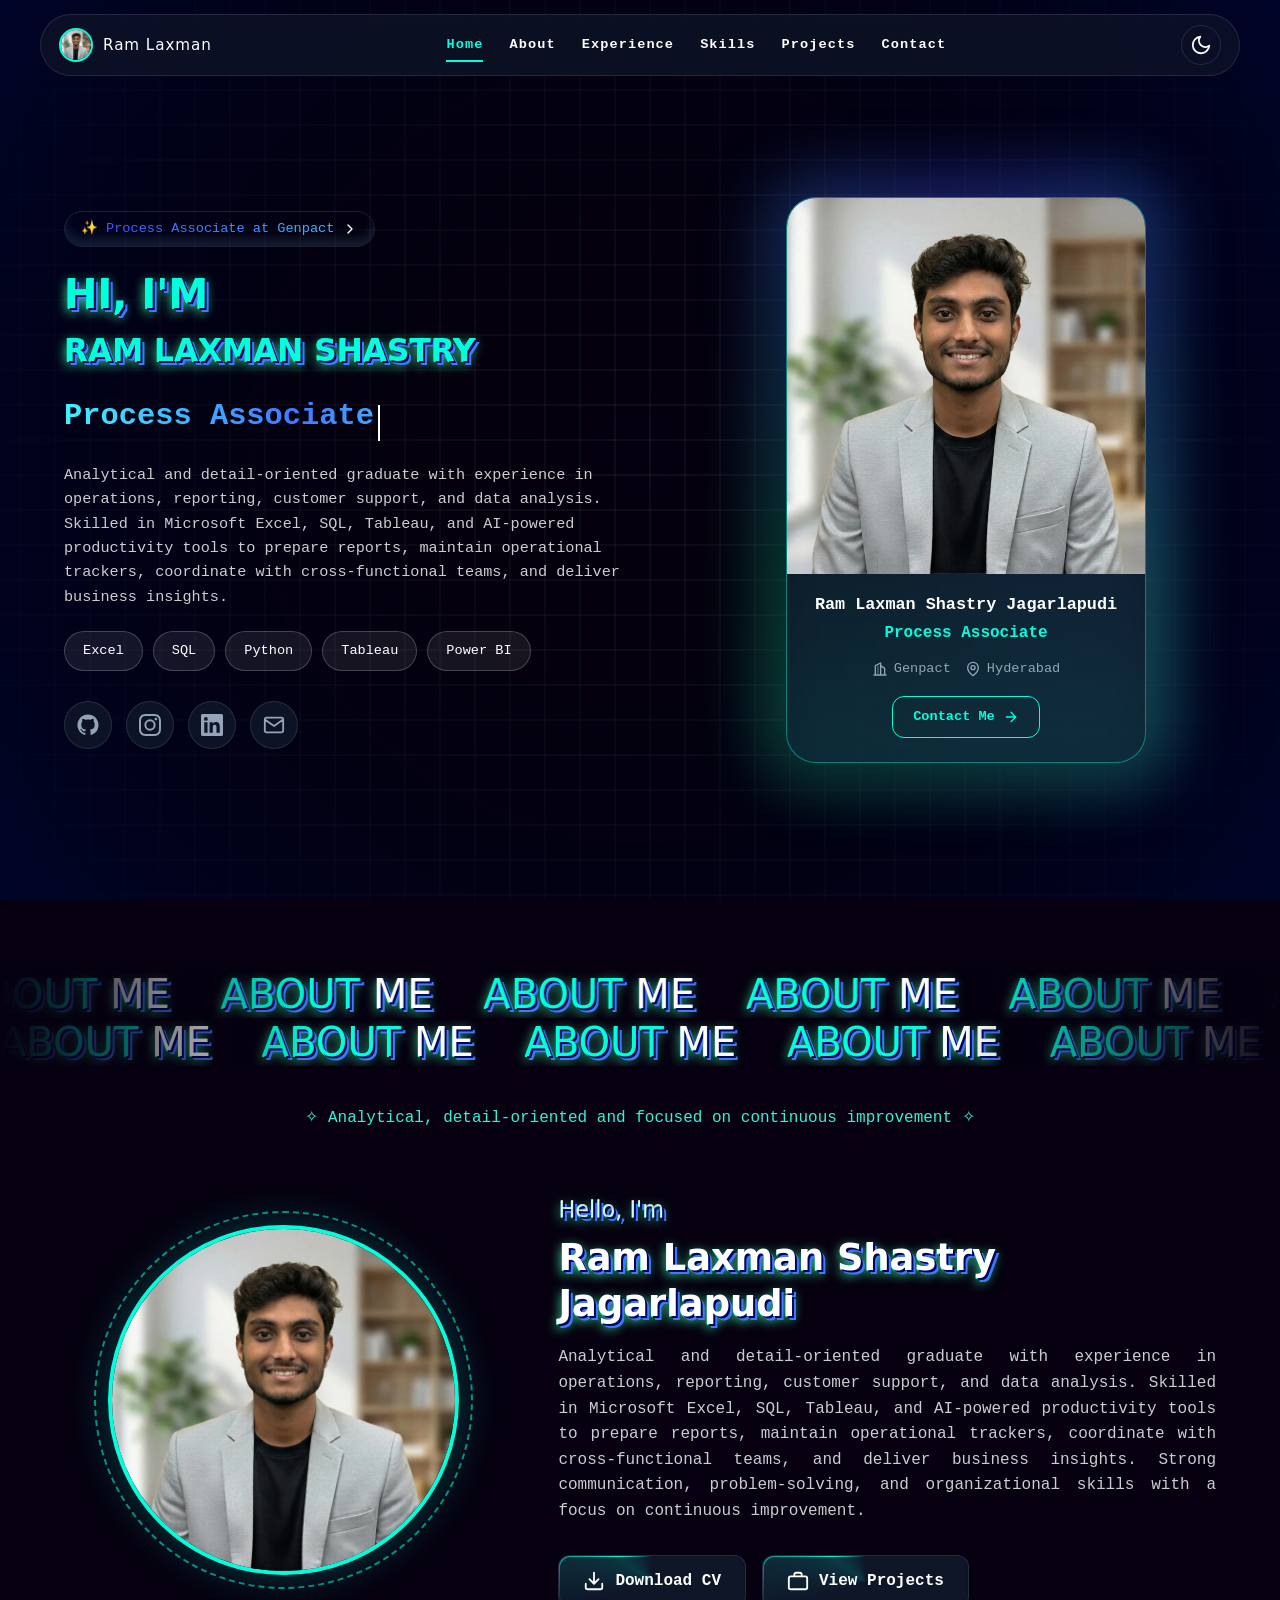
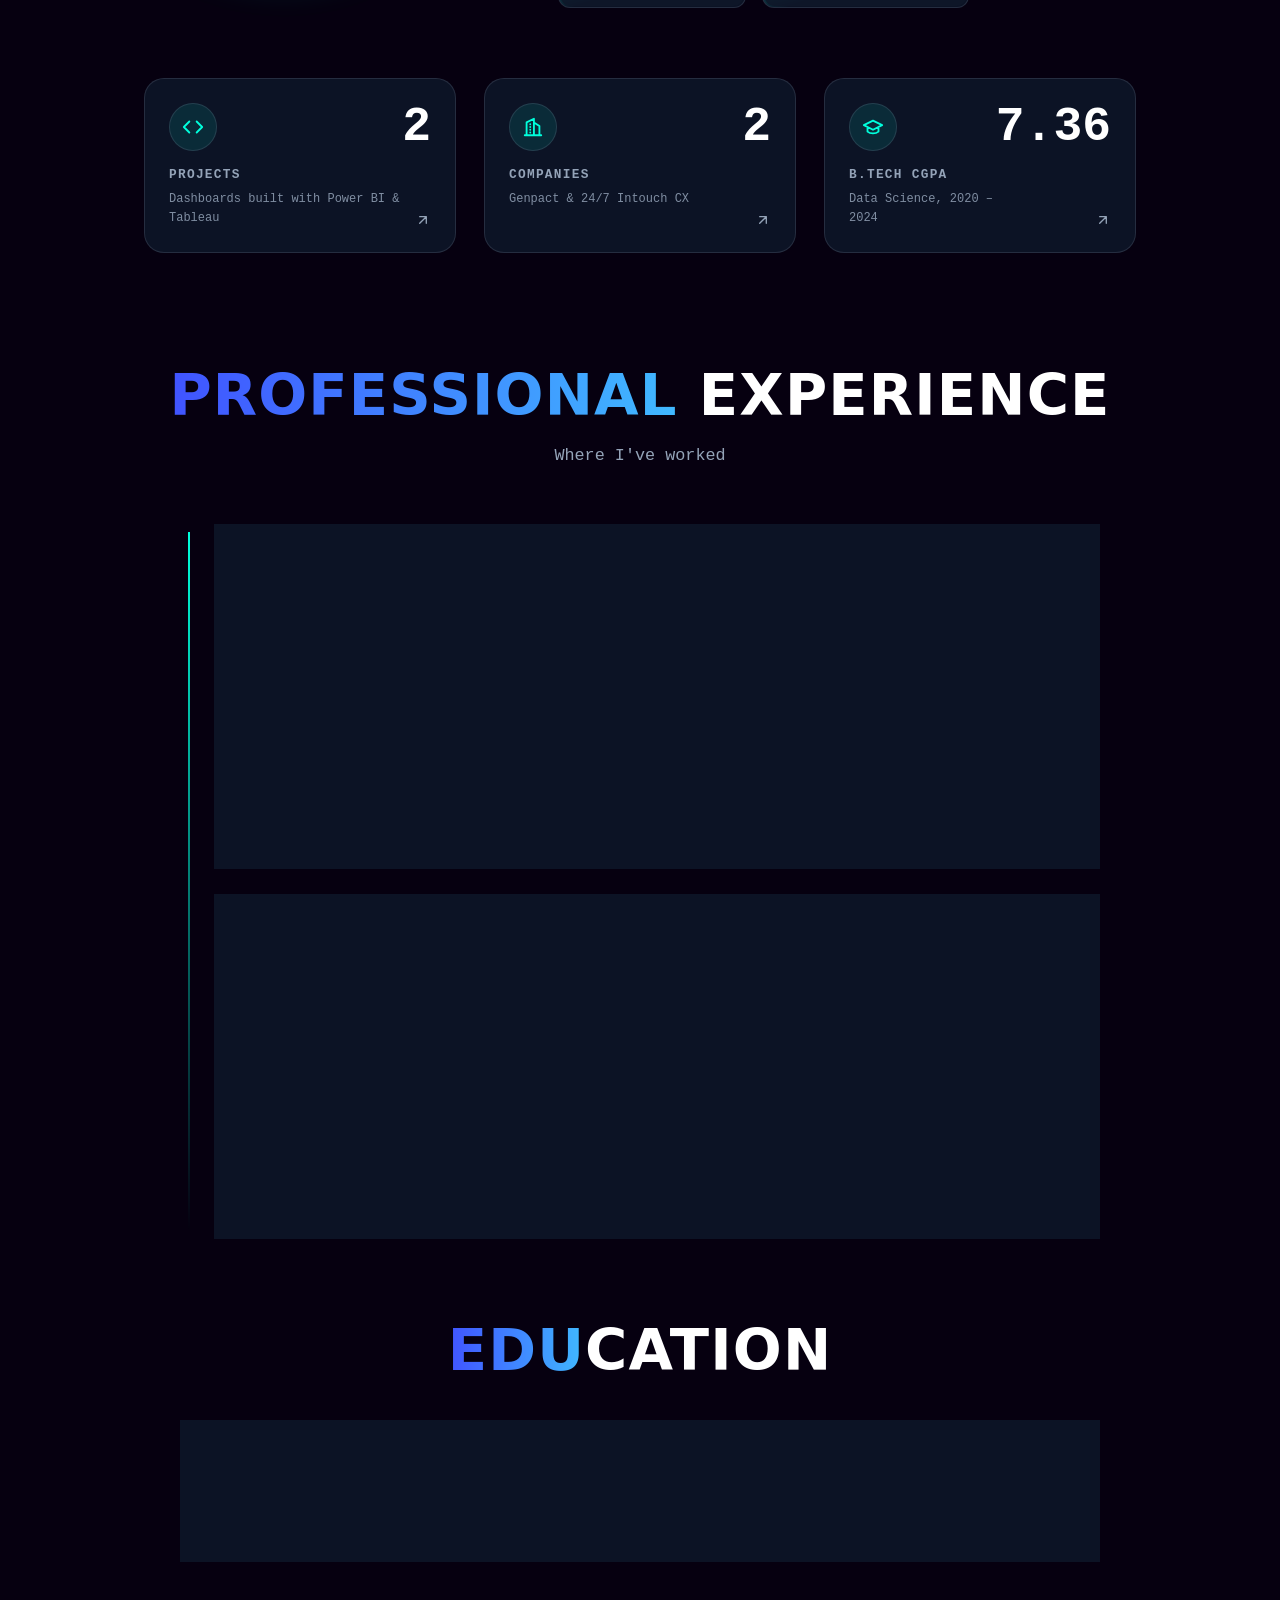
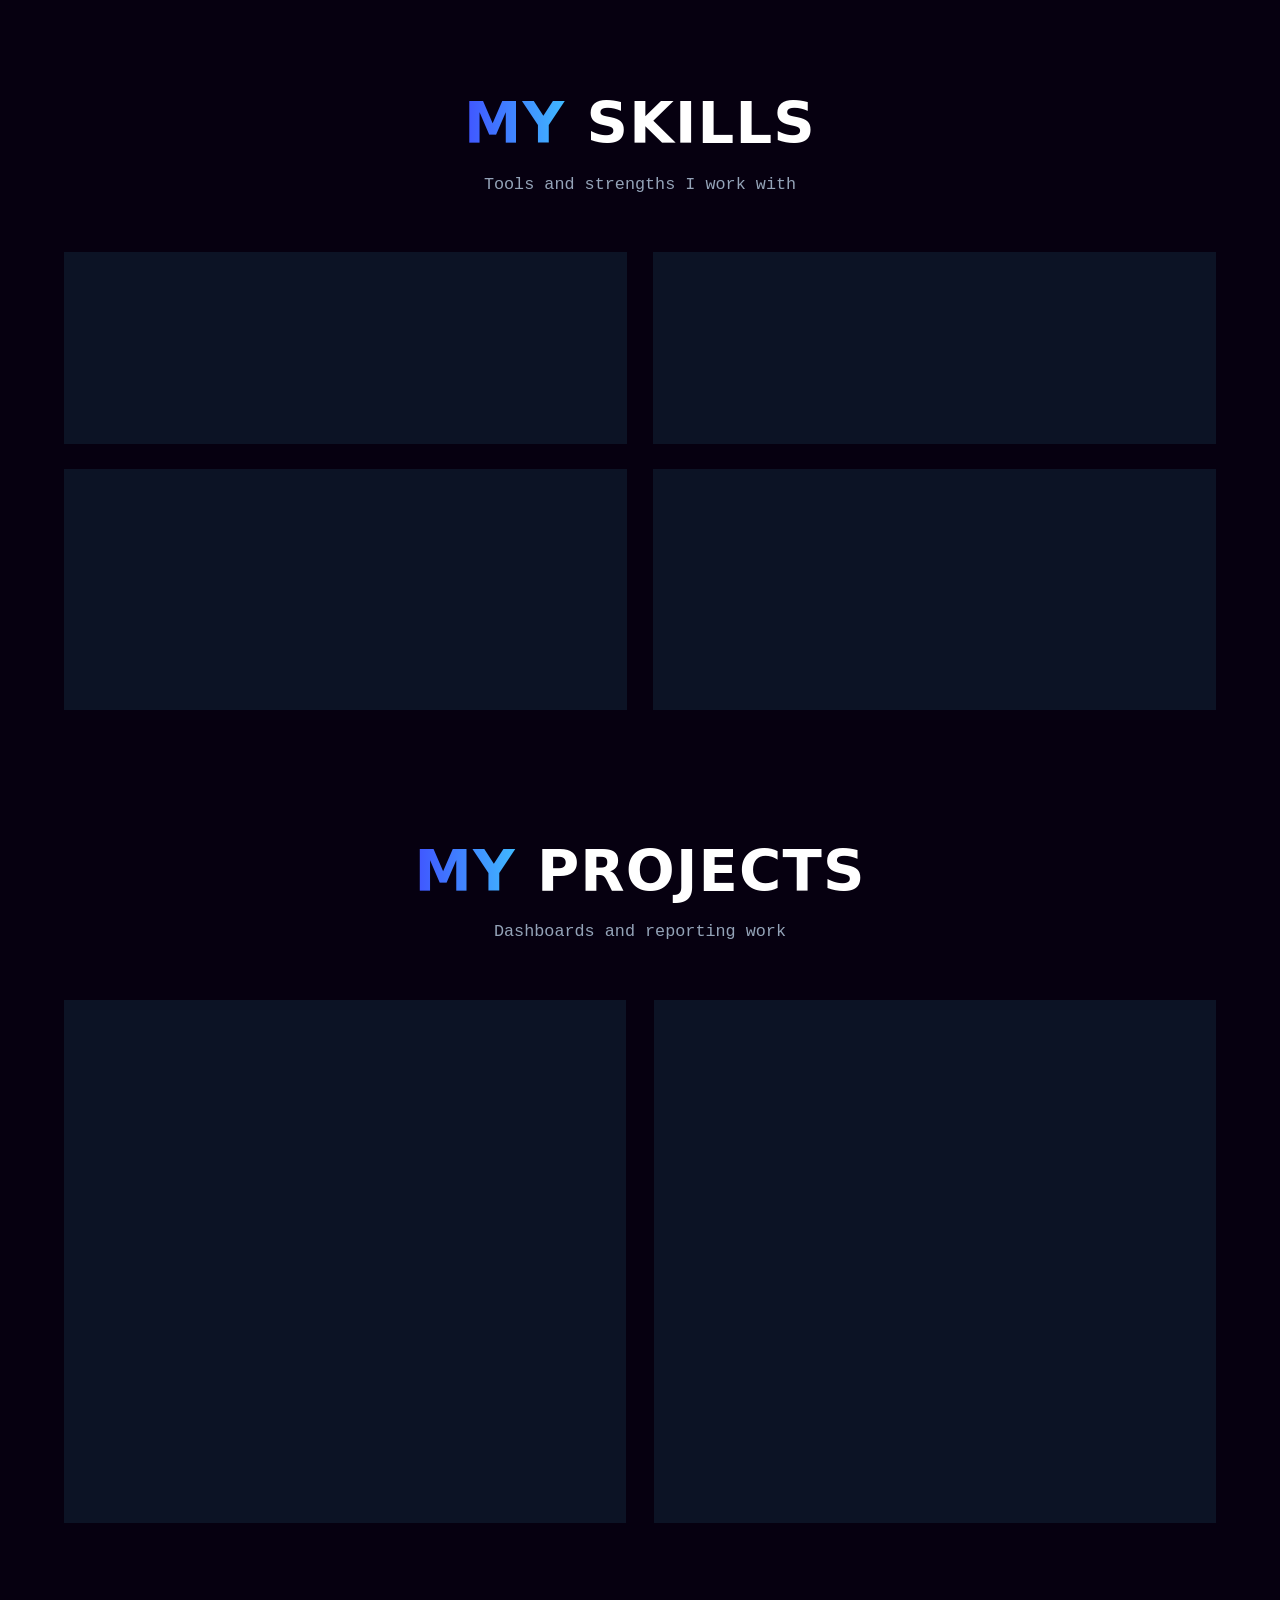
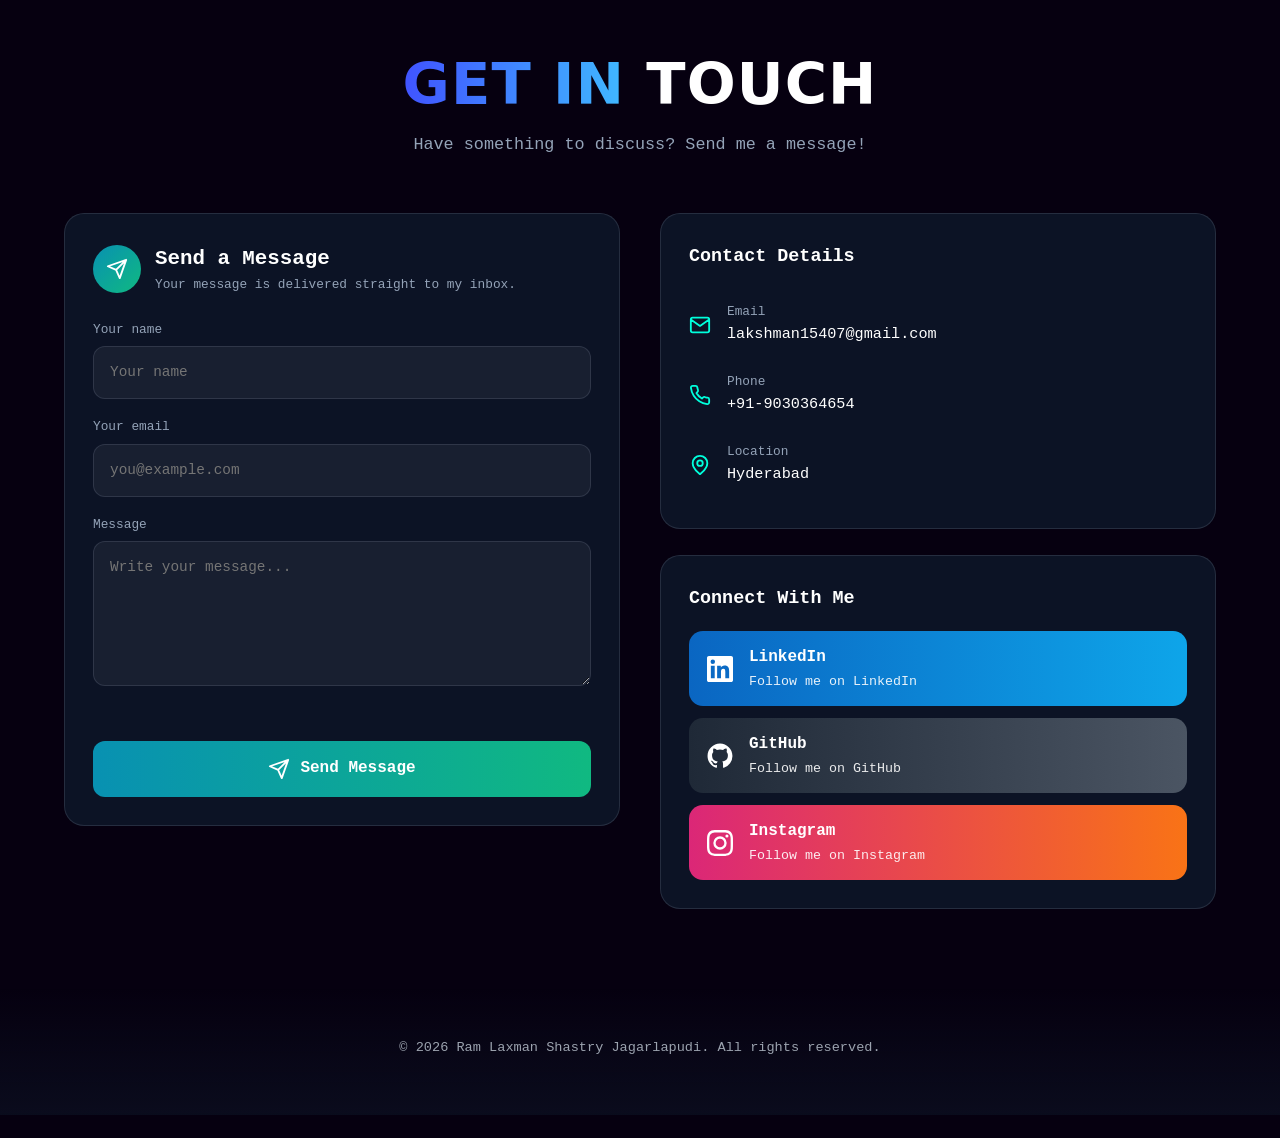
==== index.html @ f352f9e4 "Add files via upload" ====
<!doctype html>
<html lang="en" class="dark">
<head>
  <meta charset="UTF-8" />
  <meta name="viewport" content="width=device-width, initial-scale=1.0" />
  <title>Ram Laxman Shastry Jagarlapudi | Portfolio</title>
  <meta name="description" content="Portfolio of Ram Laxman Shastry Jagarlapudi - Process Associate at Genpact, Hyderabad. Excel, SQL, Python, Tableau, Power BI." />
  <link rel="icon" type="image/png" href="assets/img/favicon.png" />
  <link rel="stylesheet" href="assets/css/style.css" />
</head>
<body>

<!-- SVG icon sprite -->
<svg width="0" height="0" style="position:absolute" aria-hidden="true">
  <symbol id="i-github" viewBox="0 0 24 24"><path fill="currentColor" d="M12 .5C5.65.5.5 5.65.5 12c0 5.08 3.29 9.39 7.86 10.91.58.1.79-.25.79-.56v-2c-3.2.7-3.88-1.54-3.88-1.54-.52-1.33-1.28-1.69-1.28-1.69-1.04-.71.08-.7.08-.7 1.15.08 1.76 1.18 1.76 1.18 1.03 1.76 2.69 1.25 3.35.96.1-.74.4-1.25.73-1.54-2.55-.29-5.24-1.28-5.24-5.69 0-1.26.45-2.28 1.18-3.09-.12-.29-.51-1.46.11-3.05 0 0 .96-.31 3.15 1.18a10.9 10.9 0 0 1 5.74 0c2.19-1.49 3.15-1.18 3.15-1.18.62 1.59.23 2.76.11 3.05.74.81 1.18 1.83 1.18 3.09 0 4.42-2.7 5.39-5.27 5.68.41.36.78 1.06.78 2.14v3.17c0 .31.21.67.8.56A11.51 11.51 0 0 0 23.5 12C23.5 5.65 18.35.5 12 .5z"/></symbol>
  <symbol id="i-instagram" viewBox="0 0 24 24"><path fill="currentColor" d="M12 2.2c3.2 0 3.58.01 4.85.07 3.25.15 4.77 1.69 4.92 4.92.06 1.27.07 1.65.07 4.85s-.01 3.58-.07 4.85c-.15 3.23-1.66 4.77-4.92 4.92-1.27.06-1.64.07-4.85.07s-3.58-.01-4.85-.07c-3.26-.15-4.77-1.7-4.92-4.92C2.17 15.58 2.16 15.2 2.16 12s.01-3.58.07-4.85C2.38 3.9 3.9 2.38 7.15 2.23 8.42 2.17 8.8 2.2 12 2.2zM12 0C8.74 0 8.33.01 7.05.07 2.7.27.27 2.7.07 7.05.01 8.33 0 8.74 0 12s.01 3.67.07 4.95c.2 4.36 2.62 6.78 6.98 6.98C8.33 23.99 8.74 24 12 24s3.67-.01 4.95-.07c4.35-.2 6.78-2.62 6.98-6.98.06-1.28.07-1.69.07-4.95s-.01-3.67-.07-4.95c-.2-4.35-2.62-6.78-6.98-6.98C15.67.01 15.26 0 12 0zm0 5.84a6.16 6.16 0 1 0 0 12.32 6.16 6.16 0 0 0 0-12.32zM12 16a4 4 0 1 1 0-8 4 4 0 0 1 0 8zm6.4-11.85a1.44 1.44 0 1 0 0 2.88 1.44 1.44 0 0 0 0-2.88z"/></symbol>
  <symbol id="i-linkedin" viewBox="0 0 24 24"><path fill="currentColor" d="M20.45 20.45h-3.56v-5.57c0-1.33-.03-3.04-1.85-3.04-1.86 0-2.14 1.45-2.14 2.94v5.67H9.35V9h3.41v1.56h.05c.48-.9 1.64-1.85 3.37-1.85 3.6 0 4.27 2.37 4.27 5.46v6.28zM5.34 7.43a2.06 2.06 0 1 1 0-4.13 2.06 2.06 0 0 1 0 4.13zM7.12 20.45H3.56V9h3.56v11.45zM22.22 0H1.77C.79 0 0 .77 0 1.73v20.54C0 23.23.79 24 1.77 24h20.45c.98 0 1.78-.77 1.78-1.73V1.73C24 .77 23.2 0 22.22 0z"/></symbol>
  <symbol id="i-mail" viewBox="0 0 24 24"><path fill="none" stroke="currentColor" stroke-width="2" stroke-linecap="round" stroke-linejoin="round" d="M4 4h16a2 2 0 0 1 2 2v12a2 2 0 0 1-2 2H4a2 2 0 0 1-2-2V6a2 2 0 0 1 2-2zm18 2-10 7L2 6"/></symbol>
  <symbol id="i-phone" viewBox="0 0 24 24"><path fill="none" stroke="currentColor" stroke-width="2" stroke-linecap="round" stroke-linejoin="round" d="M22 16.9v3a2 2 0 0 1-2.2 2 19.8 19.8 0 0 1-8.6-3.1 19.5 19.5 0 0 1-6-6A19.8 19.8 0 0 1 2.1 4.2 2 2 0 0 1 4.1 2h3a2 2 0 0 1 2 1.7c.1 1 .4 1.9.7 2.8a2 2 0 0 1-.5 2.1L8.1 9.9a16 16 0 0 0 6 6l1.3-1.3a2 2 0 0 1 2.1-.4c.9.3 1.8.6 2.8.7a2 2 0 0 1 1.7 2z"/></symbol>
  <symbol id="i-download" viewBox="0 0 24 24"><path fill="none" stroke="currentColor" stroke-width="2" stroke-linecap="round" stroke-linejoin="round" d="M21 15v4a2 2 0 0 1-2 2H5a2 2 0 0 1-2-2v-4M7 10l5 5 5-5M12 15V3"/></symbol>
  <symbol id="i-briefcase" viewBox="0 0 24 24"><path fill="none" stroke="currentColor" stroke-width="2" stroke-linecap="round" stroke-linejoin="round" d="M4 7h16a2 2 0 0 1 2 2v10a2 2 0 0 1-2 2H4a2 2 0 0 1-2-2V9a2 2 0 0 1 2-2zM16 7V5a2 2 0 0 0-2-2h-4a2 2 0 0 0-2 2v2"/></symbol>
  <symbol id="i-code" viewBox="0 0 24 24"><path fill="none" stroke="currentColor" stroke-width="2" stroke-linecap="round" stroke-linejoin="round" d="m16 18 6-6-6-6M8 6l-6 6 6 6"/></symbol>
  <symbol id="i-cap" viewBox="0 0 24 24"><path fill="none" stroke="currentColor" stroke-width="2" stroke-linecap="round" stroke-linejoin="round" d="M22 10 12 5 2 10l10 5 10-5zM6 12v5c3 2.5 9 2.5 12 0v-5"/></symbol>
  <symbol id="i-building" viewBox="0 0 24 24"><path fill="none" stroke="currentColor" stroke-width="2" stroke-linecap="round" stroke-linejoin="round" d="M3 21h18M5 21V7l8-4v18M19 21V11l-6-4M9 9v.01M9 12v.01M9 15v.01M9 18v.01"/></symbol>
  <symbol id="i-pin" viewBox="0 0 24 24"><path fill="none" stroke="currentColor" stroke-width="2" stroke-linecap="round" stroke-linejoin="round" d="M20 10c0 6-8 12-8 12S4 16 4 10a8 8 0 0 1 16 0zM12 13a3 3 0 1 0 0-6 3 3 0 0 0 0 6z"/></symbol>
  <symbol id="i-arrow" viewBox="0 0 24 24"><path fill="none" stroke="currentColor" stroke-width="2" stroke-linecap="round" stroke-linejoin="round" d="M5 12h14M12 5l7 7-7 7"/></symbol>
  <symbol id="i-chevron" viewBox="0 0 24 24"><path fill="none" stroke="currentColor" stroke-width="2" stroke-linecap="round" stroke-linejoin="round" d="m9 18 6-6-6-6"/></symbol>
  <symbol id="i-send" viewBox="0 0 24 24"><path fill="none" stroke="currentColor" stroke-width="2" stroke-linecap="round" stroke-linejoin="round" d="m22 2-7 20-4-9-9-4 20-7zM22 2 11 13"/></symbol>
  <symbol id="i-sun" viewBox="0 0 24 24"><path fill="none" stroke="currentColor" stroke-width="2" stroke-linecap="round" stroke-linejoin="round" d="M12 17a5 5 0 1 0 0-10 5 5 0 0 0 0 10zM12 1v2M12 21v2M4.2 4.2l1.4 1.4M18.4 18.4l1.4 1.4M1 12h2M21 12h2M4.2 19.8l1.4-1.4M18.4 5.6l1.4-1.4"/></symbol>
  <symbol id="i-moon" viewBox="0 0 24 24"><path fill="none" stroke="currentColor" stroke-width="2" stroke-linecap="round" stroke-linejoin="round" d="M21 12.8A9 9 0 1 1 11.2 3a7 7 0 0 0 9.8 9.8z"/></symbol>
</svg>

<!-- Preloader -->
<div id="preloader" aria-hidden="true">
  <div class="pre-name">RAM LAXMAN SHASTRY</div>
  <div class="pre-bar"><span></span></div>
</div>

<!-- Animated squares background -->
<canvas id="bg-squares" aria-hidden="true"></canvas>

<!-- Header -->
<header id="header">
  <nav class="nav">
    <a href="#home" class="brand" aria-label="Home">
      <img src="assets/img/favicon.png" alt="" />
      <span>Ram Laxman</span>
    </a>
    <ul class="nav-links" id="navLinks">
      <li><a href="#home" class="active">Home</a></li>
      <li><a href="#about">About</a></li>
      <li><a href="#experience">Experience</a></li>
      <li><a href="#skills">Skills</a></li>
      <li><a href="#projects">Projects</a></li>
      <li><a href="#contact">Contact</a></li>
    </ul>
    <div class="nav-actions">
      <button id="themeToggle" class="icon-btn" aria-label="Toggle theme" title="Toggle theme">
        <svg class="ico ico-sun"><use href="#i-sun"/></svg>
        <svg class="ico ico-moon"><use href="#i-moon"/></svg>
      </button>
      <button id="menuToggle" class="icon-btn menu-btn" aria-label="Menu" aria-expanded="false">
        <span></span><span></span><span></span>
      </button>
    </div>
  </nav>
</header>

<main>

  <!-- HOME -->
  <section id="home" class="hero container">
    <div class="hero-text">
      <div class="pill reveal">
        <span>✨</span>
        <span class="grad-text">Process Associate at Genpact</span>
        <svg class="ico sm"><use href="#i-chevron"/></svg>
      </div>

      <h1 class="main-heading reveal">
        HI, I'M
        <span>RAM LAXMAN SHASTRY</span>
      </h1>

      <div class="typing reveal"><span id="typed"></span><i class="caret"></i></div>

      <p class="lead reveal">
        Analytical and detail-oriented graduate with experience in operations, reporting, customer support, and data analysis.
        Skilled in Microsoft Excel, SQL, Tableau, and AI-powered productivity tools to prepare reports, maintain operational
        trackers, coordinate with cross-functional teams, and deliver business insights.
      </p>

      <div class="chips reveal">
        <span class="chip">Excel</span>
        <span class="chip">SQL</span>
        <span class="chip">Python</span>
        <span class="chip">Tableau</span>
        <span class="chip">Power BI</span>
      </div>

      <div class="socials reveal">
        <a class="social" href="https://github.com/Laxman8737" target="_blank" rel="noopener noreferrer" aria-label="GitHub"><svg class="ico"><use href="#i-github"/></svg></a>
        <a class="social" href="https://www.instagram.com/lucky37.01" target="_blank" rel="noopener noreferrer" aria-label="Instagram"><svg class="ico"><use href="#i-instagram"/></svg></a>
        <a class="social" href="https://www.linkedin.com/in/ram-laxman-shastry/" target="_blank" rel="noopener noreferrer" aria-label="LinkedIn"><svg class="ico"><use href="#i-linkedin"/></svg></a>
        <a class="social" href="mailto:lakshman15407@gmail.com" aria-label="Email"><svg class="ico"><use href="#i-mail"/></svg></a>
      </div>
    </div>

    <div class="hero-card-wrap reveal">
      <div class="profile-card" id="profileCard">
        <div class="pc-glow"></div>
        <div class="pc-inner">
          <div class="pc-photo"><img src="assets/img/profile.jpeg" alt="Ram Laxman Shastry Jagarlapudi" /></div>
          <div class="pc-info">
            <h3>Ram Laxman Shastry Jagarlapudi</h3>
            <p>Process Associate</p>
            <div class="pc-meta">
              <span><svg class="ico sm"><use href="#i-building"/></svg> Genpact</span>
              <span><svg class="ico sm"><use href="#i-pin"/></svg> Hyderabad</span>
            </div>
            <a href="#contact" class="pc-btn">Contact Me <svg class="ico sm"><use href="#i-arrow"/></svg></a>
          </div>
        </div>
      </div>
    </div>
  </section>

  <!-- ABOUT -->
  <section id="about" class="about">
    <div class="marquee-wrap reveal" aria-hidden="true">
      <div class="marquee" data-dir="1"><span class="marquee-track"></span></div>
      <div class="marquee" data-dir="-1"><span class="marquee-track"></span></div>
      <div class="fade fade-l"></div><div class="fade fade-r"></div>
    </div>
    <p class="tagline reveal">✧ Analytical, detail-oriented and focused on continuous improvement ✧</p>

    <div class="container about-grid">
      <div class="about-photo reveal">
        <div class="ap-ring"></div>
        <img src="assets/img/profile.jpeg" alt="Ram Laxman Shastry Jagarlapudi" />
      </div>

      <div class="about-text reveal">
        <p class="hello">Hello, I'm</p>
        <h3 class="name">Ram Laxman Shastry Jagarlapudi</h3>
        <p class="body">
          Analytical and detail-oriented graduate with experience in operations, reporting, customer support, and data analysis.
          Skilled in Microsoft Excel, SQL, Tableau, and AI-powered productivity tools to prepare reports, maintain operational
          trackers, coordinate with cross-functional teams, and deliver business insights. Strong communication, problem-solving,
          and organizational skills with a focus on continuous improvement.
        </p>
        <div class="btn-row">
          <a class="btn-border" href="assets/docs/RamLaxmanShastryResume.pdf" download>
            <svg class="ico"><use href="#i-download"/></svg> Download CV
          </a>
          <a class="btn-border" href="#projects">
            <svg class="ico"><use href="#i-briefcase"/></svg> View Projects
          </a>
        </div>
      </div>
    </div>

    <div class="container stats">
      <div class="stat reveal">
        <div class="stat-l">
          <div class="stat-ico"><svg class="ico"><use href="#i-code"/></svg></div>
          <h4>Projects</h4>
          <p>Dashboards built with Power BI &amp; Tableau</p>
        </div>
        <div class="stat-r"><b data-count="2">2</b><svg class="ico sm arrow"><use href="#i-arrow"/></svg></div>
      </div>
      <div class="stat reveal">
        <div class="stat-l">
          <div class="stat-ico"><svg class="ico"><use href="#i-building"/></svg></div>
          <h4>Companies</h4>
          <p>Genpact &amp; 24/7 Intouch CX</p>
        </div>
        <div class="stat-r"><b data-count="2">2</b><svg class="ico sm arrow"><use href="#i-arrow"/></svg></div>
      </div>
      <div class="stat reveal">
        <div class="stat-l">
          <div class="stat-ico"><svg class="ico"><use href="#i-cap"/></svg></div>
          <h4>B.Tech CGPA</h4>
          <p>Data Science, 2020 – 2024</p>
        </div>
        <div class="stat-r"><b>7.36</b><svg class="ico sm arrow"><use href="#i-arrow"/></svg></div>
      </div>
    </div>
  </section>

  <!-- EXPERIENCE + EDUCATION -->
  <section id="experience" class="container section">
    <h2 class="sec-title reveal"><span class="grad-title">PROFESSIONAL</span> <span class="plain">EXPERIENCE</span></h2>
    <p class="sec-sub reveal">Where I've worked</p>

    <div class="timeline">
      <article class="card tl-item reveal">
        <div class="tl-head">
          <div>
            <h3>Process Associate</h3>
            <p class="company">Genpact, Hyderabad</p>
          </div>
          <span class="date">Oct 2025 – Present</span>
        </div>
        <ul>
          <li>Managed high-volume operational tasks while consistently meeting quality, productivity, and turnaround time targets in a fast-paced environment.</li>
          <li>Analyzed operational data using Microsoft Excel (Pivot Tables and VLOOKUP) to prepare reports and support business decisions.</li>
          <li>Collaborated with cross-functional teams to resolve operational issues, improve workflows, and ensure timely completion of assigned tasks.</li>
          <li>Utilized AI tools and internal systems to streamline documentation, summarize findings, and improve reporting efficiency.</li>
        </ul>
      </article>

      <article class="card tl-item reveal">
        <div class="tl-head">
          <div>
            <h3>Associate</h3>
            <p class="company">24/7 Intouch CX, Hyderabad</p>
          </div>
          <span class="date">Jan 2025 – Jul 2025</span>
        </div>
        <ul>
          <li>Delivered customer support while maintaining high service standards and consistently achieving productivity and quality targets.</li>
          <li>Prepared Excel-based reports to monitor KPIs, operational performance, and daily business activities.</li>
          <li>Coordinated with internal teams to resolve customer concerns, document recurring issues, and support continuous process improvements.</li>
          <li>Worked with CRM applications and internal knowledge bases to provide accurate resolutions while ensuring a positive customer experience.</li>
        </ul>
      </article>
    </div>

    <h2 class="sec-title edu-title reveal"><span class="grad-title">EDU</span><span class="plain">CATION</span></h2>
    <article class="card edu reveal">
      <div class="stat-ico"><svg class="ico"><use href="#i-cap"/></svg></div>
      <div class="edu-body">
        <h3>Bachelor of Technology (Data Science)</h3>
        <p class="company">Vaagdevi College of Engineering, Warangal</p>
        <p class="muted">CGPA: 7.36</p>
      </div>
      <span class="date">2020 – 2024</span>
    </article>
  </section>

  <!-- SKILLS -->
  <section id="skills" class="container section">
    <h2 class="sec-title reveal"><span class="grad-title">MY</span> <span class="plain">SKILLS</span></h2>
    <p class="sec-sub reveal">Tools and strengths I work with</p>

    <div class="skill-grid">
      <div class="card skill-card reveal">
        <h3>Microsoft Office</h3>
        <div class="chips">
          <span class="chip">Excel (Pivot Tables, XLOOKUP, VLOOKUP, Charts)</span>
          <span class="chip">PowerPoint</span>
          <span class="chip">Word</span>
          <span class="chip">Outlook</span>
        </div>
      </div>
      <div class="card skill-card reveal">
        <h3>Data &amp; Analytics</h3>
        <div class="chips">
          <span class="chip">SQL</span>
          <span class="chip">Python</span>
          <span class="chip">Tableau</span>
          <span class="chip">Data Analysis</span>
          <span class="chip">Dashboard Reporting</span>
          <span class="chip">KPI Tracking</span>
        </div>
      </div>
      <div class="card skill-card reveal">
        <h3>Project &amp; Business</h3>
        <div class="chips">
          <span class="chip">Project Coordination</span>
          <span class="chip">Project Tracking</span>
          <span class="chip">Stakeholder Management</span>
          <span class="chip">Cross-functional Collaboration</span>
          <span class="chip">Documentation</span>
        </div>
      </div>
      <div class="card skill-card reveal">
        <h3>Tools &amp; AI</h3>
        <div class="chips">
          <span class="chip">Git</span>
          <span class="chip">VS Code</span>
          <span class="chip">ChatGPT</span>
          <span class="chip">Microsoft Copilot</span>
          <span class="chip">Google Gemini</span>
        </div>
      </div>
    </div>
  </section>

  <!-- PROJECTS -->
  <section id="projects" class="container section">
    <h2 class="sec-title reveal"><span class="grad-title">MY</span> <span class="plain">PROJECTS</span></h2>
    <p class="sec-sub reveal">Dashboards and reporting work</p>

    <div class="project-grid">
      <article class="card project reveal">
        <div class="proj-top">
          <div class="stat-ico"><svg class="ico"><use href="#i-code"/></svg></div>
          <h3>Project Portfolio Management Dashboard</h3>
        </div>
        <div class="chips tight">
          <span class="chip sm">Microsoft Excel</span>
          <span class="chip sm">Power BI</span>
          <span class="chip sm">SQL</span>
        </div>
        <ul>
          <li>Developed a centralized dashboard to monitor project milestones, timelines, task progress, and overall project health, providing a clear view of multiple projects in one place.</li>
          <li>Cleaned, validated, and integrated project data using SQL and Microsoft Excel to improve reporting accuracy and maintain consistency across project updates.</li>
          <li>Built interactive Power BI dashboards to track key performance indicators, resource utilization, project risks, and pending action items, enabling better project visibility.</li>
          <li>Automated weekly project reporting using Excel and Power BI, allowing project managers and stakeholders to review progress efficiently and make informed decisions.</li>
        </ul>
      </article>

      <article class="card project reveal">
        <div class="proj-top">
          <div class="stat-ico"><svg class="ico"><use href="#i-code"/></svg></div>
          <h3>Business Performance Analytics Dashboard</h3>
        </div>
        <div class="chips tight">
          <span class="chip sm">Tableau</span>
          <span class="chip sm">SQL</span>
          <span class="chip sm">Microsoft Excel</span>
        </div>
        <ul>
          <li>Designed an interactive business dashboard to analyze operational performance, monitor KPIs, and identify trends that supported business planning and decision-making.</li>
          <li>Collected, cleaned, and transformed data from multiple sources using SQL and Microsoft Excel before creating visual reports and dashboards.</li>
          <li>Performed trend analysis on business data to identify performance gaps, improve reporting accuracy, and provide actionable insights for stakeholders.</li>
          <li>Developed easy-to-understand dashboards and summary reports that simplified complex datasets and helped management monitor overall business performance.</li>
        </ul>
      </article>
    </div>
  </section>

  <!-- CONTACT -->
  <section id="contact" class="container section contact">
    <h2 class="sec-title reveal"><span class="grad-title">GET IN</span> <span class="plain">TOUCH</span></h2>
    <p class="sec-sub reveal">Have something to discuss? Send me a message!</p>

    <div class="contact-grid">
      <div class="card form-card reveal">
        <div class="fc-head">
          <div class="stat-ico solid"><svg class="ico"><use href="#i-send"/></svg></div>
          <div>
            <h3>Send a Message</h3>
            <p class="muted">Your message is delivered straight to my inbox.</p>
          </div>
        </div>

        <form id="contactForm" novalidate>
          <label class="field"><span>Your name</span><input type="text" id="cName" name="name" placeholder="Your name" autocomplete="name" required /></label>
          <label class="field"><span>Your email</span><input type="email" id="cEmail" name="email" placeholder="you@example.com" autocomplete="email" required /></label>
          <label class="field"><span>Message</span><textarea id="cMsg" name="message" rows="5" placeholder="Write your message..." required></textarea></label>
          <!-- spam trap: real visitors never see or fill this -->
          <input type="text" name="_honey" tabindex="-1" autocomplete="off" class="hp" aria-hidden="true" />
          <p class="form-note" id="formNote" role="status" aria-live="polite"></p>
          <button type="submit" id="sendBtn" class="btn-solid">
            <svg class="ico"><use href="#i-send"/></svg><span class="btn-label">Send Message</span>
          </button>
        </form>

        <div class="sent-panel" id="sentPanel" hidden>
          <div class="sent-check">
            <svg viewBox="0 0 52 52"><circle cx="26" cy="26" r="24" fill="none" stroke="currentColor" stroke-width="3"/><path fill="none" stroke="currentColor" stroke-width="4" stroke-linecap="round" stroke-linejoin="round" d="M15 27l8 8 15-17"/></svg>
          </div>
          <h3>Message Sent!</h3>
          <p>Thank you, <b id="sentName"></b>. Your message has been delivered and I'll get back to you soon.</p>
          <button type="button" id="sendAnother" class="btn-ghost">Send another message</button>
        </div>
      </div>

      <div class="contact-side">
        <div class="card reveal">
          <h3 class="side-title">Contact Details</h3>
          <a class="link-row" href="mailto:lakshman15407@gmail.com">
            <svg class="ico"><use href="#i-mail"/></svg>
            <div><b>Email</b><span>lakshman15407@gmail.com</span></div>
          </a>
          <a class="link-row" href="tel:+919030364654">
            <svg class="ico"><use href="#i-phone"/></svg>
            <div><b>Phone</b><span>+91-9030364654</span></div>
          </a>
          <div class="link-row">
            <svg class="ico"><use href="#i-pin"/></svg>
            <div><b>Location</b><span>Hyderabad</span></div>
          </div>
        </div>

        <div class="card reveal">
          <h3 class="side-title">Connect With Me</h3>
          <a class="conn li" href="https://www.linkedin.com/in/ram-laxman-shastry/" target="_blank" rel="noopener noreferrer">
            <svg class="ico"><use href="#i-linkedin"/></svg><span><b>LinkedIn</b><small>Follow me on LinkedIn</small></span>
          </a>
          <a class="conn gh" href="https://github.com/Laxman8737" target="_blank" rel="noopener noreferrer">
            <svg class="ico"><use href="#i-github"/></svg><span><b>GitHub</b><small>Follow me on GitHub</small></span>
          </a>
          <a class="conn ig" href="https://www.instagram.com/lucky37.01" target="_blank" rel="noopener noreferrer">
            <svg class="ico"><use href="#i-instagram"/></svg><span><b>Instagram</b><small>Follow me on Instagram</small></span>
          </a>
        </div>
      </div>
    </div>
  </section>
</main>

<footer class="footer">
  <div>© <span id="year"></span> Ram Laxman Shastry Jagarlapudi. All rights reserved.</div>
</footer>

<script src="assets/js/main.js"></script>
</body>
</html>
---- assets/css/style.css ----
/* ============ Fonts ============ */
@font-face {
  font-family: 'Moderniz';
  src: url('../fonts/Moderniz.otf') format('opentype');
  font-display: swap;
}

/* ============ Theme tokens ============ */
:root {
  --bg: #f8fafc;
  --text: #0f172a;
  --text-2: #475569;
  --muted: #64748b;
  --card: #ffffff;
  --card-border: #e2e8f0;
  --accent: #0891b2;
  --accent-2: #06b6d4;
  --chip-bg: #ffffff;
  --chip-border: #cbd5e1;
  --shadow: 0 10px 30px rgba(15, 23, 42, .08);
  --heading-shadow: none;
  --heading-color: #0f172a;
  --font-display: 'Moderniz', 'Poppins', system-ui, sans-serif;
  --font-body: 'Cascadia Code', 'Cascadia Mono', ui-monospace, SFMono-Regular, Menlo, Consolas, monospace;
}
html.dark {
  --bg: #060010;
  --text: #ffffff;
  --text-2: rgba(255, 255, 255, .8);
  --muted: #94a3b8;
  --card: rgba(15, 23, 42, .85);
  --card-border: rgba(148, 163, 184, .18);
  --accent: #00ffdc;
  --accent-2: #40f2ff;
  --chip-bg: rgba(255, 255, 255, .08);
  --chip-border: rgba(255, 255, 255, .2);
  --shadow: none;
  --heading-shadow: 2px 2px 0 #000754, 4px 4px 0 #4079ff, 0 4px 12px #40ffaa, 0 1px 0 #00ffdc;
  --heading-color: #00ffdc;
}

/* ============ Base ============ */
*, *::before, *::after { box-sizing: border-box; }
html { scroll-behavior: smooth; scroll-padding-top: 90px; }
body {
  margin: 0;
  background: var(--bg);
  color: var(--text);
  font-family: var(--font-body);
  line-height: 1.6;
  overflow-x: hidden;
  transition: background .4s, color .4s;
}
img { max-width: 100%; display: block; }
a { color: inherit; text-decoration: none; }
ul { margin: 0; padding: 0; list-style: none; }
h1, h2, h3, h4, p { margin: 0; }
.container { width: 100%; max-width: 1200px; margin: 0 auto; padding: 0 24px; position: relative; z-index: 1; }
main, .footer { position: relative; z-index: 1; }
.ico { width: 22px; height: 22px; flex-shrink: 0; }
.ico.sm { width: 16px; height: 16px; }
.muted { color: var(--muted); }

#bg-squares { position: fixed; inset: 0; width: 100%; height: 100%; z-index: 0; display: block; }

/* ============ Preloader ============ */
#preloader {
  position: fixed; inset: 0; z-index: 999;
  display: flex; flex-direction: column; align-items: center; justify-content: center; gap: 22px;
  background: linear-gradient(120deg, #060010 0%, #0a1a2f 40%, #1b2b4b 100%);
  background-size: 200% 200%;
  animation: gradientMove 8s ease-in-out infinite;
  transition: opacity .6s, visibility .6s;
}
#preloader.hide { opacity: 0; visibility: hidden; }
.pre-name { font-family: var(--font-display); color: #00ffdc; font-size: clamp(1rem, 4vw, 1.8rem); letter-spacing: .1em; text-shadow: 2px 2px 0 #000754, 4px 4px 0 #4079ff; }
.pre-bar { width: min(260px, 60vw); height: 4px; border-radius: 4px; background: rgba(255,255,255,.12); overflow: hidden; }
.pre-bar span { display: block; height: 100%; width: 0; background: linear-gradient(90deg, #4053ff, #40ecff); animation: load 1.3s ease forwards; }
@keyframes load { to { width: 100%; } }
@keyframes gradientMove { 0%,100% { background-position: 0% 50%; } 50% { background-position: 100% 50%; } }

/* ============ Header ============ */
#header { position: fixed; top: 0; left: 0; right: 0; z-index: 50; padding: 14px 20px; pointer-events: none; }
.nav {
  pointer-events: auto;
  max-width: 1200px; margin: 0 auto;
  display: flex; align-items: center; justify-content: space-between; gap: 16px;
  padding: 10px 18px; border-radius: 999px;
  background: color-mix(in srgb, var(--card) 80%, transparent);
  backdrop-filter: blur(14px); -webkit-backdrop-filter: blur(14px);
  border: 1px solid var(--card-border);
  transition: box-shadow .3s, background .3s;
}
#header.scrolled .nav { box-shadow: 0 8px 30px rgba(0, 255, 220, .08), var(--shadow); }
.brand { display: flex; align-items: center; gap: 10px; font-family: var(--font-display); font-size: .95rem; letter-spacing: .06em; }
.brand img { width: 34px; height: 34px; border-radius: 50%; object-fit: cover; border: 2px solid var(--accent); }
.nav-links { display: flex; gap: 26px; }
.nav-links a { position: relative; display: block; padding: 6px 0; font-weight: 700; font-size: .85rem; letter-spacing: .08em; transition: transform .3s, color .3s; }
.nav-links a::after { content: ''; position: absolute; left: 0; bottom: 0; height: 2px; width: 0; background: var(--accent); transition: width .4s; }
.nav-links a:hover { transform: scale(1.08); }
.nav-links a:hover::after, .nav-links a.active::after { width: 100%; }
.nav-links a.active { color: var(--accent); }
.nav-actions { display: flex; align-items: center; gap: 8px; }
.icon-btn {
  width: 40px; height: 40px; border-radius: 50%; display: grid; place-items: center; cursor: pointer;
  background: transparent; color: var(--text); border: 1px solid var(--card-border); transition: .3s;
}
.icon-btn:hover { border-color: var(--accent); color: var(--accent); box-shadow: 0 0 16px rgba(0, 255, 220, .25); }
.ico-sun { display: none; } .ico-moon { display: block; }
html:not(.dark) .ico-sun { display: block; } html:not(.dark) .ico-moon { display: none; }
.menu-btn { display: none; flex-direction: column; gap: 4px; padding: 0; }
.menu-btn span { display: block; width: 18px; height: 2px; background: currentColor; border-radius: 2px; transition: .3s; }
.menu-btn[aria-expanded="true"] span:nth-child(1) { transform: translateY(6px) rotate(45deg); }
.menu-btn[aria-expanded="true"] span:nth-child(2) { opacity: 0; }
.menu-btn[aria-expanded="true"] span:nth-child(3) { transform: translateY(-6px) rotate(-45deg); }

/* ============ Reveal ============ */
.reveal { opacity: 0; transform: translateY(28px); transition: opacity .7s ease, transform .7s ease; }
.reveal.in { opacity: 1; transform: none; }

/* ============ Shared bits ============ */
.grad-text, .grad-title {
  background-image: linear-gradient(90deg, #4053ff, #40ecff, #4053ff);
  background-size: 300% 100%;
  -webkit-background-clip: text; background-clip: text; color: transparent;
  animation: gradient 6s linear infinite;
}
@keyframes gradient { 0%,100% { background-position: 0% 50%; } 50% { background-position: 100% 50%; } }
.pill {
  position: relative; display: inline-flex; align-items: center; gap: 8px; padding: 6px 16px; border-radius: 999px;
  font-size: .85rem; font-weight: 500; border: 1px solid var(--card-border);
  box-shadow: inset 0 -8px 10px #8fdfff1f;
}
.chips { display: flex; flex-wrap: wrap; gap: 10px; }
.chip {
  padding: 8px 18px; font-size: .85rem; border-radius: 999px; background: var(--chip-bg);
  border: 1px solid var(--chip-border); transition: .3s; cursor: default;
}
.chip:hover { border-color: var(--accent); transform: translateY(-2px); box-shadow: 0 0 14px rgba(0, 255, 220, .2); }
.chip.sm { padding: 4px 12px; font-size: .75rem; }
.card {
  background: var(--card); border: 1px solid var(--card-border); border-radius: 20px; padding: 28px;
  box-shadow: var(--shadow); backdrop-filter: blur(10px); -webkit-backdrop-filter: blur(10px);
  transition: border-color .3s, box-shadow .3s, transform .3s;
}
.card:hover { border-color: color-mix(in srgb, var(--accent) 55%, transparent); box-shadow: 0 0 26px rgba(0, 255, 220, .12), var(--shadow); }
.stat-ico {
  width: 48px; height: 48px; display: grid; place-items: center; border-radius: 50%;
  background: color-mix(in srgb, var(--accent) 10%, transparent); border: 1px solid var(--card-border); color: var(--accent); flex-shrink: 0;
}
.stat-ico.solid { background: linear-gradient(135deg, #0891b2, #10b981); color: #fff; border: 0; }

.section { padding: 90px 24px 40px; }
.sec-title {
  font-family: var(--font-display); text-align: center; font-size: clamp(1.9rem, 5.5vw, 3.6rem); letter-spacing: .02em; line-height: 1.15;
}
.sec-title .plain { color: var(--text); }
html:not(.dark) .grad-title { background-image: none; color: var(--accent); -webkit-text-fill-color: var(--accent); animation: none; }
.sec-sub { text-align: center; color: var(--muted); font-size: 1.05rem; margin: 14px 0 54px; }

/* ============ Hero ============ */
.hero { min-height: 100vh; display: grid; grid-template-columns: 1.1fr .9fr; align-items: center; gap: 40px; padding-top: 120px; padding-bottom: 60px; }
.hero-text { display: flex; flex-direction: column; align-items: flex-start; gap: 22px; }
.main-heading {
  font-family: var(--font-display); font-size: clamp(1.5rem, 3.4vw, 2.5rem); line-height: 1.25;
  color: var(--heading-color); text-shadow: var(--heading-shadow); user-select: none;
}
.main-heading span { display: block; margin-top: .4em; font-size: .78em; word-break: break-word; }
.typing { font-size: clamp(1.15rem, 2.4vw, 1.9rem); font-weight: 600; min-height: 1.6em; }
#typed {
  background-image: linear-gradient(90deg, #40f2ff, #4079ff, #40fffc, #4079ff, #40f9ff);
  background-size: 300% 100%; -webkit-background-clip: text; background-clip: text; color: transparent; animation: gradient 3s linear infinite;
}
html:not(.dark) #typed { background-image: none; color: var(--accent); }
.caret { display: inline-block; width: 2px; height: 1.2em; margin-left: 4px; vertical-align: bottom; background: var(--text); animation: blink 1s step-end infinite; }
@keyframes blink { 50% { opacity: 0; } }
.lead { color: var(--text-2); max-width: 600px; font-size: .95rem; }
.socials { display: flex; gap: 14px; margin-top: 8px; }
.social {
  width: 48px; height: 48px; display: grid; place-items: center; border-radius: 50%;
  border: 1px solid var(--card-border); background: var(--card); color: var(--muted); transition: .3s;
}
.social:hover { color: var(--accent); border-color: var(--accent); box-shadow: 0 0 24px 2px rgba(0, 255, 220, .55); transform: translateY(-3px); }

/* Profile card */
.hero-card-wrap { display: flex; justify-content: center; perspective: 1000px; }
.profile-card { position: relative; width: min(360px, 100%); transform-style: preserve-3d; transition: transform .15s ease-out; will-change: transform; }
.pc-glow { position: absolute; inset: -18px; border-radius: 40px; background: conic-gradient(from 0deg, #4053ff, #40ecff, #10b981, #4053ff); filter: blur(34px); opacity: .45; animation: spin 10s linear infinite; }
html:not(.dark) .pc-glow { opacity: .3; }
@keyframes spin { to { transform: rotate(360deg); } }
.pc-inner {
  position: relative; border-radius: 30px; overflow: hidden;
  background: var(--card); border: 1px solid color-mix(in srgb, var(--accent) 45%, transparent);
  box-shadow: 0 20px 60px rgba(0, 0, 0, .35);
}
html:not(.dark) .pc-inner { background: #fff; }
.pc-photo { aspect-ratio: 1 / 1.05; overflow: hidden; }
.pc-photo img { width: 100%; height: 100%; object-fit: cover; object-position: center top; }
.pc-info { padding: 20px 22px 24px; text-align: center; background: linear-gradient(180deg, transparent, color-mix(in srgb, var(--accent) 6%, transparent)); }
.pc-info h3 { font-size: 1.05rem; line-height: 1.35; }
.pc-info p { color: var(--accent); font-weight: 600; margin-top: 4px; }
.pc-meta { display: flex; justify-content: center; flex-wrap: wrap; gap: 14px; margin: 12px 0 16px; color: var(--muted); font-size: .85rem; }
.pc-meta span { display: inline-flex; align-items: center; gap: 6px; }
.pc-btn { display: inline-flex; align-items: center; gap: 8px; padding: 9px 20px; border-radius: 12px; font-size: .85rem; font-weight: 600; border: 1px solid var(--accent); color: var(--accent); transition: .3s; }
.pc-btn:hover { background: var(--accent); color: #060010; }

/* ============ About ============ */
.about { padding: 70px 0 20px; position: relative; z-index: 1; }
.marquee-wrap { position: relative; overflow: hidden; margin-bottom: 40px; }
.marquee { overflow: hidden; white-space: nowrap; }
.marquee-track { display: inline-block; font-family: var(--font-display); font-size: 2.5rem; line-height: 1.2; color: var(--heading-color); text-shadow: var(--heading-shadow); will-change: transform; }
html:not(.dark) .marquee-track { opacity: .3; color: var(--accent); }
.marquee-track em { font-style: normal; color: #fff; }
html:not(.dark) .marquee-track em { color: var(--accent); }
.fade { position: absolute; top: 0; bottom: 0; width: 25%; pointer-events: none; }
.fade-l { left: 0; background: linear-gradient(90deg, var(--bg), transparent); }
.fade-r { right: 0; background: linear-gradient(270deg, var(--bg), transparent); }
.tagline { text-align: center; color: color-mix(in srgb, var(--accent) 75%, var(--text-2)); margin-bottom: 60px; padding: 0 20px; }
.about-grid { display: grid; grid-template-columns: .8fr 1.2fr; gap: 56px; align-items: center; }
.about-photo { position: relative; justify-self: center; width: min(360px, 80%); }
.about-photo img { position: relative; width: 100%; aspect-ratio: 1; object-fit: cover; object-position: center top; border-radius: 50%; border: 4px solid var(--accent); box-shadow: 0 0 40px rgba(0, 255, 220, .25); }
.ap-ring { position: absolute; inset: -14px; border-radius: 50%; border: 2px dashed color-mix(in srgb, var(--accent) 55%, transparent); animation: spin 28s linear infinite; }
.hello { font-family: var(--font-display); font-size: 1.4rem; color: var(--text-2); text-shadow: var(--heading-shadow); }
.name { font-family: var(--font-display); font-size: clamp(1.4rem, 3.2vw, 2.3rem); margin: 8px 0 18px; line-height: 1.25; text-shadow: var(--heading-shadow); }
.body { color: var(--text-2); text-align: justify; }
.btn-row { display: flex; flex-wrap: wrap; gap: 16px; margin-top: 30px; }
.btn-border {
  position: relative; display: inline-flex; align-items: center; gap: 10px; padding: 13px 24px; border-radius: 12px; font-weight: 600; overflow: hidden;
  background: var(--card); border: 1px solid var(--card-border); transition: .3s; isolation: isolate;
}
.btn-border::before {
  content: ''; position: absolute; inset: -2px; z-index: -2;
  background: conic-gradient(from var(--ang, 0deg), transparent 0 70%, #00ffdc 85%, transparent 100%); animation: border-spin 3s linear infinite;
}
.btn-border::after { content: ''; position: absolute; inset: 1px; z-index: -1; border-radius: 11px; background: var(--card); }
html:not(.dark) .btn-border::after { background: #fff; }
@property --ang { syntax: '<angle>'; initial-value: 0deg; inherits: false; }
@keyframes border-spin { to { --ang: 360deg; } }
.btn-border:hover { box-shadow: 0 0 24px 6px rgba(64, 255, 170, .35); transform: translateY(-2px); }

.stats { display: grid; grid-template-columns: repeat(3, 1fr); gap: 28px; margin-top: 70px; max-width: 1040px; }
.stat { display: flex; justify-content: space-between; align-items: flex-start; padding: 24px; border-radius: 20px; background: var(--card); border: 1px solid var(--card-border); box-shadow: var(--shadow); transition: .3s; cursor: default; }
.stat:hover { border-color: color-mix(in srgb, var(--accent) 55%, transparent); box-shadow: 0 0 24px rgba(0, 255, 220, .3); }
.stat-l .stat-ico { margin-bottom: 14px; }
.stat-l h4 { font-size: .8rem; font-weight: 600; text-transform: uppercase; letter-spacing: .1em; color: var(--muted); }
.stat-l p { font-size: .75rem; color: var(--muted); margin-top: 4px; opacity: .85; }
.stat-r { display: flex; flex-direction: column; align-items: flex-end; justify-content: space-between; align-self: stretch; }
.stat-r b { font-size: 3rem; line-height: 1; transition: color .3s; }
.stat:hover .stat-r b { color: var(--accent); }
.stat-r .arrow { transform: rotate(-45deg); color: var(--muted); }

/* ============ Experience ============ */
.timeline { position: relative; display: grid; gap: 26px; max-width: 920px; margin: 0 auto; padding-left: 34px; }
.timeline::before { content: ''; position: absolute; left: 8px; top: 8px; bottom: 8px; width: 2px; background: linear-gradient(180deg, var(--accent), transparent); }
.tl-item { position: relative; }
.tl-item::before { content: ''; position: absolute; left: -34px; top: 34px; width: 18px; height: 18px; border-radius: 50%; background: var(--bg); border: 3px solid var(--accent); box-shadow: 0 0 12px var(--accent); }
.tl-head { display: flex; justify-content: space-between; align-items: flex-start; flex-wrap: wrap; gap: 8px 20px; margin-bottom: 14px; }
.tl-head h3, .edu-body h3 { font-size: 1.25rem; }
.company { color: var(--accent); font-weight: 600; }
.date { font-size: .8rem; padding: 4px 14px; border-radius: 999px; border: 1px solid var(--card-border); color: var(--muted); white-space: nowrap; }
.card ul li, .project ul li { position: relative; padding-left: 20px; margin-top: 10px; color: var(--text-2); font-size: .9rem; }
.card ul li::before { content: '▹'; position: absolute; left: 0; color: var(--accent); }
.edu-title { margin: 80px 0 36px; }
.edu { display: flex; align-items: center; gap: 20px; max-width: 920px; margin: 0 auto; flex-wrap: wrap; }
.edu-body { flex: 1; min-width: 220px; }

/* ============ Skills ============ */
.skill-grid { display: grid; grid-template-columns: repeat(2, 1fr); gap: 26px; }
.skill-card h3 { font-size: 1.1rem; margin-bottom: 18px; color: var(--accent); }
.skill-card .chip { font-size: .8rem; }

/* ============ Projects ============ */
.project-grid { display: grid; grid-template-columns: repeat(2, 1fr); gap: 28px; }
.project { display: flex; flex-direction: column; }
.proj-top { display: flex; align-items: center; gap: 16px; margin-bottom: 16px; }
.proj-top h3 { font-size: 1.1rem; line-height: 1.35; }
.chips.tight { gap: 8px; margin-bottom: 8px; }

/* ============ Contact ============ */
.contact { padding-bottom: 80px; }
.contact-grid { display: grid; grid-template-columns: 1fr 1fr; gap: 40px; align-items: start; }
.contact-side { display: grid; gap: 26px; }
.fc-head { display: flex; align-items: center; gap: 14px; margin-bottom: 24px; }
.fc-head h3 { font-size: 1.3rem; }
.fc-head .muted { font-size: .8rem; }
.field { display: block; margin-bottom: 18px; }
.field span { display: block; font-size: .8rem; color: var(--muted); margin-bottom: 6px; }
.field input, .field textarea {
  width: 100%; padding: 14px 16px; border-radius: 12px; font: inherit; font-size: .9rem; color: var(--text);
  background: color-mix(in srgb, var(--text) 5%, transparent); border: 1px solid var(--card-border); transition: .3s; resize: vertical;
}
.field input:focus, .field textarea:focus { outline: none; border-color: var(--accent); box-shadow: 0 0 0 3px color-mix(in srgb, var(--accent) 22%, transparent); }
.form-note { min-height: 1.4em; font-size: .85rem; margin-bottom: 8px; color: var(--accent); }
.form-note.err { color: #f87171; }
.btn-solid {
  width: 100%; display: flex; align-items: center; justify-content: center; gap: 10px; padding: 15px; border: 0; border-radius: 12px; cursor: pointer;
  font: inherit; font-weight: 700; color: #fff; background: linear-gradient(90deg, #0891b2, #10b981); transition: .3s;
}
.btn-solid:hover { box-shadow: 0 10px 28px rgba(6, 182, 212, .35); transform: translateY(-2px); }
.side-title { font-size: 1.15rem; margin-bottom: 18px; }
.link-row { display: flex; align-items: center; gap: 16px; padding: 12px 0; color: var(--text); }
a.link-row:hover { color: var(--accent); }
.link-row .ico { color: var(--accent); }
.link-row b { display: block; font-size: .8rem; color: var(--muted); font-weight: 500; }
.link-row span { font-size: .95rem; word-break: break-all; }
.conn { display: flex; align-items: center; gap: 16px; padding: 14px 18px; border-radius: 14px; color: #fff; margin-top: 12px; transition: .3s; }
.conn:first-of-type { margin-top: 0; }
.conn span { display: flex; flex-direction: column; }
.conn small { opacity: .9; }
.conn .ico { width: 26px; height: 26px; }
.conn:hover { transform: translateY(-3px); box-shadow: 0 12px 26px rgba(0, 0, 0, .3); }
.conn.li { background: linear-gradient(90deg, #0a66c2, #0ea5e9); }
.conn.gh { background: linear-gradient(90deg, #1f2937, #4b5563); }
.conn.ig { background: linear-gradient(90deg, #db2777, #f97316); }

/* ---- contact form: sending + sent states ---- */
.hp { position: absolute; left: -9999px; width: 1px; height: 1px; opacity: 0; pointer-events: none; }
.btn-solid:disabled { opacity: .75; cursor: progress; transform: none; box-shadow: none; }
.btn-solid.loading .ico { animation: spin .9s linear infinite; }
.sent-panel { text-align: center; padding: 26px 8px 8px; animation: pop .5s ease; }
.sent-panel[hidden], #contactForm[hidden] { display: none; }
.sent-check { width: 84px; height: 84px; margin: 0 auto 18px; color: #10b981; }
.sent-check svg { width: 100%; height: 100%; }
.sent-check circle { stroke-dasharray: 152; stroke-dashoffset: 152; animation: draw .7s ease forwards; }
.sent-check path { stroke-dasharray: 50; stroke-dashoffset: 50; animation: draw .5s .5s ease forwards; }
.sent-panel h3 { font-size: 1.5rem; color: #10b981; margin-bottom: 10px; }
.sent-panel p { color: var(--text-2); font-size: .95rem; }
.btn-ghost { margin-top: 22px; padding: 11px 22px; border-radius: 12px; cursor: pointer; font: inherit; font-weight: 600; color: var(--accent); background: transparent; border: 1px solid var(--accent); transition: .3s; }
.btn-ghost:hover { background: var(--accent); color: #060010; }
@keyframes draw { to { stroke-dashoffset: 0; } }
@keyframes pop { from { opacity: 0; transform: scale(.94); } to { opacity: 1; transform: none; } }

/* ============ Footer ============ */
.footer { text-align: center; padding: 48px 20px 56px; color: #9ca3af; font-size: .85rem; background: linear-gradient(0deg, color-mix(in srgb, var(--card) 60%, transparent), transparent); }

/* ============ Responsive ============ */
@media (max-width: 960px) {
  .hero { grid-template-columns: 1fr; text-align: center; padding-top: 110px; }
  .hero-text { align-items: center; }
  .hero-card-wrap { order: -1; }
  .profile-card { width: min(300px, 100%); }
  .chips { justify-content: center; }
  .about-grid { grid-template-columns: 1fr; text-align: center; }
  .body { text-align: left; }
  .btn-row { justify-content: center; }
  .stats { grid-template-columns: 1fr; }
  .skill-grid, .project-grid, .contact-grid { grid-template-columns: 1fr; }
}
@media (max-width: 820px) {
  .menu-btn { display: flex; }
  .nav-links {
    position: absolute; top: calc(100% + 8px); left: 20px; right: 20px; flex-direction: column; gap: 0; padding: 12px 20px; border-radius: 22px;
    background: var(--card); border: 1px solid var(--card-border); backdrop-filter: blur(16px); -webkit-backdrop-filter: blur(16px);
    opacity: 0; visibility: hidden; transform: translateY(-10px); transition: .3s; pointer-events: auto;
  }
  .nav-links.open { opacity: 1; visibility: visible; transform: none; }
  .nav-links a { padding: 12px 0; }
  .nav { position: relative; }
  .marquee-track { font-size: 1.8rem; }
  .tl-item::before { top: 30px; }
}
@media (prefers-reduced-motion: reduce) {
  * { animation-duration: .01ms !important; animation-iteration-count: 1 !important; transition-duration: .01ms !important; }
  .reveal { opacity: 1; transform: none; }
}
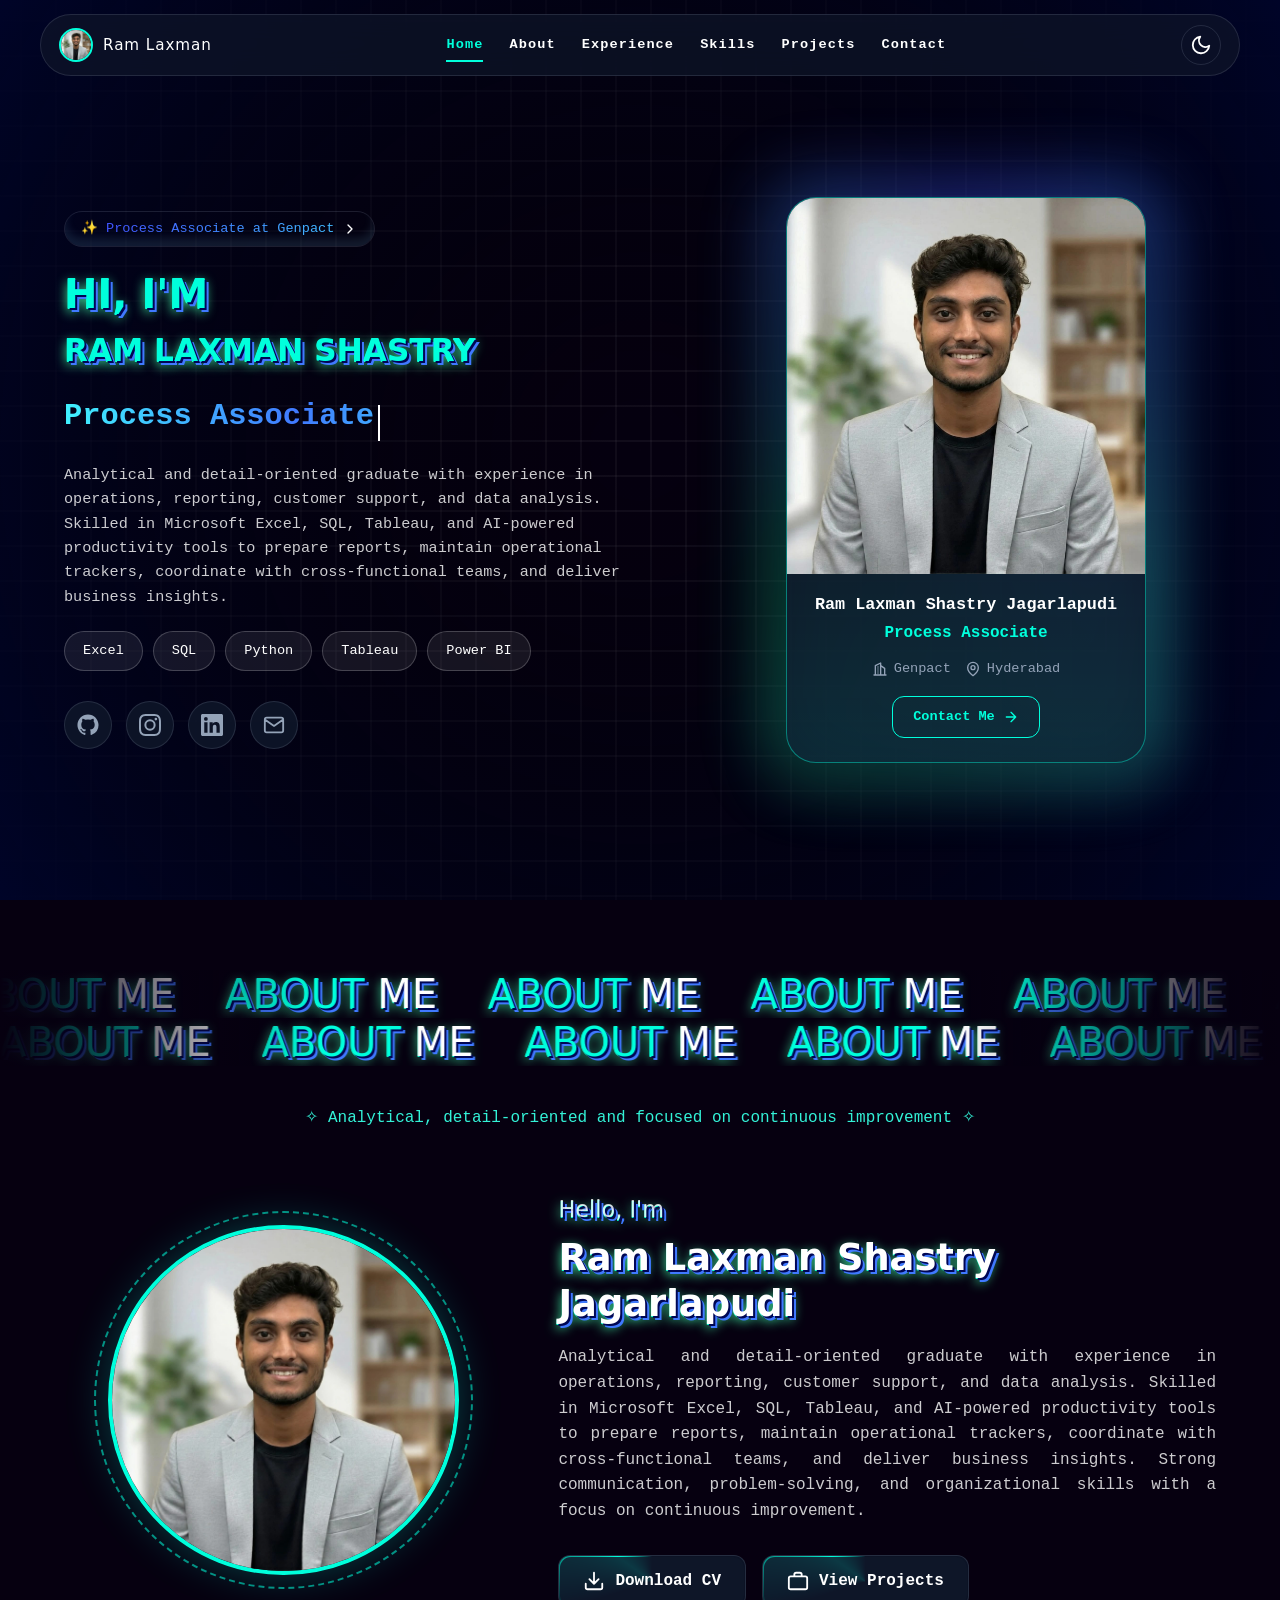
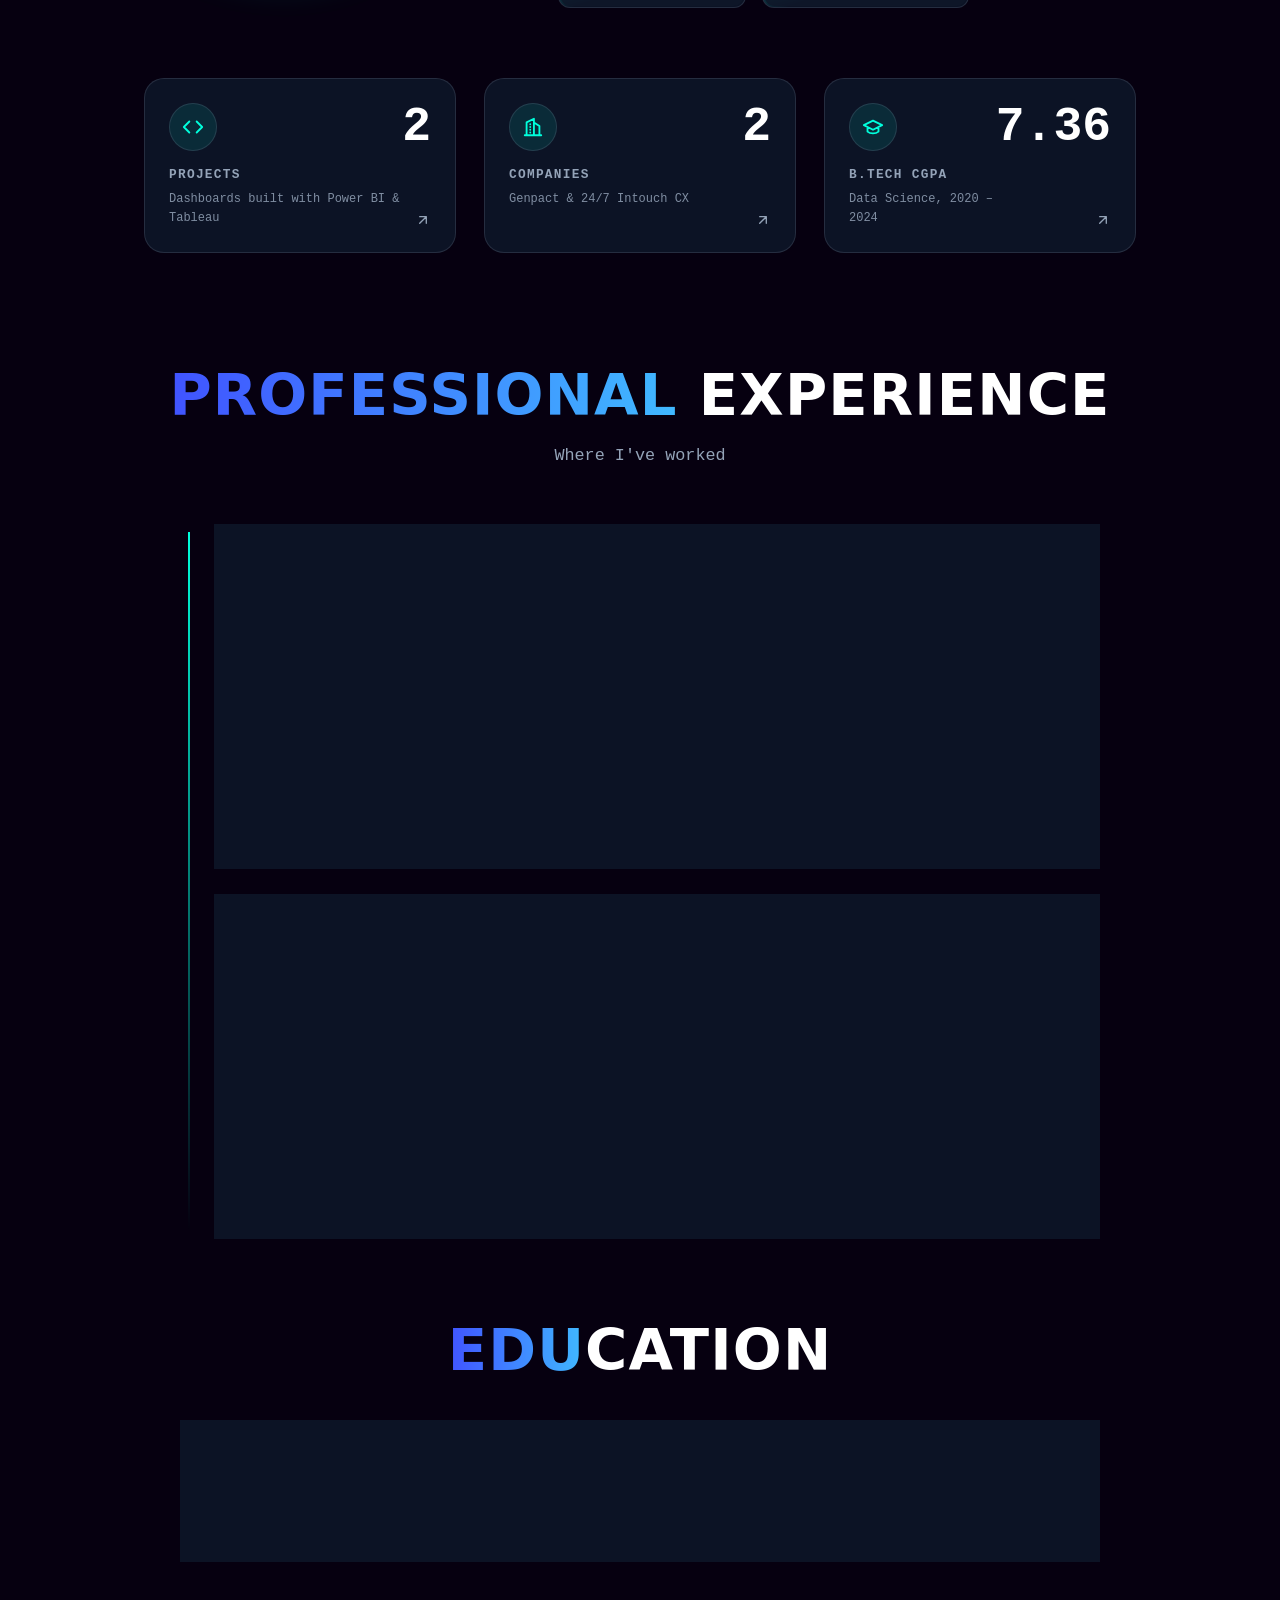
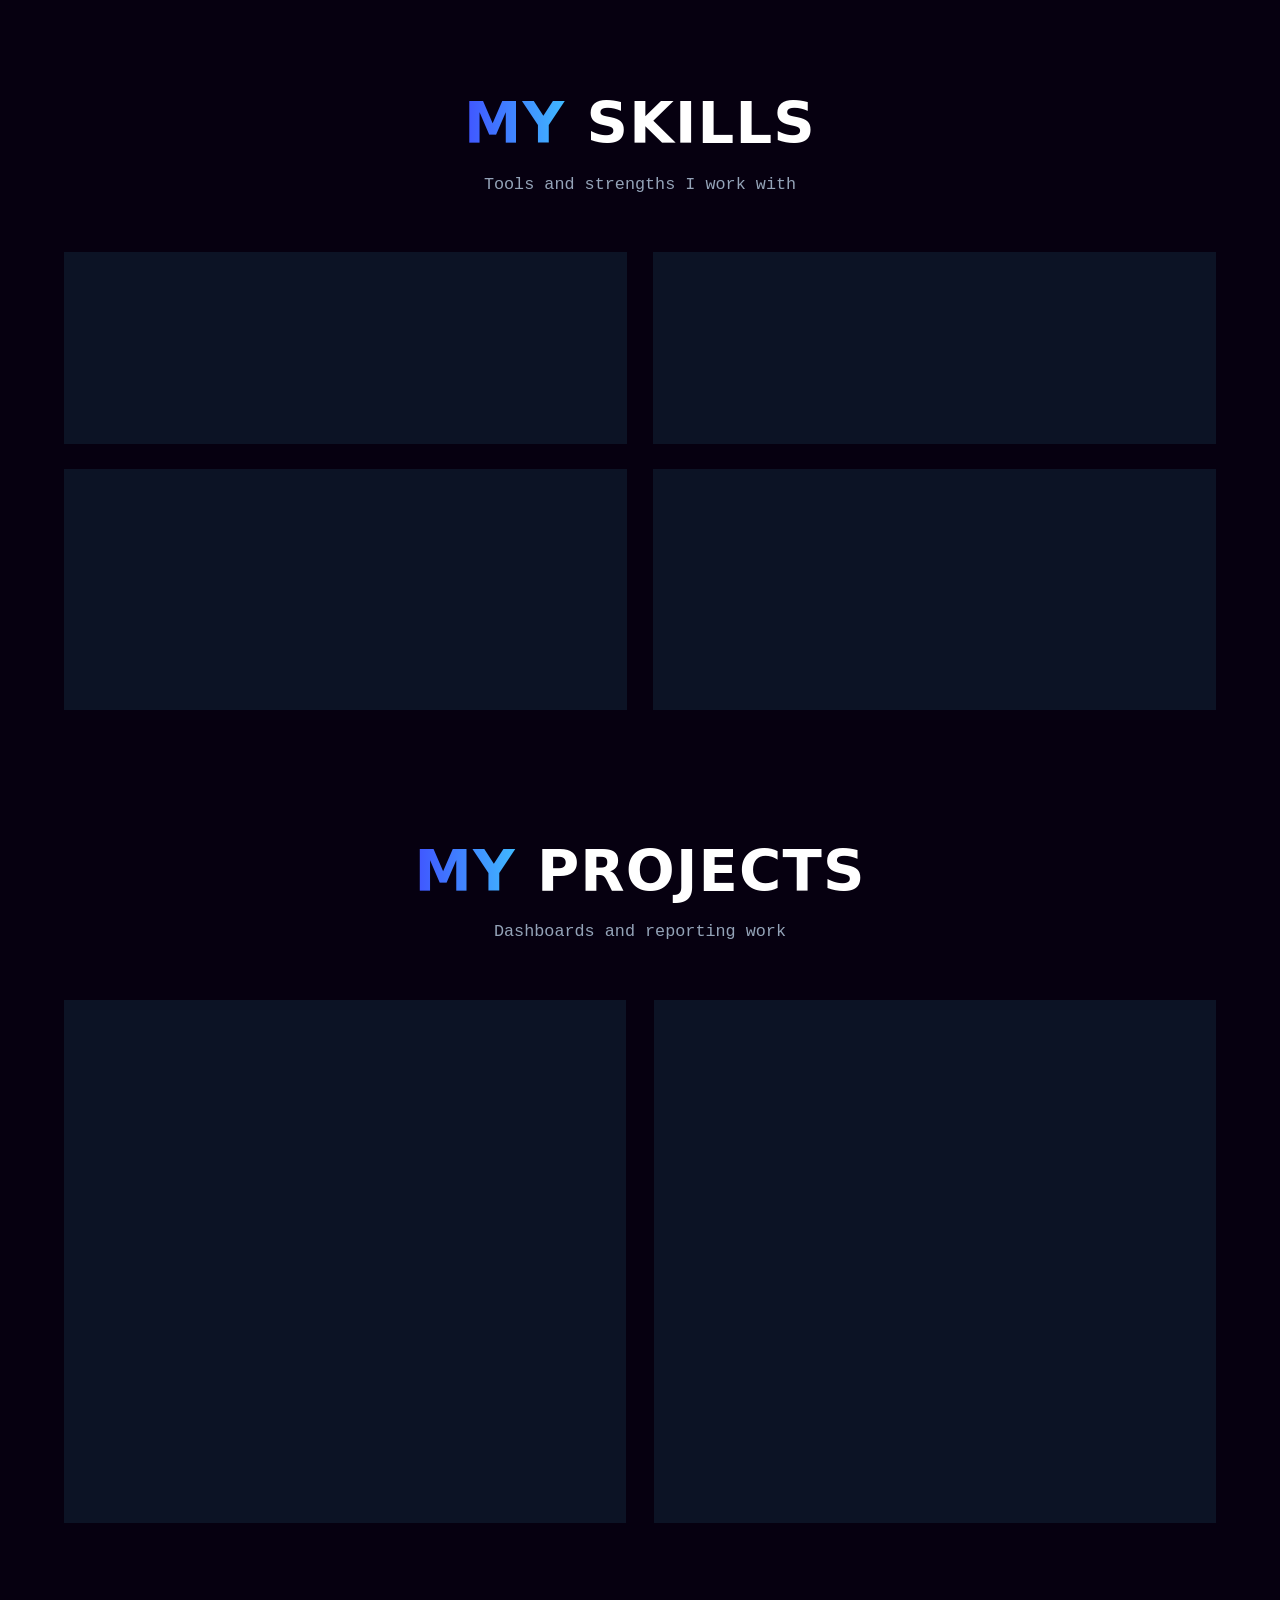
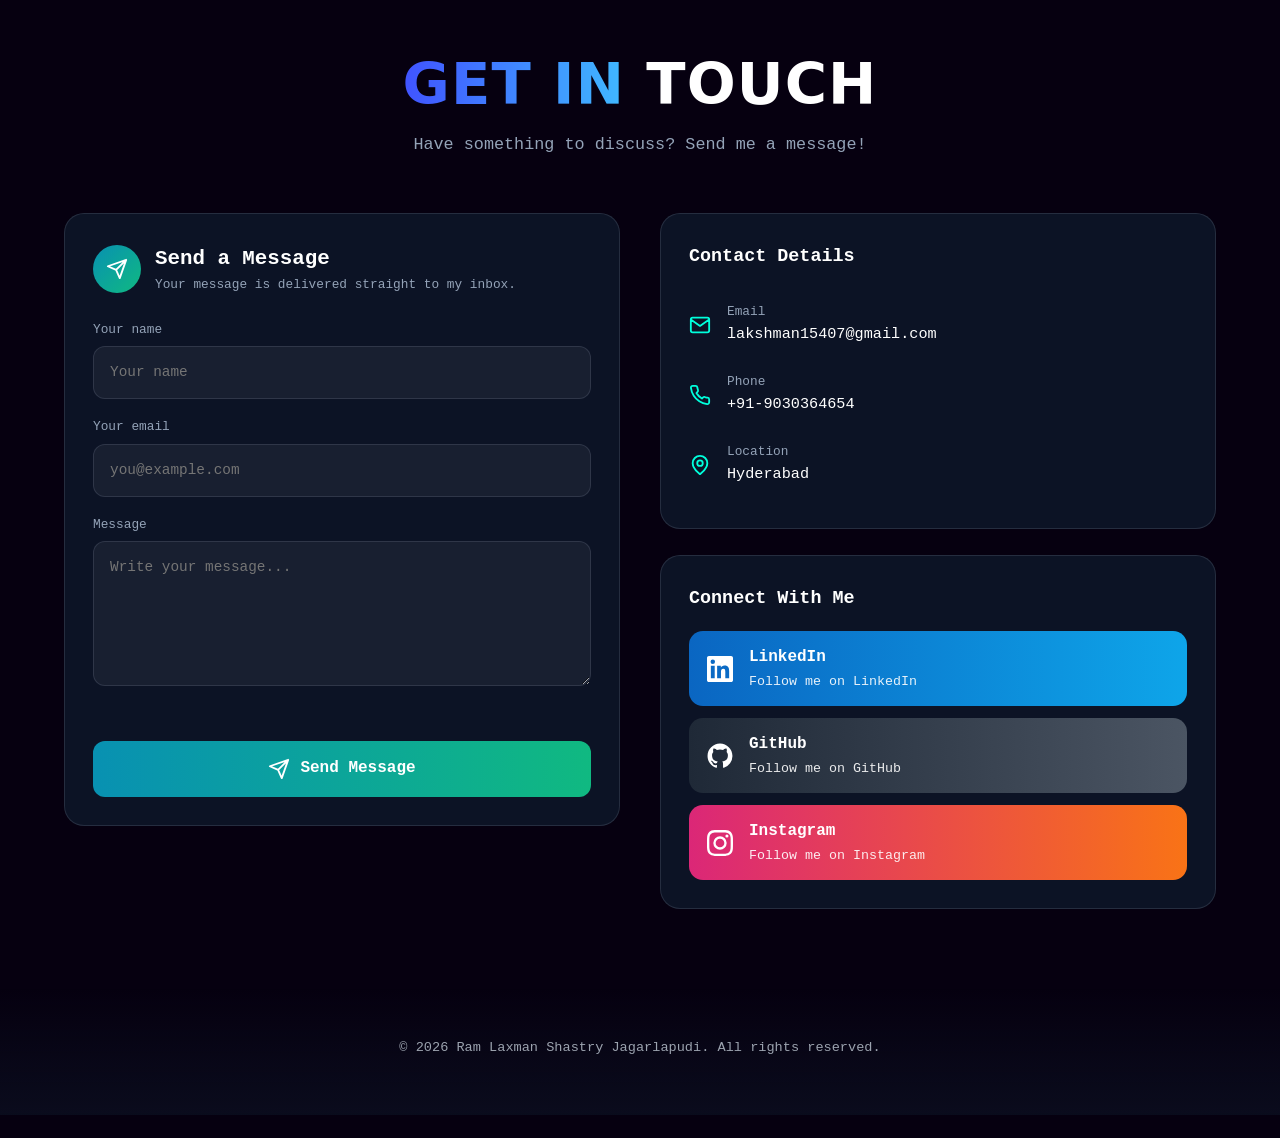
==== commit bd68c7de: "Add files via upload" ====
--- a/index.html
+++ b/index.html
@@ -5,8 +5,8 @@
   <meta name="viewport" content="width=device-width, initial-scale=1.0" />
   <title>Ram Laxman Shastry Jagarlapudi | Portfolio</title>
   <meta name="description" content="Portfolio of Ram Laxman Shastry Jagarlapudi - Process Associate at Genpact, Hyderabad. Excel, SQL, Python, Tableau, Power BI." />
-  <link rel="icon" type="image/png" href="assets/img/favicon.png" />
-  <link rel="stylesheet" href="assets/css/style.css" />
+  <link rel="icon" type="image/png" href="favicon.png" />
+  <link rel="stylesheet" href="style.css" />
 </head>
 <body>
 
@@ -43,7 +43,7 @@
 <header id="header">
   <nav class="nav">
     <a href="#home" class="brand" aria-label="Home">
-      <img src="assets/img/favicon.png" alt="" />
+      <img src="favicon.png" alt="" />
       <span>Ram Laxman</span>
     </a>
     <ul class="nav-links" id="navLinks">
@@ -110,7 +110,7 @@
       <div class="profile-card" id="profileCard">
         <div class="pc-glow"></div>
         <div class="pc-inner">
-          <div class="pc-photo"><img src="assets/img/profile.jpeg" alt="Ram Laxman Shastry Jagarlapudi" /></div>
+          <div class="pc-photo"><img src="profile.jpeg" alt="Ram Laxman Shastry Jagarlapudi" /></div>
           <div class="pc-info">
             <h3>Ram Laxman Shastry Jagarlapudi</h3>
             <p>Process Associate</p>
@@ -137,7 +137,7 @@
     <div class="container about-grid">
       <div class="about-photo reveal">
         <div class="ap-ring"></div>
-        <img src="assets/img/profile.jpeg" alt="Ram Laxman Shastry Jagarlapudi" />
+        <img src="profile.jpeg" alt="Ram Laxman Shastry Jagarlapudi" />
       </div>
 
       <div class="about-text reveal">
@@ -150,7 +150,7 @@
           and organizational skills with a focus on continuous improvement.
         </p>
         <div class="btn-row">
-          <a class="btn-border" href="assets/docs/RamLaxmanShastryResume.pdf" download>
+          <a class="btn-border" href="RamLaxmanShastryResume.pdf" download>
             <svg class="ico"><use href="#i-download"/></svg> Download CV
           </a>
           <a class="btn-border" href="#projects">
@@ -407,6 +407,6 @@
   <div>© <span id="year"></span> Ram Laxman Shastry Jagarlapudi. All rights reserved.</div>
 </footer>
 
-<script src="assets/js/main.js"></script>
+<script src="main.js"></script>
 </body>
 </html>
--- a/style.css
+++ b/style.css
@@ -0,0 +1,384 @@
+/* ============ Fonts ============ */
+@font-face {
+  font-family: 'Moderniz';
+  src: url('Moderniz.otf') format('opentype');
+  font-display: swap;
+}
+
+/* ============ Theme tokens ============ */
+:root {
+  --bg: #f8fafc;
+  --text: #0f172a;
+  --text-2: #475569;
+  --muted: #64748b;
+  --card: #ffffff;
+  --card-border: #e2e8f0;
+  --accent: #0891b2;
+  --accent-2: #06b6d4;
+  --chip-bg: #ffffff;
+  --chip-border: #cbd5e1;
+  --shadow: 0 10px 30px rgba(15, 23, 42, .08);
+  --heading-shadow: none;
+  --heading-color: #0f172a;
+  --font-display: 'Moderniz', 'Poppins', system-ui, sans-serif;
+  --font-body: 'Cascadia Code', 'Cascadia Mono', ui-monospace, SFMono-Regular, Menlo, Consolas, monospace;
+}
+html.dark {
+  --bg: #060010;
+  --text: #ffffff;
+  --text-2: rgba(255, 255, 255, .8);
+  --muted: #94a3b8;
+  --card: rgba(15, 23, 42, .85);
+  --card-border: rgba(148, 163, 184, .18);
+  --accent: #00ffdc;
+  --accent-2: #40f2ff;
+  --chip-bg: rgba(255, 255, 255, .08);
+  --chip-border: rgba(255, 255, 255, .2);
+  --shadow: none;
+  --heading-shadow: 2px 2px 0 #000754, 4px 4px 0 #4079ff, 0 4px 12px #40ffaa, 0 1px 0 #00ffdc;
+  --heading-color: #00ffdc;
+}
+
+/* ============ Base ============ */
+*, *::before, *::after { box-sizing: border-box; }
+html { scroll-behavior: smooth; scroll-padding-top: 90px; overflow-x: clip; max-width: 100%; }
+body {
+  margin: 0;
+  background: var(--bg);
+  color: var(--text);
+  font-family: var(--font-body);
+  line-height: 1.6;
+  overflow-x: clip;
+  max-width: 100%;
+  transition: background .4s, color .4s;
+}
+img { max-width: 100%; display: block; }
+a { color: inherit; text-decoration: none; }
+ul { margin: 0; padding: 0; list-style: none; }
+h1, h2, h3, h4, p { margin: 0; }
+.container { width: 100%; max-width: 1200px; margin: 0 auto; padding: 0 24px; position: relative; z-index: 1; }
+main, .footer { position: relative; z-index: 1; }
+.ico { width: 22px; height: 22px; flex-shrink: 0; }
+.ico.sm { width: 16px; height: 16px; }
+.muted { color: var(--muted); }
+
+#bg-squares { position: fixed; inset: 0; width: 100%; height: 100%; z-index: 0; display: block; }
+
+/* ============ Preloader ============ */
+#preloader {
+  position: fixed; inset: 0; z-index: 999;
+  display: flex; flex-direction: column; align-items: center; justify-content: center; gap: 22px;
+  background: linear-gradient(120deg, #060010 0%, #0a1a2f 40%, #1b2b4b 100%);
+  background-size: 200% 200%;
+  animation: gradientMove 8s ease-in-out infinite;
+  transition: opacity .6s, visibility .6s;
+}
+#preloader.hide { opacity: 0; visibility: hidden; }
+.pre-name { font-family: var(--font-display); color: #00ffdc; font-size: clamp(1rem, 4vw, 1.8rem); letter-spacing: .1em; text-shadow: 2px 2px 0 #000754, 4px 4px 0 #4079ff; }
+.pre-bar { width: min(260px, 60vw); height: 4px; border-radius: 4px; background: rgba(255,255,255,.12); overflow: hidden; }
+.pre-bar span { display: block; height: 100%; width: 0; background: linear-gradient(90deg, #4053ff, #40ecff); animation: load 1.3s ease forwards; }
+@keyframes load { to { width: 100%; } }
+@keyframes gradientMove { 0%,100% { background-position: 0% 50%; } 50% { background-position: 100% 50%; } }
+
+/* ============ Header ============ */
+#header { position: fixed; top: 0; left: 0; right: 0; z-index: 50; padding: 14px 20px; pointer-events: none; }
+.nav {
+  pointer-events: auto;
+  max-width: 1200px; margin: 0 auto;
+  display: flex; align-items: center; justify-content: space-between; gap: 16px;
+  padding: 10px 18px; border-radius: 999px;
+  background: color-mix(in srgb, var(--card) 80%, transparent);
+  backdrop-filter: blur(14px); -webkit-backdrop-filter: blur(14px);
+  border: 1px solid var(--card-border);
+  transition: box-shadow .3s, background .3s;
+}
+#header.scrolled .nav { box-shadow: 0 8px 30px rgba(0, 255, 220, .08), var(--shadow); }
+.brand { display: flex; align-items: center; gap: 10px; font-family: var(--font-display); font-size: .95rem; letter-spacing: .06em; }
+.brand img { width: 34px; height: 34px; border-radius: 50%; object-fit: cover; border: 2px solid var(--accent); }
+.nav-links { display: flex; gap: 26px; }
+.nav-links a { position: relative; display: block; padding: 6px 0; font-weight: 700; font-size: .85rem; letter-spacing: .08em; transition: transform .3s, color .3s; }
+.nav-links a::after { content: ''; position: absolute; left: 0; bottom: 0; height: 2px; width: 0; background: var(--accent); transition: width .4s; }
+.nav-links a:hover { transform: scale(1.08); }
+.nav-links a:hover::after, .nav-links a.active::after { width: 100%; }
+.nav-links a.active { color: var(--accent); }
+.nav-actions { display: flex; align-items: center; gap: 8px; }
+.icon-btn {
+  width: 40px; height: 40px; border-radius: 50%; display: grid; place-items: center; cursor: pointer;
+  background: transparent; color: var(--text); border: 1px solid var(--card-border); transition: .3s;
+}
+.icon-btn:hover { border-color: var(--accent); color: var(--accent); box-shadow: 0 0 16px rgba(0, 255, 220, .25); }
+.ico-sun { display: none; } .ico-moon { display: block; }
+html:not(.dark) .ico-sun { display: block; } html:not(.dark) .ico-moon { display: none; }
+.menu-btn { display: none; flex-direction: column; gap: 4px; padding: 0; }
+.menu-btn span { display: block; width: 18px; height: 2px; background: currentColor; border-radius: 2px; transition: .3s; }
+.menu-btn[aria-expanded="true"] span:nth-child(1) { transform: translateY(6px) rotate(45deg); }
+.menu-btn[aria-expanded="true"] span:nth-child(2) { opacity: 0; }
+.menu-btn[aria-expanded="true"] span:nth-child(3) { transform: translateY(-6px) rotate(-45deg); }
+
+/* ============ Reveal ============ */
+.reveal { opacity: 0; transform: translateY(28px); transition: opacity .7s ease, transform .7s ease; }
+.reveal.in { opacity: 1; transform: none; }
+
+/* ============ Shared bits ============ */
+.grad-text, .grad-title {
+  background-image: linear-gradient(90deg, #4053ff, #40ecff, #4053ff);
+  background-size: 300% 100%;
+  -webkit-background-clip: text; background-clip: text; color: transparent;
+  animation: gradient 6s linear infinite;
+}
+@keyframes gradient { 0%,100% { background-position: 0% 50%; } 50% { background-position: 100% 50%; } }
+.pill {
+  position: relative; display: inline-flex; align-items: center; gap: 8px; padding: 6px 16px; border-radius: 999px;
+  font-size: .85rem; font-weight: 500; border: 1px solid var(--card-border);
+  box-shadow: inset 0 -8px 10px #8fdfff1f;
+}
+.chips { display: flex; flex-wrap: wrap; gap: 10px; }
+.chip {
+  padding: 8px 18px; font-size: .85rem; border-radius: 999px; background: var(--chip-bg);
+  border: 1px solid var(--chip-border); transition: .3s; cursor: default;
+}
+.chip:hover { border-color: var(--accent); transform: translateY(-2px); box-shadow: 0 0 14px rgba(0, 255, 220, .2); }
+.chip.sm { padding: 4px 12px; font-size: .75rem; }
+.card {
+  background: var(--card); border: 1px solid var(--card-border); border-radius: 20px; padding: 28px;
+  box-shadow: var(--shadow); backdrop-filter: blur(10px); -webkit-backdrop-filter: blur(10px);
+  transition: border-color .3s, box-shadow .3s, transform .3s;
+}
+.card:hover { border-color: color-mix(in srgb, var(--accent) 55%, transparent); box-shadow: 0 0 26px rgba(0, 255, 220, .12), var(--shadow); }
+.stat-ico {
+  width: 48px; height: 48px; display: grid; place-items: center; border-radius: 50%;
+  background: color-mix(in srgb, var(--accent) 10%, transparent); border: 1px solid var(--card-border); color: var(--accent); flex-shrink: 0;
+}
+.stat-ico.solid { background: linear-gradient(135deg, #0891b2, #10b981); color: #fff; border: 0; }
+
+.section { padding: 90px 24px 40px; }
+.sec-title {
+  font-family: var(--font-display); text-align: center; font-size: clamp(1.9rem, 5.5vw, 3.6rem); letter-spacing: .02em; line-height: 1.15;
+}
+.sec-title .plain { color: var(--text); }
+html:not(.dark) .grad-title { background-image: none; color: var(--accent); -webkit-text-fill-color: var(--accent); animation: none; }
+.sec-sub { text-align: center; color: var(--muted); font-size: 1.05rem; margin: 14px 0 54px; }
+
+/* ============ Hero ============ */
+.hero { min-height: 100vh; display: grid; grid-template-columns: 1.1fr .9fr; align-items: center; gap: 40px; padding-top: 120px; padding-bottom: 60px; }
+.hero-text { display: flex; flex-direction: column; align-items: flex-start; gap: 22px; }
+.main-heading {
+  font-family: var(--font-display); font-size: clamp(1.5rem, 3.4vw, 2.5rem); line-height: 1.25;
+  color: var(--heading-color); text-shadow: var(--heading-shadow); user-select: none;
+}
+.main-heading span { display: block; margin-top: .4em; font-size: .78em; word-break: break-word; }
+.typing { font-size: clamp(1.15rem, 2.4vw, 1.9rem); font-weight: 600; min-height: 1.6em; }
+#typed {
+  background-image: linear-gradient(90deg, #40f2ff, #4079ff, #40fffc, #4079ff, #40f9ff);
+  background-size: 300% 100%; -webkit-background-clip: text; background-clip: text; color: transparent; animation: gradient 3s linear infinite;
+}
+html:not(.dark) #typed { background-image: none; color: var(--accent); }
+.caret { display: inline-block; width: 2px; height: 1.2em; margin-left: 4px; vertical-align: bottom; background: var(--text); animation: blink 1s step-end infinite; }
+@keyframes blink { 50% { opacity: 0; } }
+.lead { color: var(--text-2); max-width: 600px; font-size: .95rem; }
+.socials { display: flex; gap: 14px; margin-top: 8px; }
+.social {
+  width: 48px; height: 48px; display: grid; place-items: center; border-radius: 50%;
+  border: 1px solid var(--card-border); background: var(--card); color: var(--muted); transition: .3s;
+}
+.social:hover { color: var(--accent); border-color: var(--accent); box-shadow: 0 0 24px 2px rgba(0, 255, 220, .55); transform: translateY(-3px); }
+
+/* Profile card */
+.hero-card-wrap { display: flex; justify-content: center; perspective: 1000px; }
+.profile-card { position: relative; width: min(360px, 100%); transform-style: preserve-3d; transition: transform .15s ease-out; will-change: transform; }
+.pc-glow { position: absolute; inset: -18px; border-radius: 40px; background: conic-gradient(from 0deg, #4053ff, #40ecff, #10b981, #4053ff); filter: blur(34px); opacity: .45; animation: spin 10s linear infinite; }
+html:not(.dark) .pc-glow { opacity: .3; }
+@keyframes spin { to { transform: rotate(360deg); } }
+.pc-inner {
+  position: relative; border-radius: 30px; overflow: hidden;
+  background: var(--card); border: 1px solid color-mix(in srgb, var(--accent) 45%, transparent);
+  box-shadow: 0 20px 60px rgba(0, 0, 0, .35);
+}
+html:not(.dark) .pc-inner { background: #fff; }
+.pc-photo { aspect-ratio: 1 / 1.05; overflow: hidden; }
+.pc-photo img { width: 100%; height: 100%; object-fit: cover; object-position: center top; }
+.pc-info { padding: 20px 22px 24px; text-align: center; background: linear-gradient(180deg, transparent, color-mix(in srgb, var(--accent) 6%, transparent)); }
+.pc-info h3 { font-size: 1.05rem; line-height: 1.35; }
+.pc-info p { color: var(--accent); font-weight: 600; margin-top: 4px; }
+.pc-meta { display: flex; justify-content: center; flex-wrap: wrap; gap: 14px; margin: 12px 0 16px; color: var(--muted); font-size: .85rem; }
+.pc-meta span { display: inline-flex; align-items: center; gap: 6px; }
+.pc-btn { display: inline-flex; align-items: center; gap: 8px; padding: 9px 20px; border-radius: 12px; font-size: .85rem; font-weight: 600; border: 1px solid var(--accent); color: var(--accent); transition: .3s; }
+.pc-btn:hover { background: var(--accent); color: #060010; }
+
+/* ============ About ============ */
+.about { padding: 70px 0 20px; position: relative; z-index: 1; }
+.marquee-wrap { position: relative; overflow: hidden; margin-bottom: 40px; }
+.marquee { overflow: hidden; white-space: nowrap; }
+.marquee-track { display: inline-block; font-family: var(--font-display); font-size: 2.5rem; line-height: 1.2; color: var(--heading-color); text-shadow: var(--heading-shadow); will-change: transform; }
+html:not(.dark) .marquee-track { opacity: .3; color: var(--accent); }
+.marquee-track em { font-style: normal; color: #fff; }
+html:not(.dark) .marquee-track em { color: var(--accent); }
+.fade { position: absolute; top: 0; bottom: 0; width: 25%; pointer-events: none; }
+.fade-l { left: 0; background: linear-gradient(90deg, var(--bg), transparent); }
+.fade-r { right: 0; background: linear-gradient(270deg, var(--bg), transparent); }
+.tagline { text-align: center; color: color-mix(in srgb, var(--accent) 75%, var(--text-2)); margin-bottom: 60px; padding: 0 20px; }
+.about-grid { display: grid; grid-template-columns: .8fr 1.2fr; gap: 56px; align-items: center; }
+.about-photo { position: relative; justify-self: center; width: min(360px, 80%); }
+.about-photo img { position: relative; width: 100%; aspect-ratio: 1; object-fit: cover; object-position: center top; border-radius: 50%; border: 4px solid var(--accent); box-shadow: 0 0 40px rgba(0, 255, 220, .25); }
+.ap-ring { position: absolute; inset: -14px; border-radius: 50%; border: 2px dashed color-mix(in srgb, var(--accent) 55%, transparent); animation: spin 28s linear infinite; }
+.hello { font-family: var(--font-display); font-size: 1.4rem; color: var(--text-2); text-shadow: var(--heading-shadow); }
+.name { font-family: var(--font-display); font-size: clamp(1.4rem, 3.2vw, 2.3rem); margin: 8px 0 18px; line-height: 1.25; text-shadow: var(--heading-shadow); }
+.body { color: var(--text-2); text-align: justify; }
+.btn-row { display: flex; flex-wrap: wrap; gap: 16px; margin-top: 30px; }
+.btn-border {
+  position: relative; display: inline-flex; align-items: center; gap: 10px; padding: 13px 24px; border-radius: 12px; font-weight: 600; overflow: hidden;
+  background: var(--card); border: 1px solid var(--card-border); transition: .3s; isolation: isolate;
+}
+.btn-border::before {
+  content: ''; position: absolute; inset: -2px; z-index: -2;
+  background: conic-gradient(from var(--ang, 0deg), transparent 0 70%, #00ffdc 85%, transparent 100%); animation: border-spin 3s linear infinite;
+}
+.btn-border::after { content: ''; position: absolute; inset: 1px; z-index: -1; border-radius: 11px; background: var(--card); }
+html:not(.dark) .btn-border::after { background: #fff; }
+@property --ang { syntax: '<angle>'; initial-value: 0deg; inherits: false; }
+@keyframes border-spin { to { --ang: 360deg; } }
+.btn-border:hover { box-shadow: 0 0 24px 6px rgba(64, 255, 170, .35); transform: translateY(-2px); }
+
+.stats { display: grid; grid-template-columns: repeat(3, 1fr); gap: 28px; margin-top: 70px; max-width: 1040px; }
+.stat { display: flex; justify-content: space-between; align-items: flex-start; padding: 24px; border-radius: 20px; background: var(--card); border: 1px solid var(--card-border); box-shadow: var(--shadow); transition: .3s; cursor: default; }
+.stat:hover { border-color: color-mix(in srgb, var(--accent) 55%, transparent); box-shadow: 0 0 24px rgba(0, 255, 220, .3); }
+.stat-l .stat-ico { margin-bottom: 14px; }
+.stat-l h4 { font-size: .8rem; font-weight: 600; text-transform: uppercase; letter-spacing: .1em; color: var(--muted); }
+.stat-l p { font-size: .75rem; color: var(--muted); margin-top: 4px; opacity: .85; }
+.stat-r { display: flex; flex-direction: column; align-items: flex-end; justify-content: space-between; align-self: stretch; }
+.stat-r b { font-size: 3rem; line-height: 1; transition: color .3s; }
+.stat:hover .stat-r b { color: var(--accent); }
+.stat-r .arrow { transform: rotate(-45deg); color: var(--muted); }
+
+/* ============ Experience ============ */
+.timeline { position: relative; display: grid; gap: 26px; max-width: 920px; margin: 0 auto; padding-left: 34px; }
+.timeline::before { content: ''; position: absolute; left: 8px; top: 8px; bottom: 8px; width: 2px; background: linear-gradient(180deg, var(--accent), transparent); }
+.tl-item { position: relative; }
+.tl-item::before { content: ''; position: absolute; left: -34px; top: 34px; width: 18px; height: 18px; border-radius: 50%; background: var(--bg); border: 3px solid var(--accent); box-shadow: 0 0 12px var(--accent); }
+.tl-head { display: flex; justify-content: space-between; align-items: flex-start; flex-wrap: wrap; gap: 8px 20px; margin-bottom: 14px; }
+.tl-head h3, .edu-body h3 { font-size: 1.25rem; }
+.company { color: var(--accent); font-weight: 600; }
+.date { font-size: .8rem; padding: 4px 14px; border-radius: 999px; border: 1px solid var(--card-border); color: var(--muted); white-space: nowrap; }
+.card ul li, .project ul li { position: relative; padding-left: 20px; margin-top: 10px; color: var(--text-2); font-size: .9rem; }
+.card ul li::before { content: '▹'; position: absolute; left: 0; color: var(--accent); }
+.edu-title { margin: 80px 0 36px; }
+.edu { display: flex; align-items: center; gap: 20px; max-width: 920px; margin: 0 auto; flex-wrap: wrap; }
+.edu-body { flex: 1; min-width: 220px; }
+
+/* ============ Skills ============ */
+.skill-grid { display: grid; grid-template-columns: repeat(2, 1fr); gap: 26px; }
+.skill-card h3 { font-size: 1.1rem; margin-bottom: 18px; color: var(--accent); }
+.skill-card .chip { font-size: .8rem; }
+
+/* ============ Projects ============ */
+.project-grid { display: grid; grid-template-columns: repeat(2, 1fr); gap: 28px; }
+.project { display: flex; flex-direction: column; }
+.proj-top { display: flex; align-items: center; gap: 16px; margin-bottom: 16px; }
+.proj-top h3 { font-size: 1.1rem; line-height: 1.35; }
+.chips.tight { gap: 8px; margin-bottom: 8px; }
+
+/* ============ Contact ============ */
+.contact { padding-bottom: 80px; }
+.contact-grid { display: grid; grid-template-columns: 1fr 1fr; gap: 40px; align-items: start; }
+.contact-side { display: grid; gap: 26px; }
+.fc-head { display: flex; align-items: center; gap: 14px; margin-bottom: 24px; }
+.fc-head h3 { font-size: 1.3rem; }
+.fc-head .muted { font-size: .8rem; }
+.field { display: block; margin-bottom: 18px; }
+.field span { display: block; font-size: .8rem; color: var(--muted); margin-bottom: 6px; }
+.field input, .field textarea {
+  width: 100%; padding: 14px 16px; border-radius: 12px; font: inherit; font-size: .9rem; color: var(--text);
+  background: color-mix(in srgb, var(--text) 5%, transparent); border: 1px solid var(--card-border); transition: .3s; resize: vertical;
+}
+.field input:focus, .field textarea:focus { outline: none; border-color: var(--accent); box-shadow: 0 0 0 3px color-mix(in srgb, var(--accent) 22%, transparent); }
+.form-note { min-height: 1.4em; font-size: .85rem; margin-bottom: 8px; color: var(--accent); }
+.form-note.err { color: #f87171; }
+.btn-solid {
+  width: 100%; display: flex; align-items: center; justify-content: center; gap: 10px; padding: 15px; border: 0; border-radius: 12px; cursor: pointer;
+  font: inherit; font-weight: 700; color: #fff; background: linear-gradient(90deg, #0891b2, #10b981); transition: .3s;
+}
+.btn-solid:hover { box-shadow: 0 10px 28px rgba(6, 182, 212, .35); transform: translateY(-2px); }
+.side-title { font-size: 1.15rem; margin-bottom: 18px; }
+.link-row { display: flex; align-items: center; gap: 16px; padding: 12px 0; color: var(--text); }
+a.link-row:hover { color: var(--accent); }
+.link-row .ico { color: var(--accent); }
+.link-row b { display: block; font-size: .8rem; color: var(--muted); font-weight: 500; }
+.link-row span { font-size: .95rem; word-break: break-all; }
+.conn { display: flex; align-items: center; gap: 16px; padding: 14px 18px; border-radius: 14px; color: #fff; margin-top: 12px; transition: .3s; }
+.conn:first-of-type { margin-top: 0; }
+.conn span { display: flex; flex-direction: column; }
+.conn small { opacity: .9; }
+.conn .ico { width: 26px; height: 26px; }
+.conn:hover { transform: translateY(-3px); box-shadow: 0 12px 26px rgba(0, 0, 0, .3); }
+.conn.li { background: linear-gradient(90deg, #0a66c2, #0ea5e9); }
+.conn.gh { background: linear-gradient(90deg, #1f2937, #4b5563); }
+.conn.ig { background: linear-gradient(90deg, #db2777, #f97316); }
+
+/* ---- contact form: sending + sent states ---- */
+.hp { position: absolute; left: -9999px; width: 1px; height: 1px; opacity: 0; pointer-events: none; }
+.btn-solid:disabled { opacity: .75; cursor: progress; transform: none; box-shadow: none; }
+.btn-solid.loading .ico { animation: spin .9s linear infinite; }
+.sent-panel { text-align: center; padding: 26px 8px 8px; animation: pop .5s ease; }
+.sent-panel[hidden], #contactForm[hidden] { display: none; }
+.sent-check { width: 84px; height: 84px; margin: 0 auto 18px; color: #10b981; }
+.sent-check svg { width: 100%; height: 100%; }
+.sent-check circle { stroke-dasharray: 152; stroke-dashoffset: 152; animation: draw .7s ease forwards; }
+.sent-check path { stroke-dasharray: 50; stroke-dashoffset: 50; animation: draw .5s .5s ease forwards; }
+.sent-panel h3 { font-size: 1.5rem; color: #10b981; margin-bottom: 10px; }
+.sent-panel p { color: var(--text-2); font-size: .95rem; }
+.btn-ghost { margin-top: 22px; padding: 11px 22px; border-radius: 12px; cursor: pointer; font: inherit; font-weight: 600; color: var(--accent); background: transparent; border: 1px solid var(--accent); transition: .3s; }
+.btn-ghost:hover { background: var(--accent); color: #060010; }
+@keyframes draw { to { stroke-dashoffset: 0; } }
+@keyframes pop { from { opacity: 0; transform: scale(.94); } to { opacity: 1; transform: none; } }
+
+/* ============ Footer ============ */
+.footer { text-align: center; padding: 48px 20px 56px; color: #9ca3af; font-size: .85rem; background: linear-gradient(0deg, color-mix(in srgb, var(--card) 60%, transparent), transparent); }
+
+/* ============ Responsive ============ */
+@media (max-width: 960px) {
+  .hero { grid-template-columns: 1fr; text-align: center; padding-top: 110px; }
+  .hero-text { align-items: center; }
+  .hero-card-wrap { order: -1; overflow-x: clip; overflow-y: visible; max-width: 100%; }
+  .pc-glow { inset: -10px; }
+  .profile-card { width: min(300px, 100%); }
+  .chips { justify-content: center; }
+  .about-grid { grid-template-columns: 1fr; text-align: center; }
+  .body { text-align: left; }
+  .btn-row { justify-content: center; }
+  .stats { grid-template-columns: 1fr; }
+  .skill-grid, .project-grid, .contact-grid { grid-template-columns: 1fr; }
+}
+@media (max-width: 820px) {
+  .sec-title { font-size: clamp(1.25rem, 6.2vw, 2.2rem); overflow-wrap: anywhere; }
+  .sec-sub { margin-bottom: 36px; }
+  .section { padding: 64px 16px 24px; }
+  .container { padding: 0 16px; }
+  .about-photo { width: min(260px, 72%); }
+  .ap-ring { inset: -8px; }
+  .card { padding: 22px 18px; }
+  .stat { padding: 20px; }
+  .tl-head h3, .edu-body h3 { font-size: 1.1rem; }
+  .timeline { padding-left: 26px; }
+  .tl-item::before { left: -26px; width: 16px; height: 16px; }
+  .timeline::before { left: 6px; }
+  .skill-card .chip { font-size: .75rem; padding: 6px 12px; }
+  .conn { padding: 12px 14px; }
+  .link-row span { font-size: .85rem; }
+  .hero { padding-top: 100px; min-height: auto; }
+  .btn-border { padding: 12px 18px; }
+  .menu-btn { display: flex; }
+  .nav-links {
+    position: absolute; top: calc(100% + 8px); left: 20px; right: 20px; flex-direction: column; gap: 0; padding: 12px 20px; border-radius: 22px;
+    background: var(--card); border: 1px solid var(--card-border); backdrop-filter: blur(16px); -webkit-backdrop-filter: blur(16px);
+    opacity: 0; visibility: hidden; transform: translateY(-10px); transition: .3s; pointer-events: auto;
+  }
+  .nav-links.open { opacity: 1; visibility: visible; transform: none; }
+  .nav-links a { padding: 12px 0; }
+  .nav { position: relative; }
+  .marquee-track { font-size: 1.8rem; }
+  .tl-item::before { top: 30px; }
+}
+@media (prefers-reduced-motion: reduce) {
+  * { animation-duration: .01ms !important; animation-iteration-count: 1 !important; transition-duration: .01ms !important; }
+  .reveal { opacity: 1; transform: none; }
+}
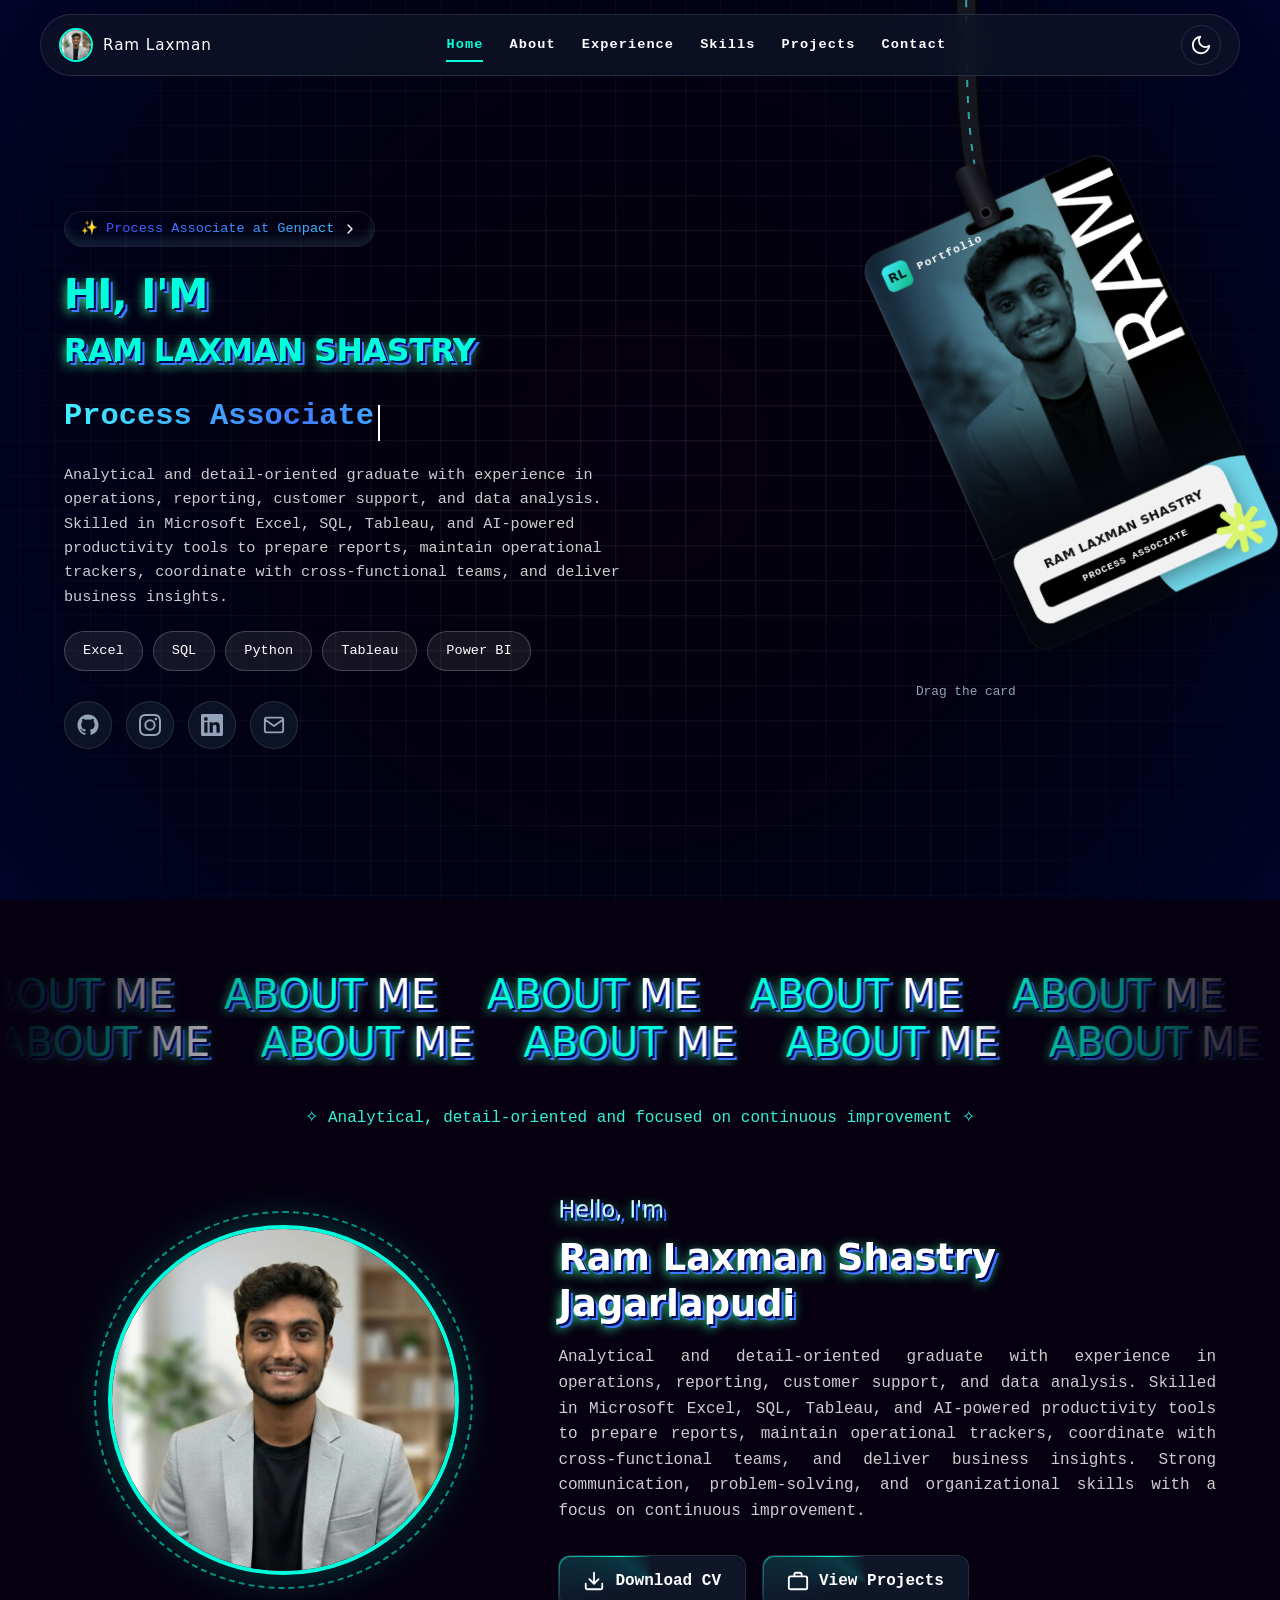
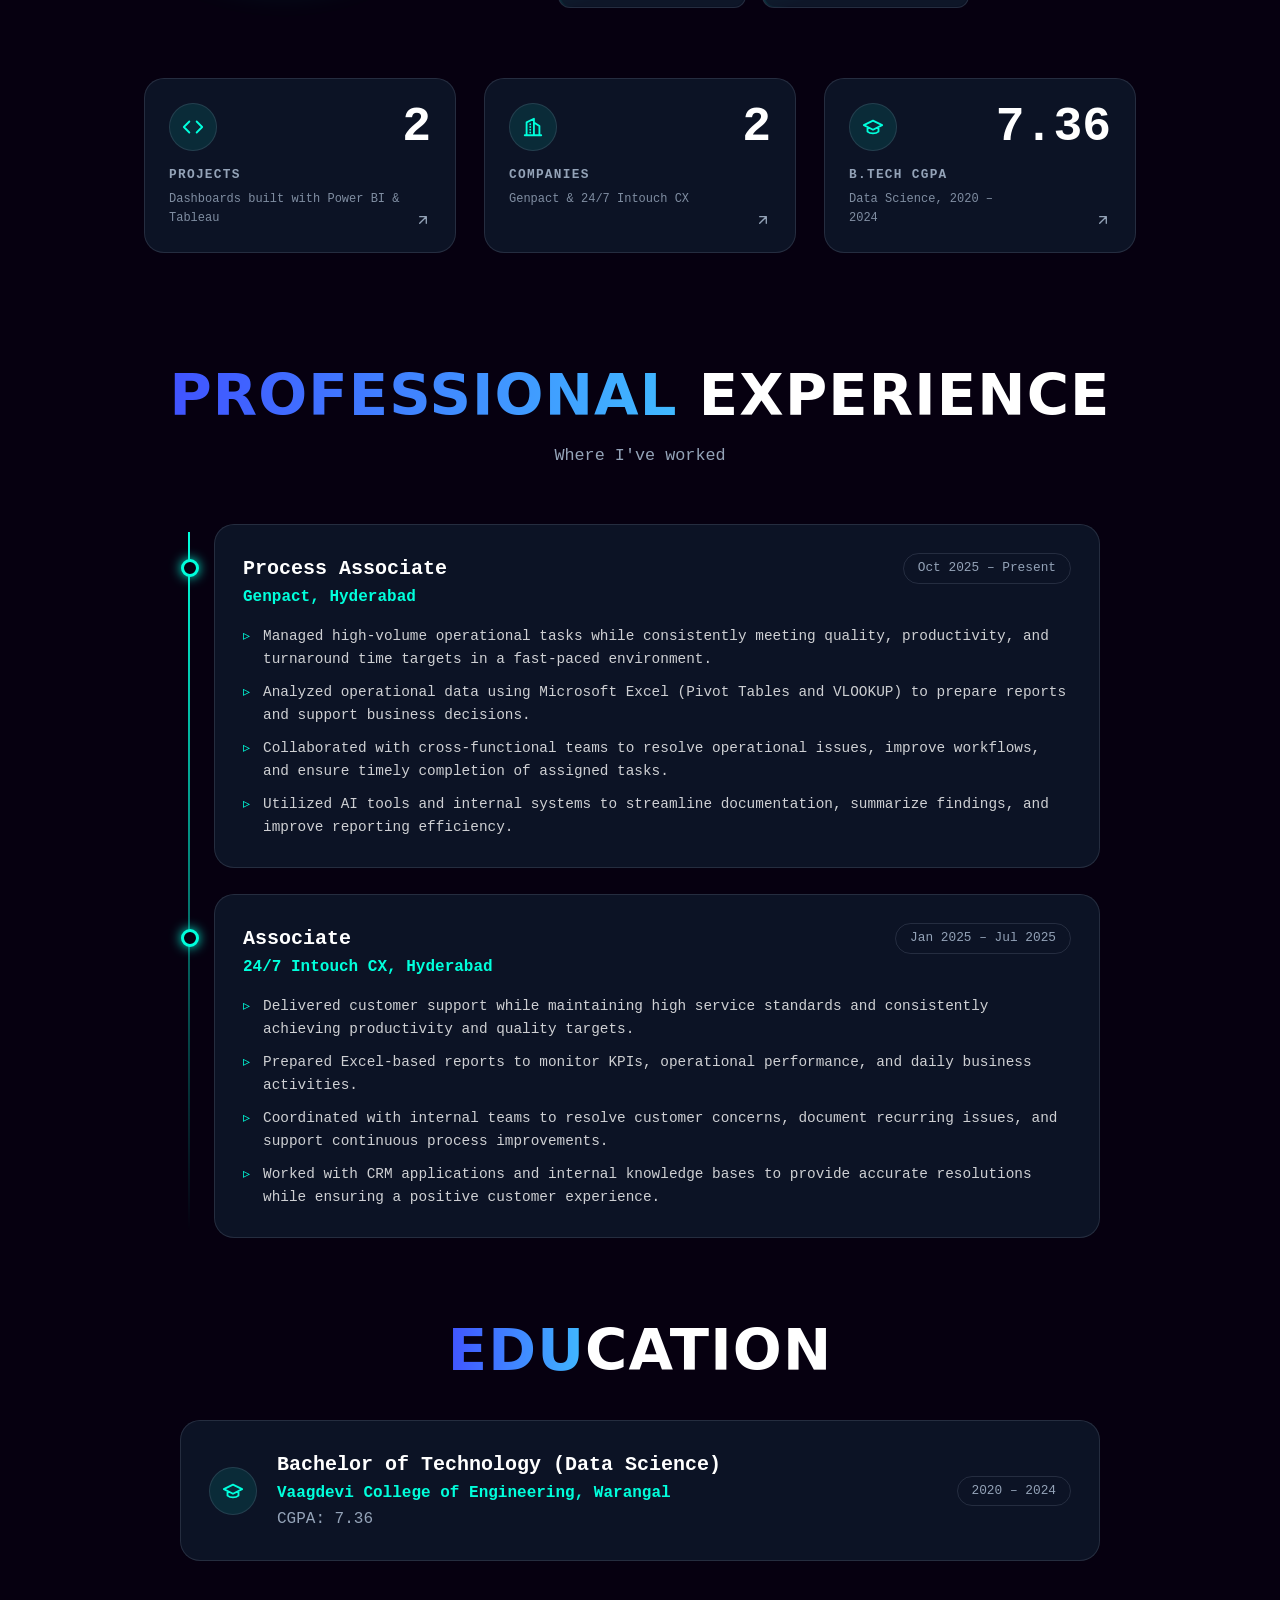
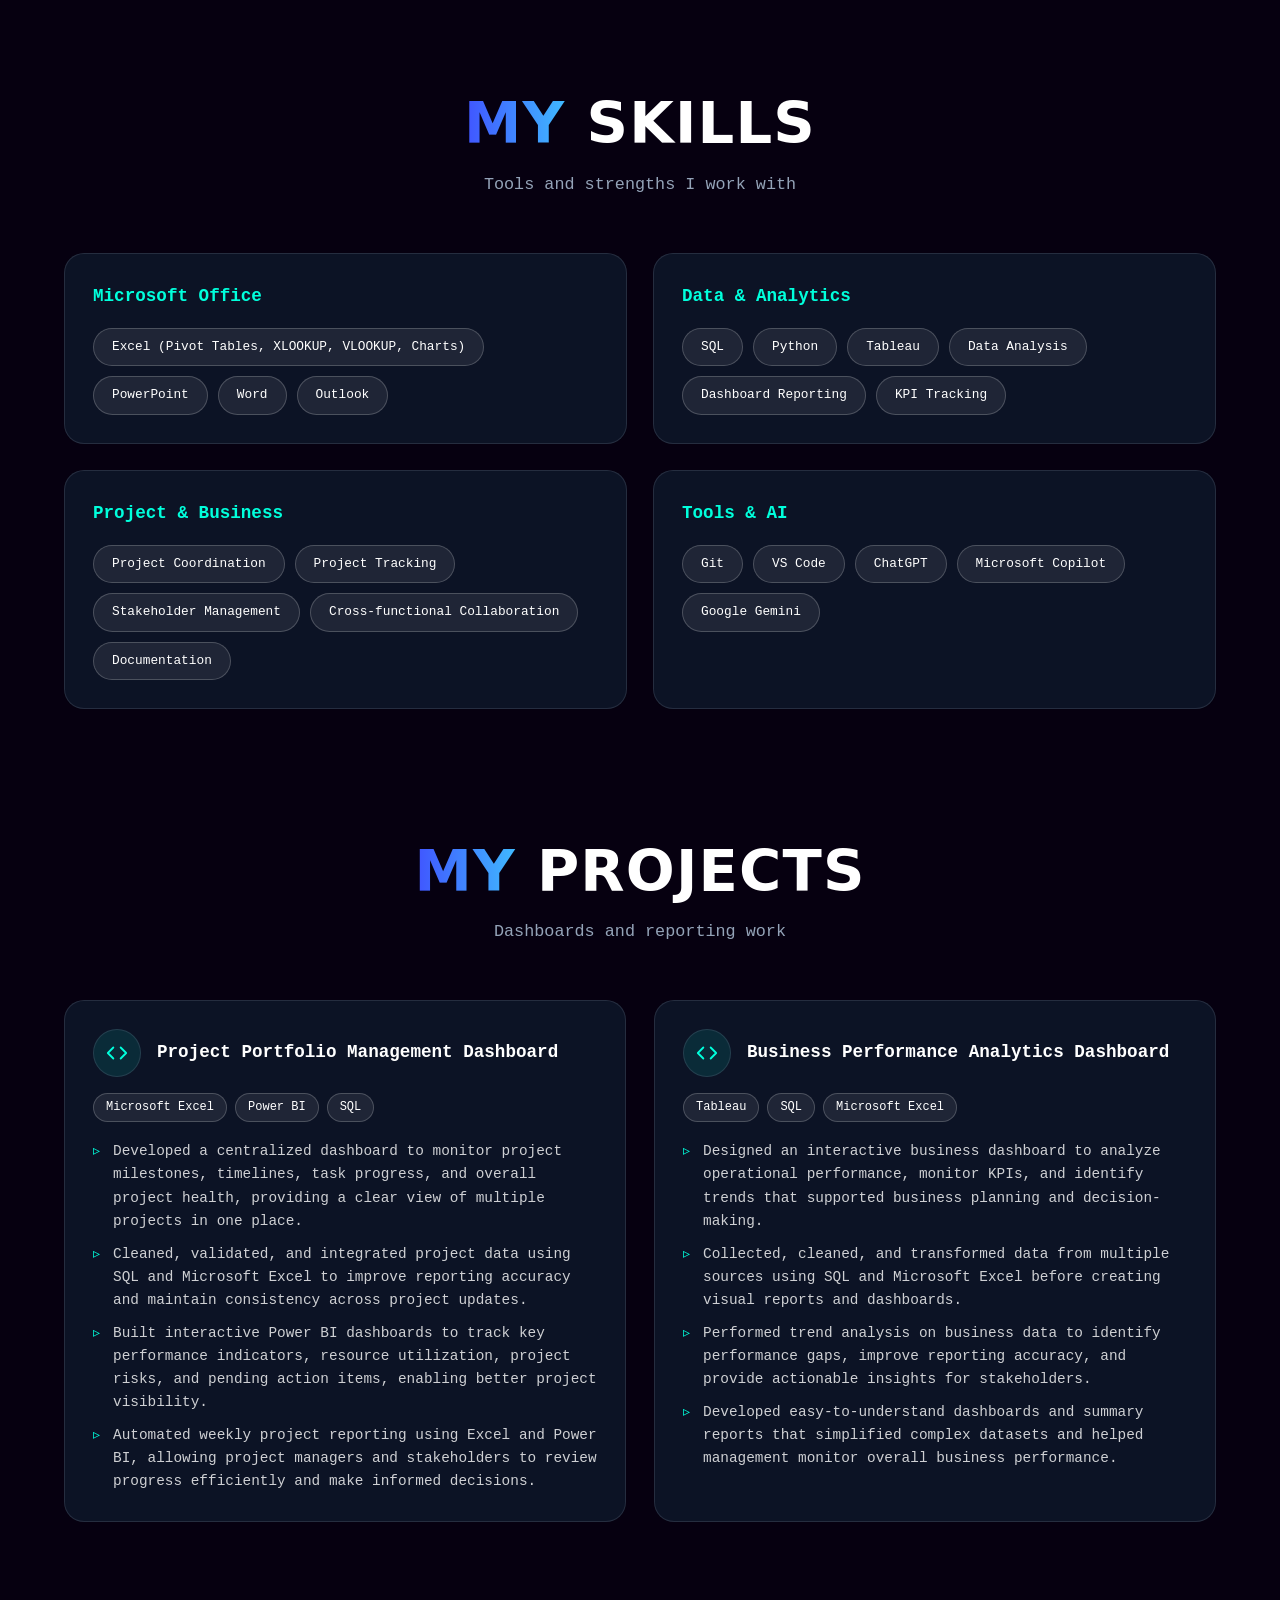
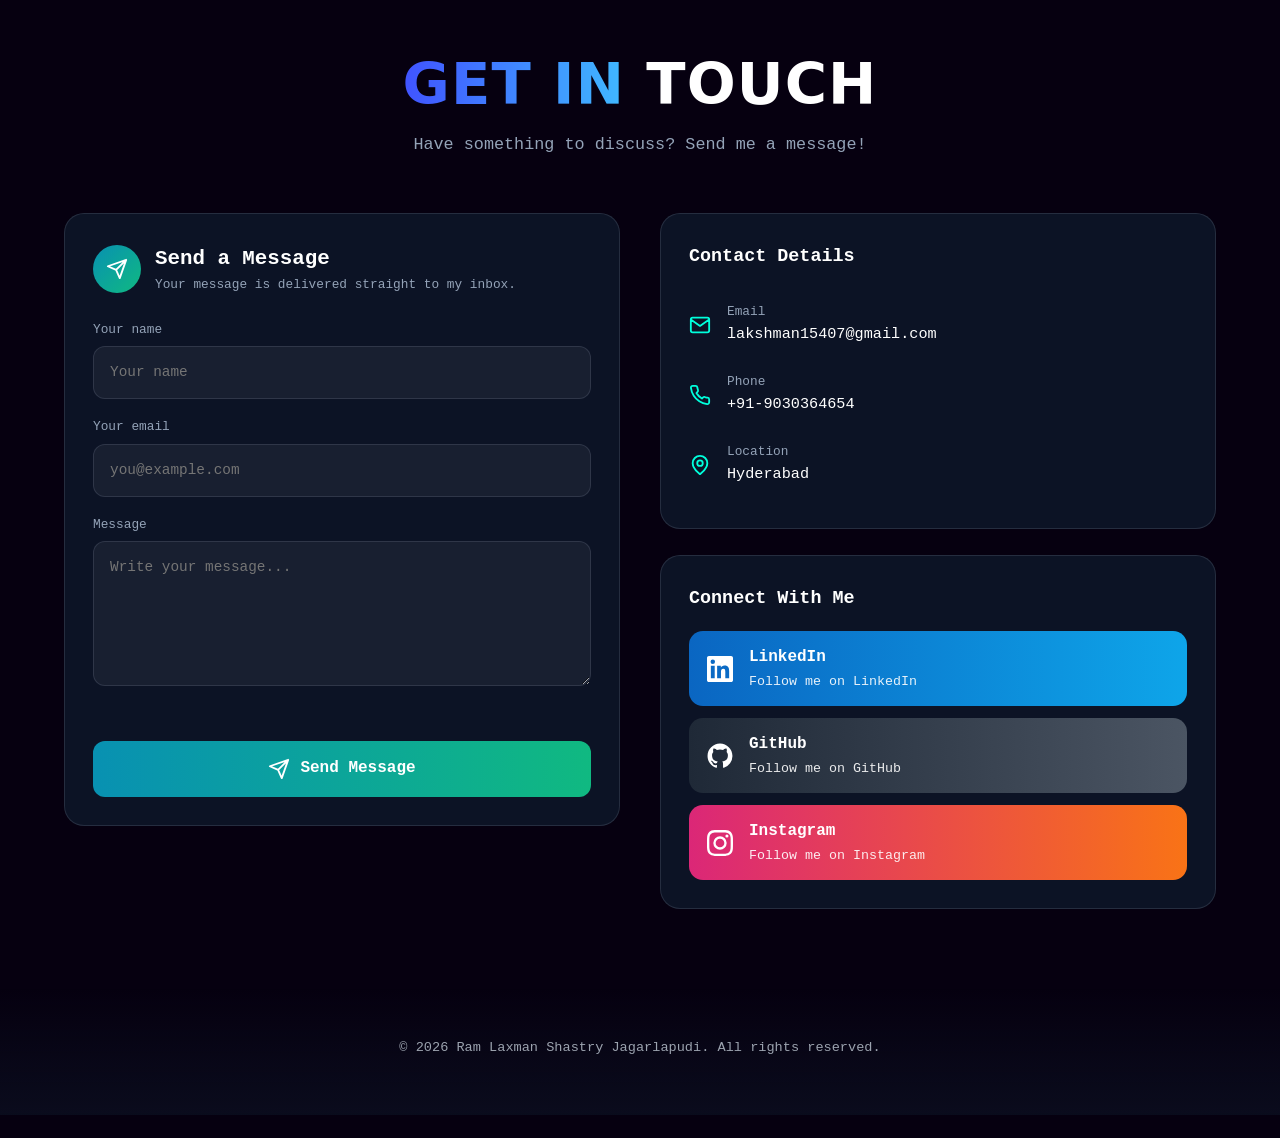
==== commit c7a55248: "Add files via upload" ====
--- a/index.html
+++ b/index.html
@@ -106,22 +106,35 @@
       </div>
     </div>
 
-    <div class="hero-card-wrap reveal">
-      <div class="profile-card" id="profileCard">
-        <div class="pc-glow"></div>
-        <div class="pc-inner">
-          <div class="pc-photo"><img src="profile.jpeg" alt="Ram Laxman Shastry Jagarlapudi" /></div>
-          <div class="pc-info">
-            <h3>Ram Laxman Shastry Jagarlapudi</h3>
-            <p>Process Associate</p>
-            <div class="pc-meta">
-              <span><svg class="ico sm"><use href="#i-building"/></svg> Genpact</span>
-              <span><svg class="ico sm"><use href="#i-pin"/></svg> Hyderabad</span>
-            </div>
-            <a href="#contact" class="pc-btn">Contact Me <svg class="ico sm"><use href="#i-arrow"/></svg></a>
-          </div>
-        </div>
-      </div>
+    <div class="hero-card-wrap" id="lanyardWrap">
+      <canvas id="strapCanvas" aria-hidden="true"></canvas>
+      <div class="id-card" id="idCard" role="img" aria-label="Hanging ID card of Ram Laxman Shastry Jagarlapudi, Process Associate">
+        <span class="id-clip" aria-hidden="true"></span>
+        <div class="id-face">
+          <div class="id-photo"><img src="profile.jpeg" alt="" draggable="false" /></div>
+          <div class="id-band" aria-hidden="true"><span>RAM</span></div>
+          <div class="id-brand" aria-hidden="true"><b>RL</b><span>Portfolio</span></div>
+          <div class="id-blob" aria-hidden="true"></div>
+          <svg class="id-star" viewBox="0 0 100 100" aria-hidden="true">
+            <g fill="#d9f56a" transform="translate(50 50)">
+              <rect x="-7" y="-46" width="14" height="40" rx="7"/>
+              <rect x="-7" y="-46" width="14" height="40" rx="7" transform="rotate(45)"/>
+              <rect x="-7" y="-46" width="14" height="40" rx="7" transform="rotate(90)"/>
+              <rect x="-7" y="-46" width="14" height="40" rx="7" transform="rotate(135)"/>
+              <rect x="-7" y="-46" width="14" height="40" rx="7" transform="rotate(180)"/>
+              <rect x="-7" y="-46" width="14" height="40" rx="7" transform="rotate(225)"/>
+              <rect x="-7" y="-46" width="14" height="40" rx="7" transform="rotate(270)"/>
+              <rect x="-7" y="-46" width="14" height="40" rx="7" transform="rotate(315)"/>
+            </g>
+          </svg>
+          <div class="id-plate">
+            <strong>RAM LAXMAN SHASTRY</strong>
+            <em>PROCESS ASSOCIATE</em>
+          </div>
+        </div>
+        <span class="id-hole" aria-hidden="true"></span>
+      </div>
+      <p class="drag-hint" id="dragHint">Drag the card</p>
     </div>
   </section>
 
--- a/style.css
+++ b/style.css
@@ -313,6 +313,68 @@
 .conn.li { background: linear-gradient(90deg, #0a66c2, #0ea5e9); }
 .conn.gh { background: linear-gradient(90deg, #1f2937, #4b5563); }
 .conn.ig { background: linear-gradient(90deg, #db2777, #f97316); }
+
+
+/* ============ Hanging ID card (lanyard) ============ */
+.hero-card-wrap {
+  --card-fs: 16px;
+  position: relative; display: block; align-self: start; width: 100%; perspective: none;
+  min-height: calc(27 * var(--card-fs) + 150px);
+}
+#strapCanvas { position: absolute; left: 0; top: 0; z-index: 1; pointer-events: none; }
+.id-card {
+  position: absolute; left: 0; top: 0; z-index: 2;
+  width: 17em; height: 27em; font-size: var(--card-fs);
+  border-radius: 1.3em; background: #05080f;
+  cursor: grab; touch-action: none; user-select: none; -webkit-user-select: none; will-change: transform;
+  box-shadow: 0 24px 50px rgba(0, 0, 0, .45), 0 0 0 1px rgba(255, 255, 255, .08);
+}
+.id-card.grabbing { cursor: grabbing; }
+.id-face { position: absolute; inset: 0; border-radius: inherit; overflow: hidden; }
+.id-photo { position: absolute; left: 0; top: 0; right: 0; height: 76%; overflow: hidden; }
+.id-photo img { width: 100%; height: 100%; object-fit: cover; object-position: 50% 8%; filter: grayscale(1) contrast(1.1) brightness(.92); pointer-events: none; }
+.id-photo::after {
+  content: ''; position: absolute; inset: 0;
+  background:
+    linear-gradient(180deg, rgba(5, 8, 15, 0) 55%, #05080f 100%),
+    linear-gradient(100deg, rgba(0, 30, 60, .9) 0%, rgba(0, 150, 180, .5) 55%, rgba(0, 0, 0, .25) 100%);
+  mix-blend-mode: multiply;
+}
+.id-photo::before { content: ''; position: absolute; inset: 0; z-index: 1; background: linear-gradient(180deg, transparent 62%, #05080f 100%); }
+.id-band { position: absolute; right: 0; top: 0; bottom: 24%; width: 25%; background: #000; display: flex; justify-content: center; align-items: flex-start; overflow: hidden; }
+.id-band span {
+  writing-mode: vertical-rl; transform: rotate(180deg);
+  font-family: var(--font-display); font-size: 5.6em; line-height: 1; color: #fff; letter-spacing: .02em; padding: .08em 0;
+}
+.id-brand { position: absolute; left: 1em; top: 1em; display: flex; align-items: center; gap: .55em; z-index: 3; }
+.id-brand b {
+  width: 2.1em; height: 2.1em; display: grid; place-items: center; border-radius: .5em; font-family: var(--font-display);
+  font-size: .8em; color: #00131a; background: linear-gradient(135deg, #40ecff, #10b981);
+}
+.id-brand span { color: #fff; font-size: .72em; font-weight: 700; letter-spacing: .08em; }
+.id-blob { position: absolute; right: -3em; bottom: -2.5em; width: 11em; height: 9em; border-radius: 50%; background: #6fd3e6; }
+.id-star { position: absolute; right: .35em; bottom: .3em; width: 3.4em; height: 3.4em; transform: rotate(14deg); z-index: 4; }
+.id-plate {
+  position: absolute; left: 1em; bottom: 1.4em; width: 14.4em; padding: .85em .9em .9em; border-radius: 1em;
+  background: #f1f1f1; box-shadow: 0 6px 18px rgba(0, 0, 0, .35); text-align: center; z-index: 3;
+}
+.id-plate strong { display: block; font-family: var(--font-display); font-size: .8em; color: #111; letter-spacing: .02em; white-space: nowrap; }
+.id-plate em {
+  display: block; margin-top: .6em; padding: .5em .4em; border-radius: .6em; background: #000; color: #fff;
+  font-style: normal; font-weight: 700; font-size: .62em; letter-spacing: .08em;
+}
+.id-clip {
+  position: absolute; left: 50%; top: -2.7em; width: 1.7em; height: 4em; margin-left: -.85em; z-index: 4;
+  border-radius: .6em .6em .5em .5em; background: linear-gradient(90deg, #0a0a0f, #2a2a33 45%, #0a0a0f);
+  box-shadow: 0 2px 6px rgba(0, 0, 0, .5);
+}
+.id-clip::after { content: ''; position: absolute; left: 50%; bottom: .45em; width: .7em; height: .7em; margin-left: -.35em; border-radius: 50%; background: #000; box-shadow: inset 0 0 0 2px #3a3a45; }
+.id-hole { position: absolute; left: 50%; top: .75em; width: 3.2em; height: .7em; margin-left: -1.6em; border-radius: 1em; background: #000; box-shadow: inset 0 1px 3px rgba(255,255,255,.15); z-index: 3; }
+.drag-hint { position: absolute; left: 0; right: 0; bottom: 0; text-align: center; font-size: .8rem; color: var(--muted); transition: opacity .4s; pointer-events: none; }
+.drag-hint.hide { opacity: 0; }
+@media (max-width: 960px) {
+  .hero-card-wrap { --card-fs: 12.5px; }
+}
 
 /* ---- contact form: sending + sent states ---- */
 .hp { position: absolute; left: -9999px; width: 1px; height: 1px; opacity: 0; pointer-events: none; }
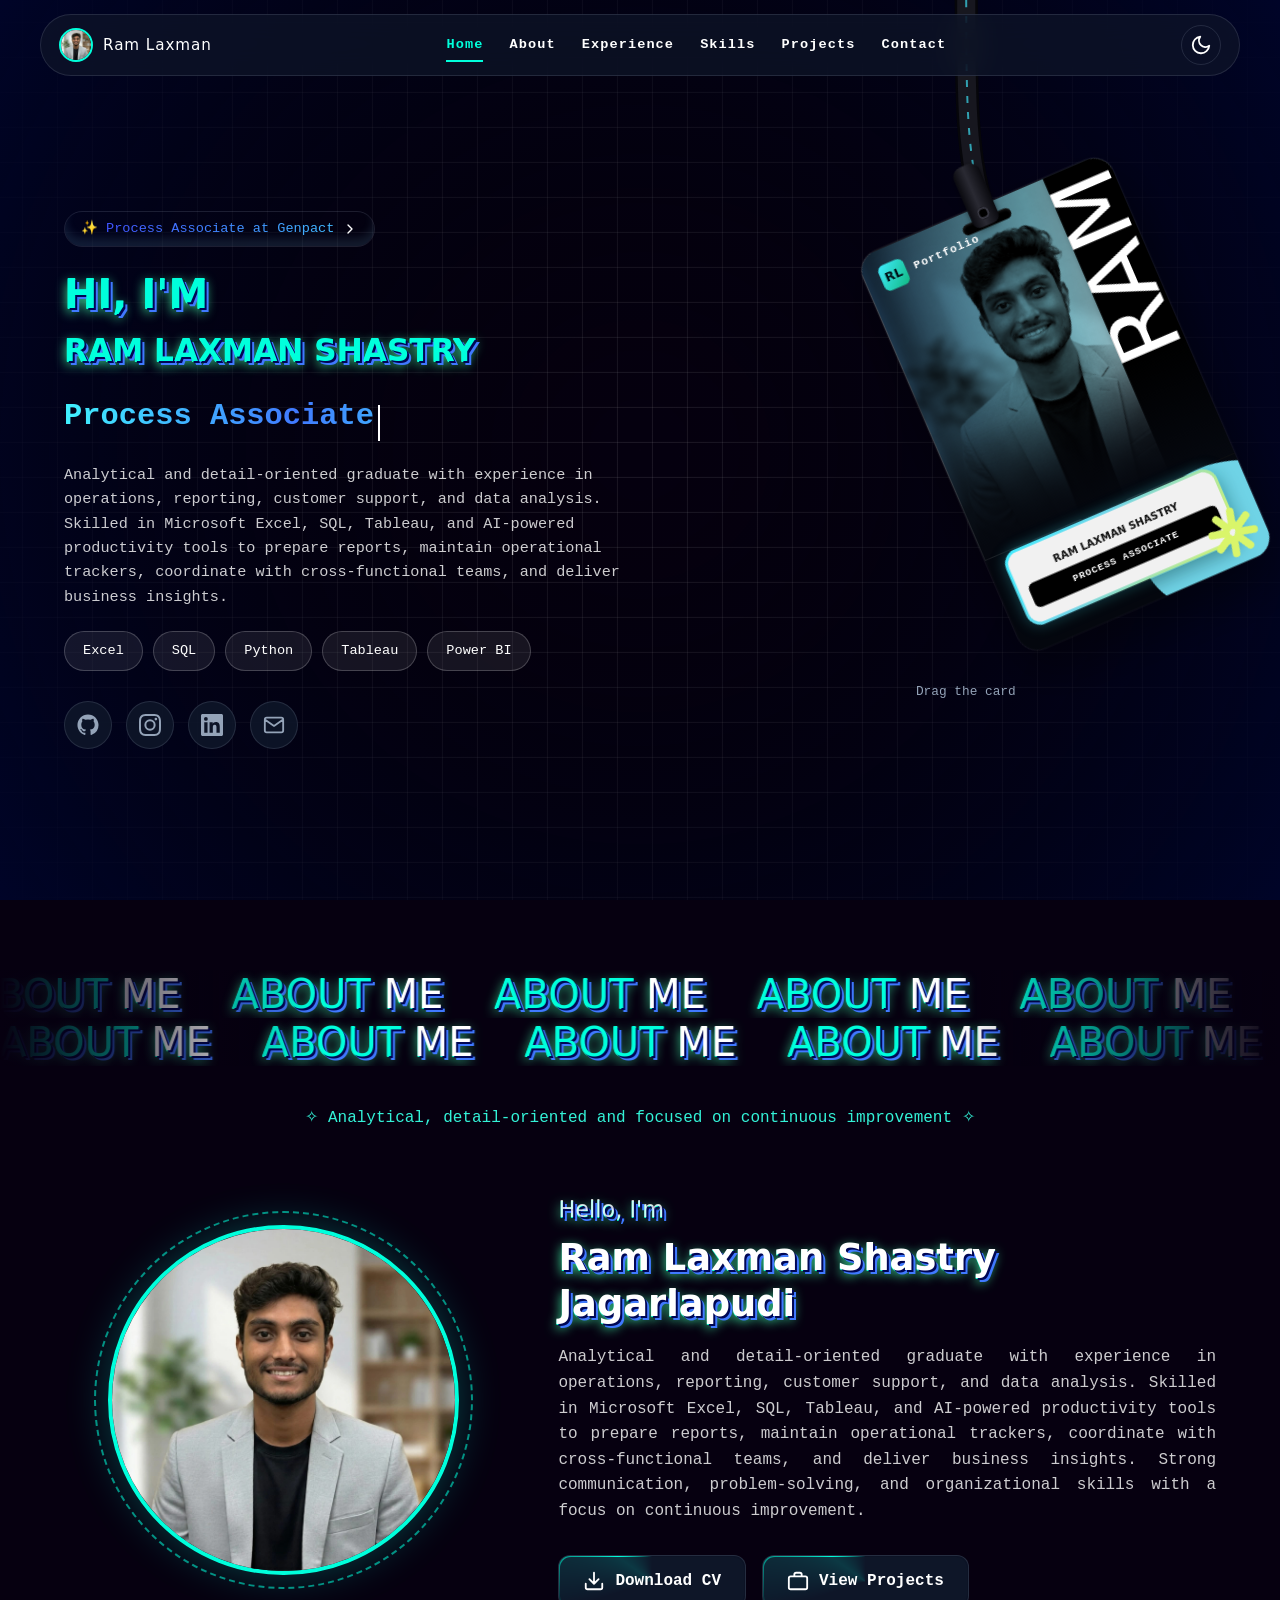
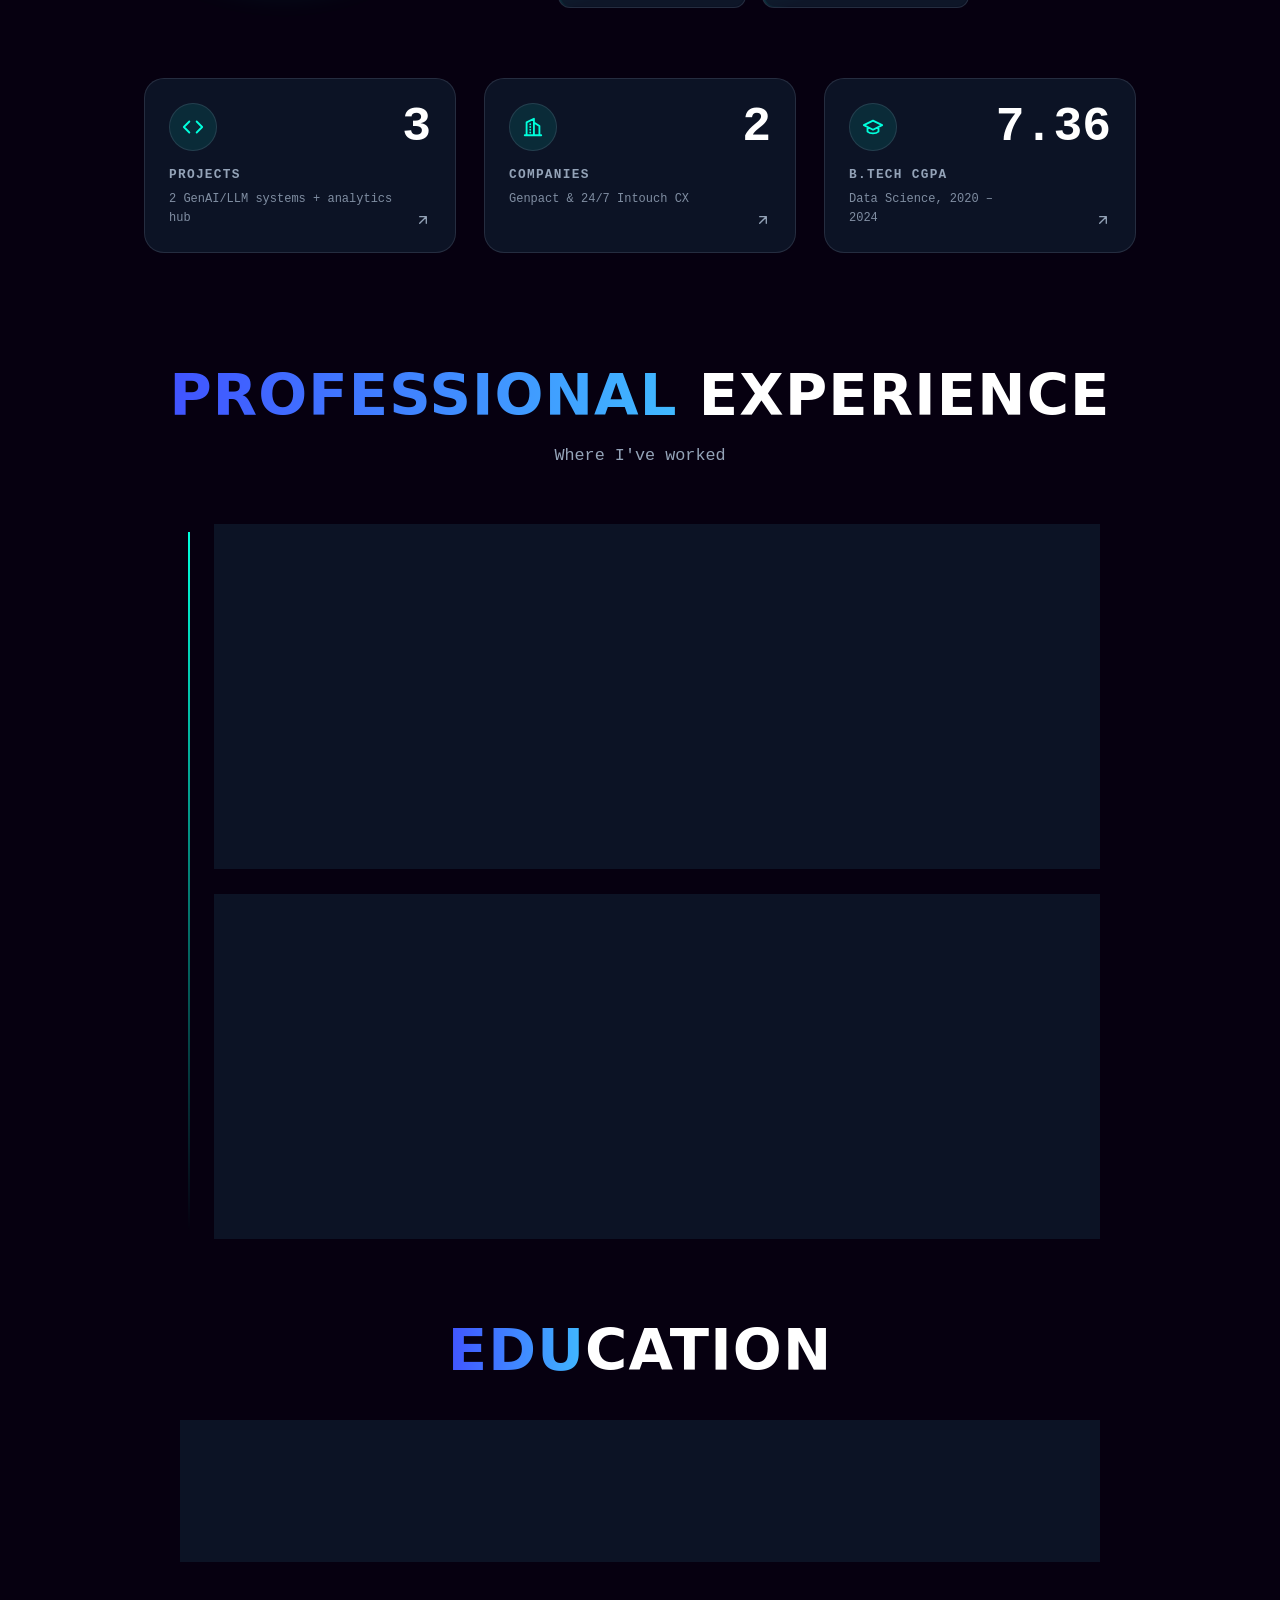
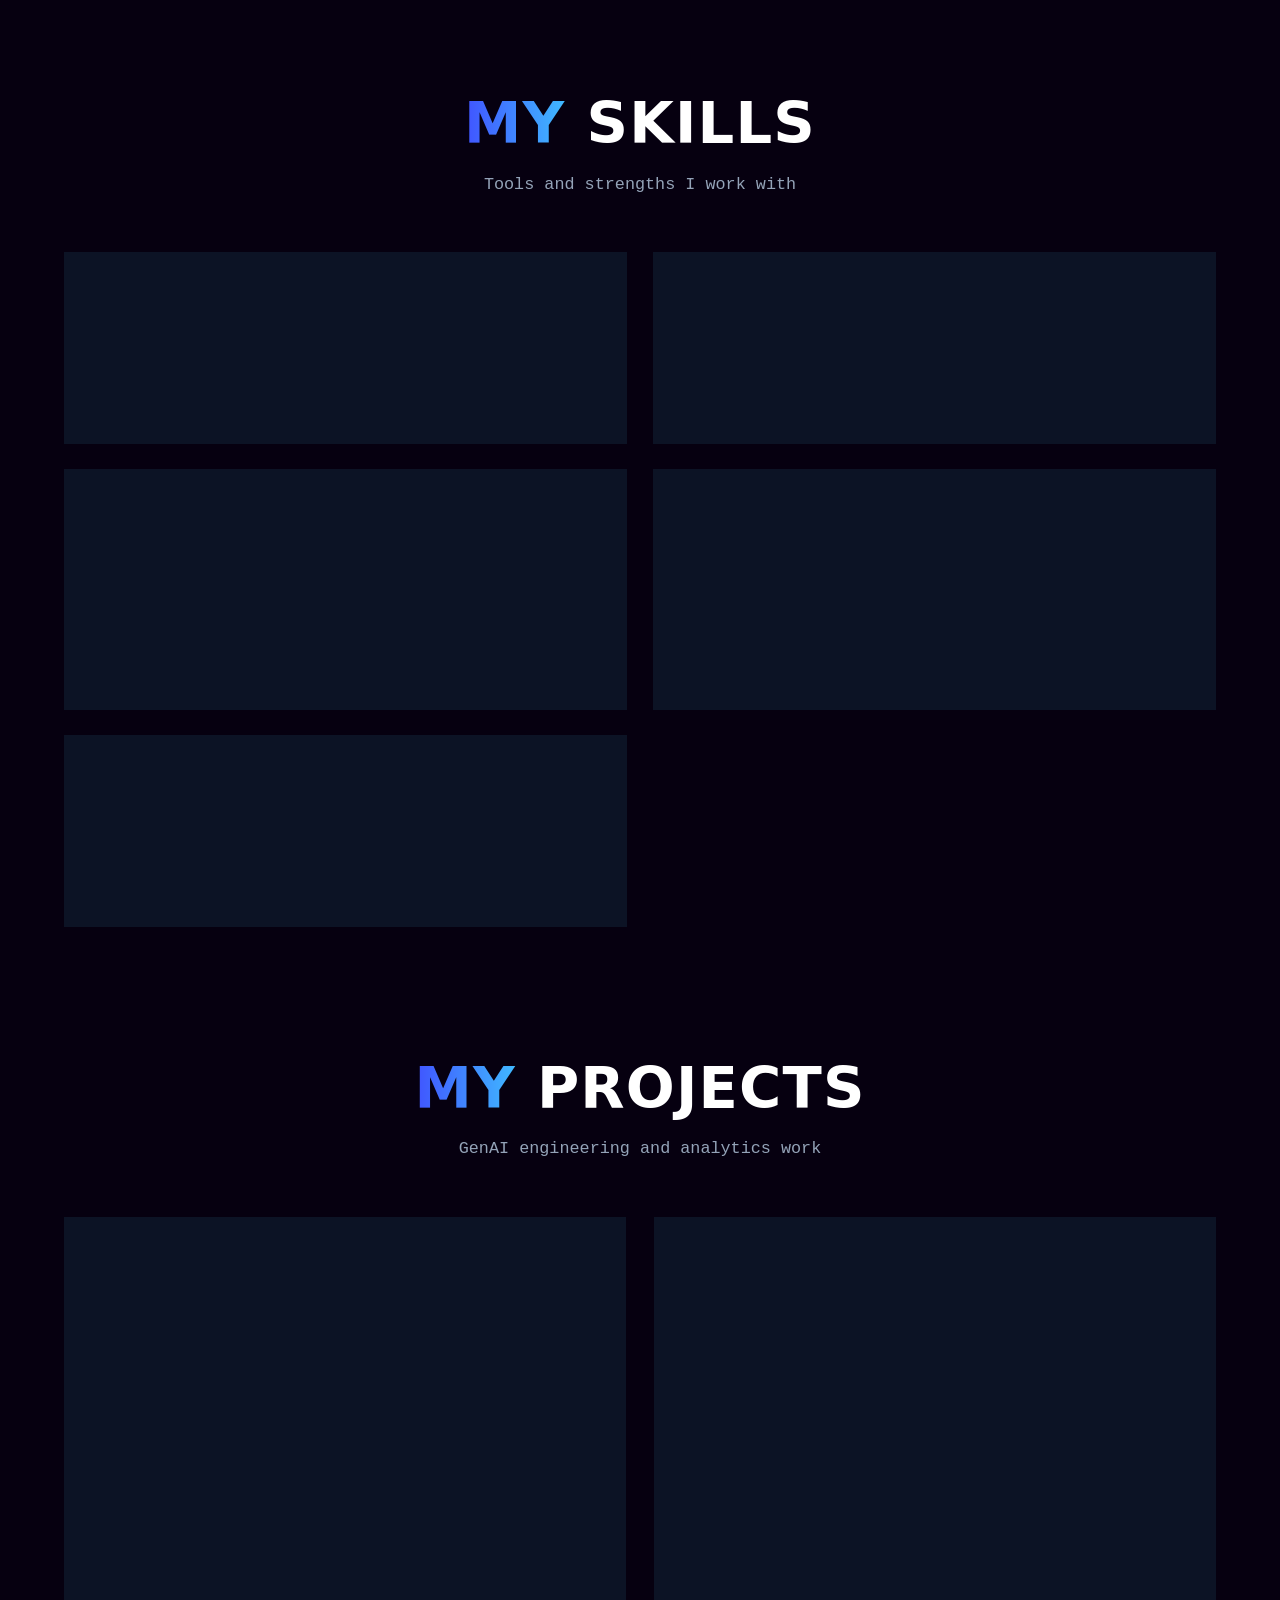
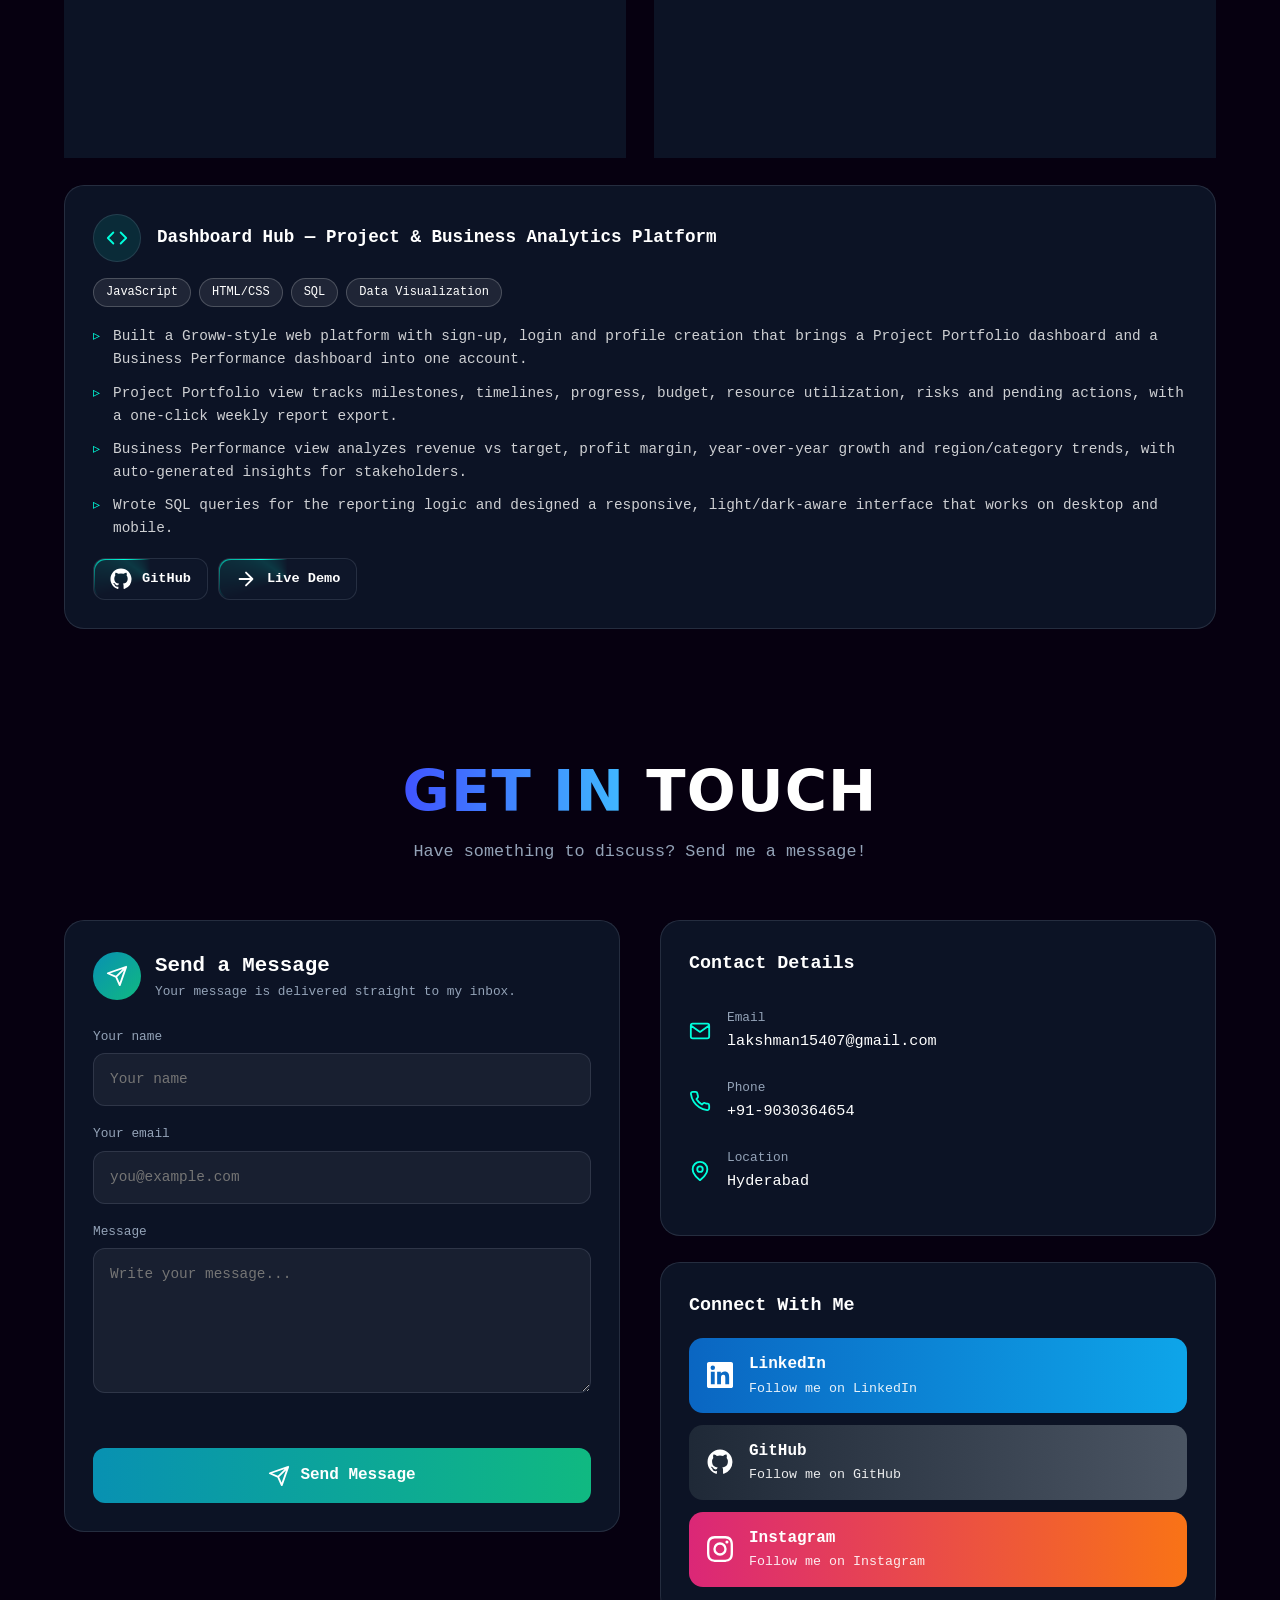
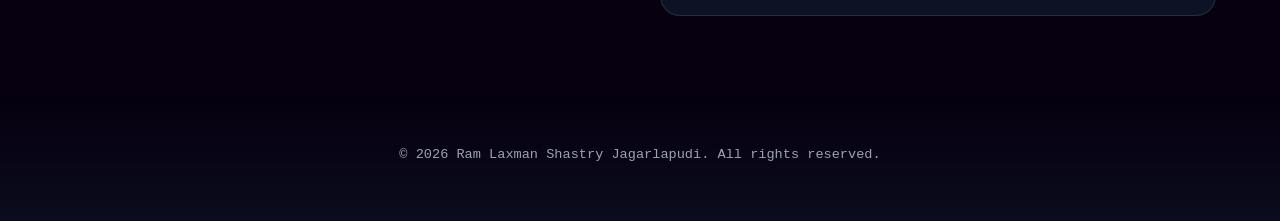
==== commit 8ec68bc8: "Add files via upload" ====
--- a/index.html
+++ b/index.html
@@ -4,7 +4,7 @@
   <meta charset="UTF-8" />
   <meta name="viewport" content="width=device-width, initial-scale=1.0" />
   <title>Ram Laxman Shastry Jagarlapudi | Portfolio</title>
-  <meta name="description" content="Portfolio of Ram Laxman Shastry Jagarlapudi - Process Associate at Genpact, Hyderabad. Excel, SQL, Python, Tableau, Power BI." />
+  <meta name="description" content="Portfolio of Ram Laxman Shastry Jagarlapudi - Process Associate at Genpact, Hyderabad. Excel, SQL, Python, Tableau, Power BI, and GenAI/LLM engineering projects (RAG, multi-agent systems)." />
   <link rel="icon" type="image/png" href="favicon.png" />
   <link rel="stylesheet" href="style.css" />
 </head>
@@ -178,9 +178,9 @@
         <div class="stat-l">
           <div class="stat-ico"><svg class="ico"><use href="#i-code"/></svg></div>
           <h4>Projects</h4>
-          <p>Dashboards built with Power BI &amp; Tableau</p>
-        </div>
-        <div class="stat-r"><b data-count="2">2</b><svg class="ico sm arrow"><use href="#i-arrow"/></svg></div>
+          <p>2 GenAI/LLM systems + analytics hub</p>
+        </div>
+        <div class="stat-r"><b data-count="3">3</b><svg class="ico sm arrow"><use href="#i-arrow"/></svg></div>
       </div>
       <div class="stat reveal">
         <div class="stat-l">
@@ -288,7 +288,20 @@
           <span class="chip">Documentation</span>
         </div>
       </div>
-      <div class="card skill-card reveal">
+            <div class="card skill-card reveal">
+        <h3>GenAI &amp; LLM Engineering</h3>
+        <div class="chips">
+          <span class="chip">RAG (hybrid retrieval, reranking)</span>
+          <span class="chip">LangGraph</span>
+          <span class="chip">FastAPI</span>
+          <span class="chip">pgvector</span>
+          <span class="chip">Tool calling</span>
+          <span class="chip">LLM evaluation</span>
+          <span class="chip">Docker</span>
+          <span class="chip">GitHub Actions</span>
+        </div>
+      </div>
+<div class="card skill-card reveal">
         <h3>Tools &amp; AI</h3>
         <div class="chips">
           <span class="chip">Git</span>
@@ -304,43 +317,70 @@
   <!-- PROJECTS -->
   <section id="projects" class="container section">
     <h2 class="sec-title reveal"><span class="grad-title">MY</span> <span class="plain">PROJECTS</span></h2>
-    <p class="sec-sub reveal">Dashboards and reporting work</p>
+    <p class="sec-sub reveal">GenAI engineering and analytics work</p>
 
     <div class="project-grid">
       <article class="card project reveal">
         <div class="proj-top">
           <div class="stat-ico"><svg class="ico"><use href="#i-code"/></svg></div>
-          <h3>Project Portfolio Management Dashboard</h3>
+          <h3>Enterprise Knowledge Intelligence Platform &mdash; Advanced RAG</h3>
         </div>
         <div class="chips tight">
-          <span class="chip sm">Microsoft Excel</span>
-          <span class="chip sm">Power BI</span>
-          <span class="chip sm">SQL</span>
+          <span class="chip sm">Python</span><span class="chip sm">FastAPI</span><span class="chip sm">LangGraph</span><span class="chip sm">pgvector</span><span class="chip sm">BM25</span><span class="chip sm">Reranking</span><span class="chip sm">Docker</span>
         </div>
         <ul>
-          <li>Developed a centralized dashboard to monitor project milestones, timelines, task progress, and overall project health, providing a clear view of multiple projects in one place.</li>
-          <li>Cleaned, validated, and integrated project data using SQL and Microsoft Excel to improve reporting accuracy and maintain consistency across project updates.</li>
-          <li>Built interactive Power BI dashboards to track key performance indicators, resource utilization, project risks, and pending action items, enabling better project visibility.</li>
-          <li>Automated weekly project reporting using Excel and Power BI, allowing project managers and stakeholders to review progress efficiently and make informed decisions.</li>
+          <li>Permission-aware hybrid retrieval (BM25 + dense, RRF) with reranking, abstention and citation-grounded answers; document ACLs are enforced before scoring.</li>
+          <li>Ran a retrieval ablation on a reproducible synthetic corpus: 0 permission leaks across all modes and the injected prompt-injection payload never reached an answer. Hybrid did not beat BM25 in the offline setup, and the report says so.</li>
+          <li>Includes caching, token/cost tracking, latency benchmarks, 12 unit tests, Dockerfile and a GitHub Actions CI/CD pipeline.</li>
         </ul>
+        <div class="proj-links">
+          <a class="btn-border" href="https://github.com/Laxman8737/enterprise-rag-platform" target="_blank" rel="noopener noreferrer"><svg class="ico"><use href="#i-github"/></svg> GitHub</a>
+          <a class="btn-border" href="projects/enterprise-rag/index.html" target="_blank" rel="noopener noreferrer"><svg class="ico"><use href="#i-arrow"/></svg> Live Demo</a>
+          <a class="btn-border" href="https://github.com/Laxman8737/enterprise-rag-platform/blob/main/EVAL_REPORT.md" target="_blank" rel="noopener noreferrer"><svg class="ico"><use href="#i-briefcase"/></svg> Eval Report</a>
+        </div>
       </article>
 
       <article class="card project reveal">
         <div class="proj-top">
           <div class="stat-ico"><svg class="ico"><use href="#i-code"/></svg></div>
-          <h3>Business Performance Analytics Dashboard</h3>
+          <h3>Multi-Agent Research &amp; Decision Intelligence System</h3>
         </div>
         <div class="chips tight">
-          <span class="chip sm">Tableau</span>
+          <span class="chip sm">Python</span><span class="chip sm">LangGraph</span><span class="chip sm">Tool calling</span><span class="chip sm">Pydantic</span><span class="chip sm">FastAPI</span><span class="chip sm">Docker</span>
+        </div>
+        <ul>
+          <li>Planner, researcher, extractor, verifier, conflict-detector and writer agents that produce cited briefs separating corroborated, single-source and conflicting claims.</li>
+          <li>Schema-validated tool calling, prompt-injection quarantine, per-run trace and token/cost usage; evaluated against a no-verification baseline on seeded ground truth.</li>
+          <li>Reference agents are rule-based and the eval set is small (12 facts); limitations and next steps are documented in the repo.</li>
+        </ul>
+        <div class="proj-links">
+          <a class="btn-border" href="https://github.com/Laxman8737/multi-agent-research-system" target="_blank" rel="noopener noreferrer"><svg class="ico"><use href="#i-github"/></svg> GitHub</a>
+          <a class="btn-border" href="projects/research-agents/index.html" target="_blank" rel="noopener noreferrer"><svg class="ico"><use href="#i-arrow"/></svg> Live Demo</a>
+          <a class="btn-border" href="https://github.com/Laxman8737/multi-agent-research-system/blob/main/EVAL_REPORT.md" target="_blank" rel="noopener noreferrer"><svg class="ico"><use href="#i-briefcase"/></svg> Eval Report</a>
+        </div>
+      </article>
+
+      <article class="card project reveal span-2">
+        <div class="proj-top">
+          <div class="stat-ico"><svg class="ico"><use href="#i-code"/></svg></div>
+          <h3>Dashboard Hub &mdash; Project &amp; Business Analytics Platform</h3>
+        </div>
+        <div class="chips tight">
+          <span class="chip sm">JavaScript</span>
+          <span class="chip sm">HTML/CSS</span>
           <span class="chip sm">SQL</span>
-          <span class="chip sm">Microsoft Excel</span>
+          <span class="chip sm">Data Visualization</span>
         </div>
         <ul>
-          <li>Designed an interactive business dashboard to analyze operational performance, monitor KPIs, and identify trends that supported business planning and decision-making.</li>
-          <li>Collected, cleaned, and transformed data from multiple sources using SQL and Microsoft Excel before creating visual reports and dashboards.</li>
-          <li>Performed trend analysis on business data to identify performance gaps, improve reporting accuracy, and provide actionable insights for stakeholders.</li>
-          <li>Developed easy-to-understand dashboards and summary reports that simplified complex datasets and helped management monitor overall business performance.</li>
+          <li>Built a Groww-style web platform with sign-up, login and profile creation that brings a Project Portfolio dashboard and a Business Performance dashboard into one account.</li>
+          <li>Project Portfolio view tracks milestones, timelines, progress, budget, resource utilization, risks and pending actions, with a one-click weekly report export.</li>
+          <li>Business Performance view analyzes revenue vs target, profit margin, year-over-year growth and region/category trends, with auto-generated insights for stakeholders.</li>
+          <li>Wrote SQL queries for the reporting logic and designed a responsive, light/dark-aware interface that works on desktop and mobile.</li>
         </ul>
+        <div class="proj-links">
+          <a class="btn-border" href="https://github.com/Laxman8737/dashboard-hub" target="_blank" rel="noopener noreferrer"><svg class="ico"><use href="#i-github"/></svg> GitHub</a>
+          <a class="btn-border" href="projects/dashboard-hub/index.html" target="_blank" rel="noopener noreferrer"><svg class="ico"><use href="#i-arrow"/></svg> Live Demo</a>
+        </div>
       </article>
     </div>
   </section>
--- a/style.css
+++ b/style.css
@@ -355,10 +355,12 @@
 .id-blob { position: absolute; right: -3em; bottom: -2.5em; width: 11em; height: 9em; border-radius: 50%; background: #6fd3e6; }
 .id-star { position: absolute; right: .35em; bottom: .3em; width: 3.4em; height: 3.4em; transform: rotate(14deg); z-index: 4; }
 .id-plate {
-  position: absolute; left: 1em; bottom: 1.4em; width: 14.4em; padding: .85em .9em .9em; border-radius: 1em;
-  background: #f1f1f1; box-shadow: 0 6px 18px rgba(0, 0, 0, .35); text-align: center; z-index: 3;
-}
-.id-plate strong { display: block; font-family: var(--font-display); font-size: .8em; color: #111; letter-spacing: .02em; white-space: nowrap; }
+  position: absolute; left: 1em; bottom: 1.4em; width: 14.4em; box-sizing: border-box; padding: .8em .6em .85em; border-radius: 1em;
+  border: .2em solid transparent;
+  background: linear-gradient(#f1f1f1, #f1f1f1) padding-box, linear-gradient(135deg, #40ecff 0%, #6fd3e6 40%, #d9f56a 100%) border-box;
+  box-shadow: 0 6px 18px rgba(0, 0, 0, .35), 0 0 14px rgba(64, 236, 255, .35); text-align: center; z-index: 3;
+}
+.id-plate strong { display: block; font-family: var(--font-display); font-size: .64em; color: #111; letter-spacing: 0; white-space: nowrap; overflow: visible; }
 .id-plate em {
   display: block; margin-top: .6em; padding: .5em .4em; border-radius: .6em; background: #000; color: #fff;
   font-style: normal; font-weight: 700; font-size: .62em; letter-spacing: .08em;
@@ -444,3 +446,10 @@
   * { animation-duration: .01ms !important; animation-iteration-count: 1 !important; transition-duration: .01ms !important; }
   .reveal { opacity: 1; transform: none; }
 }
+
+.proj-links{display:flex;flex-wrap:wrap;gap:10px;margin-top:18px}
+.proj-links .btn-border{padding:9px 16px;font-size:.85rem}
+.project-grid.single{grid-template-columns:1fr}
+
+.project-grid .span-2{grid-column:1/-1}
+@media(max-width:900px){.project-grid .span-2{grid-column:auto}}
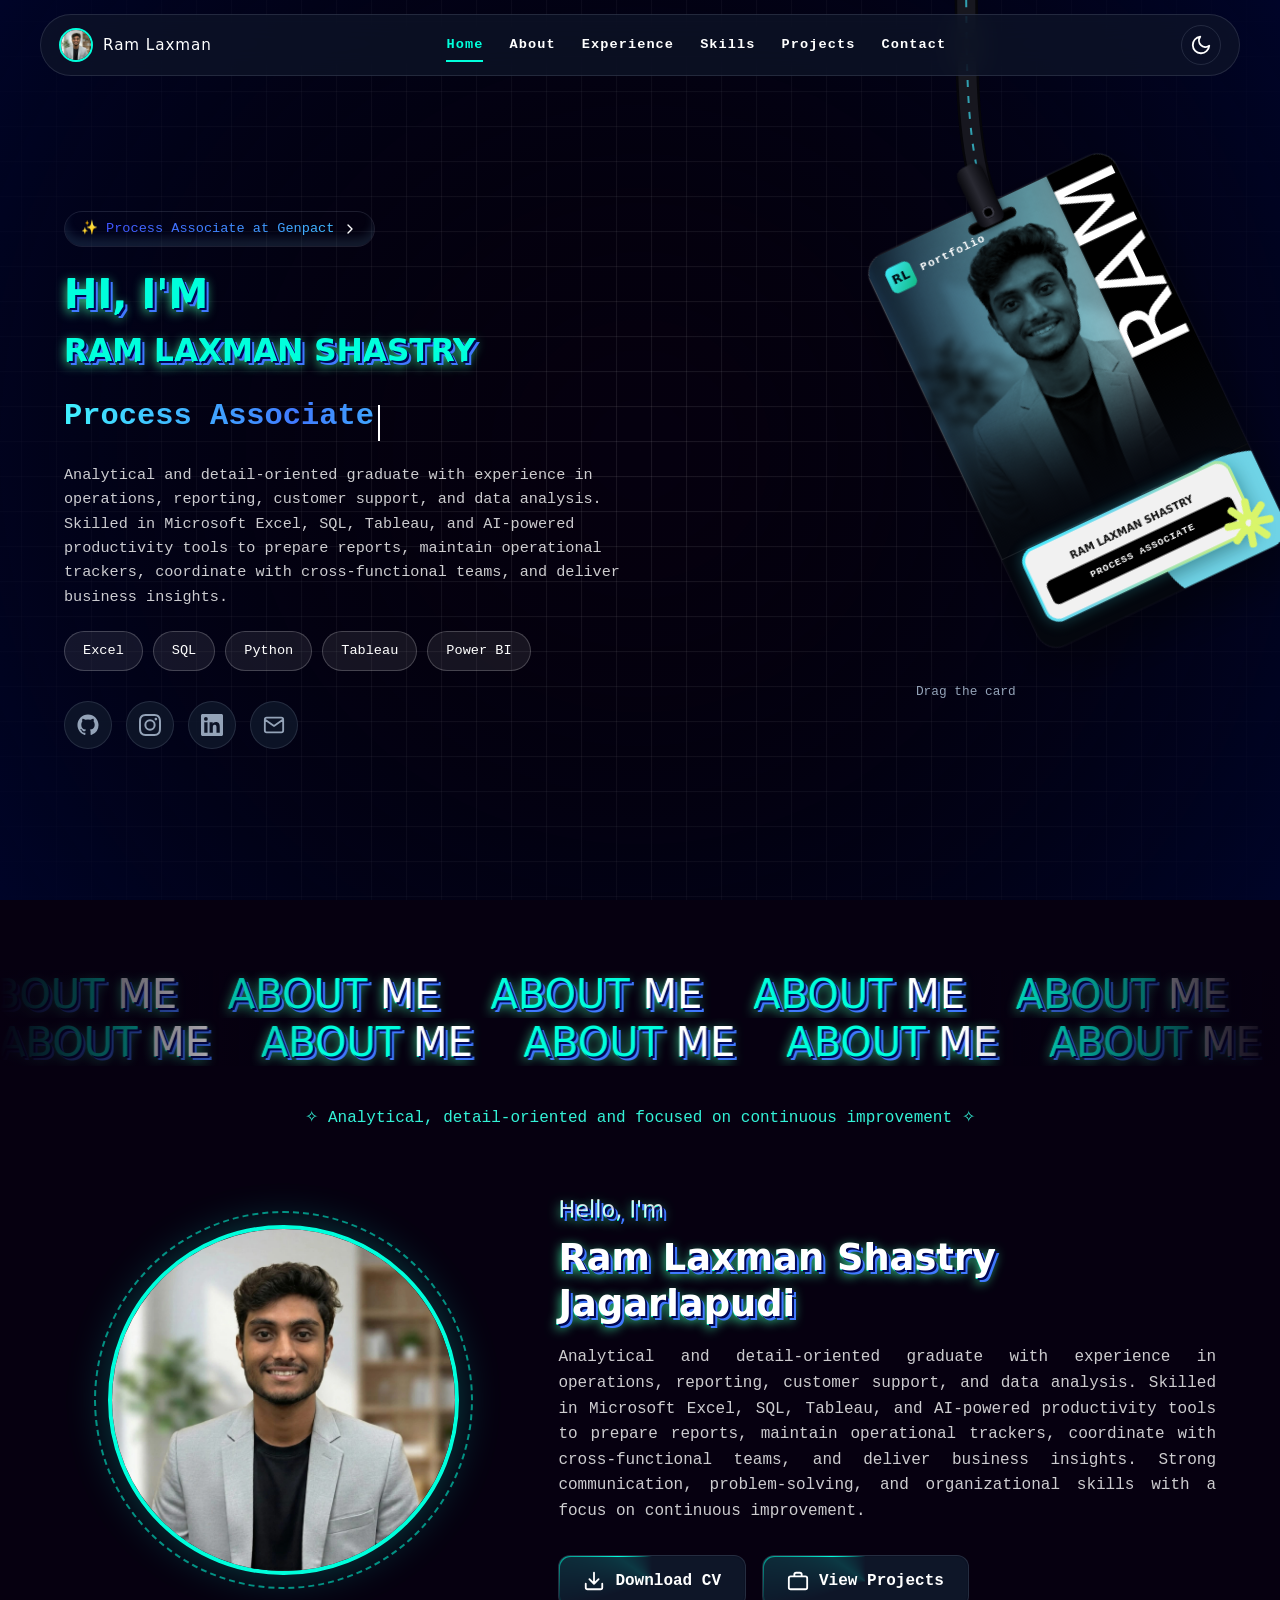
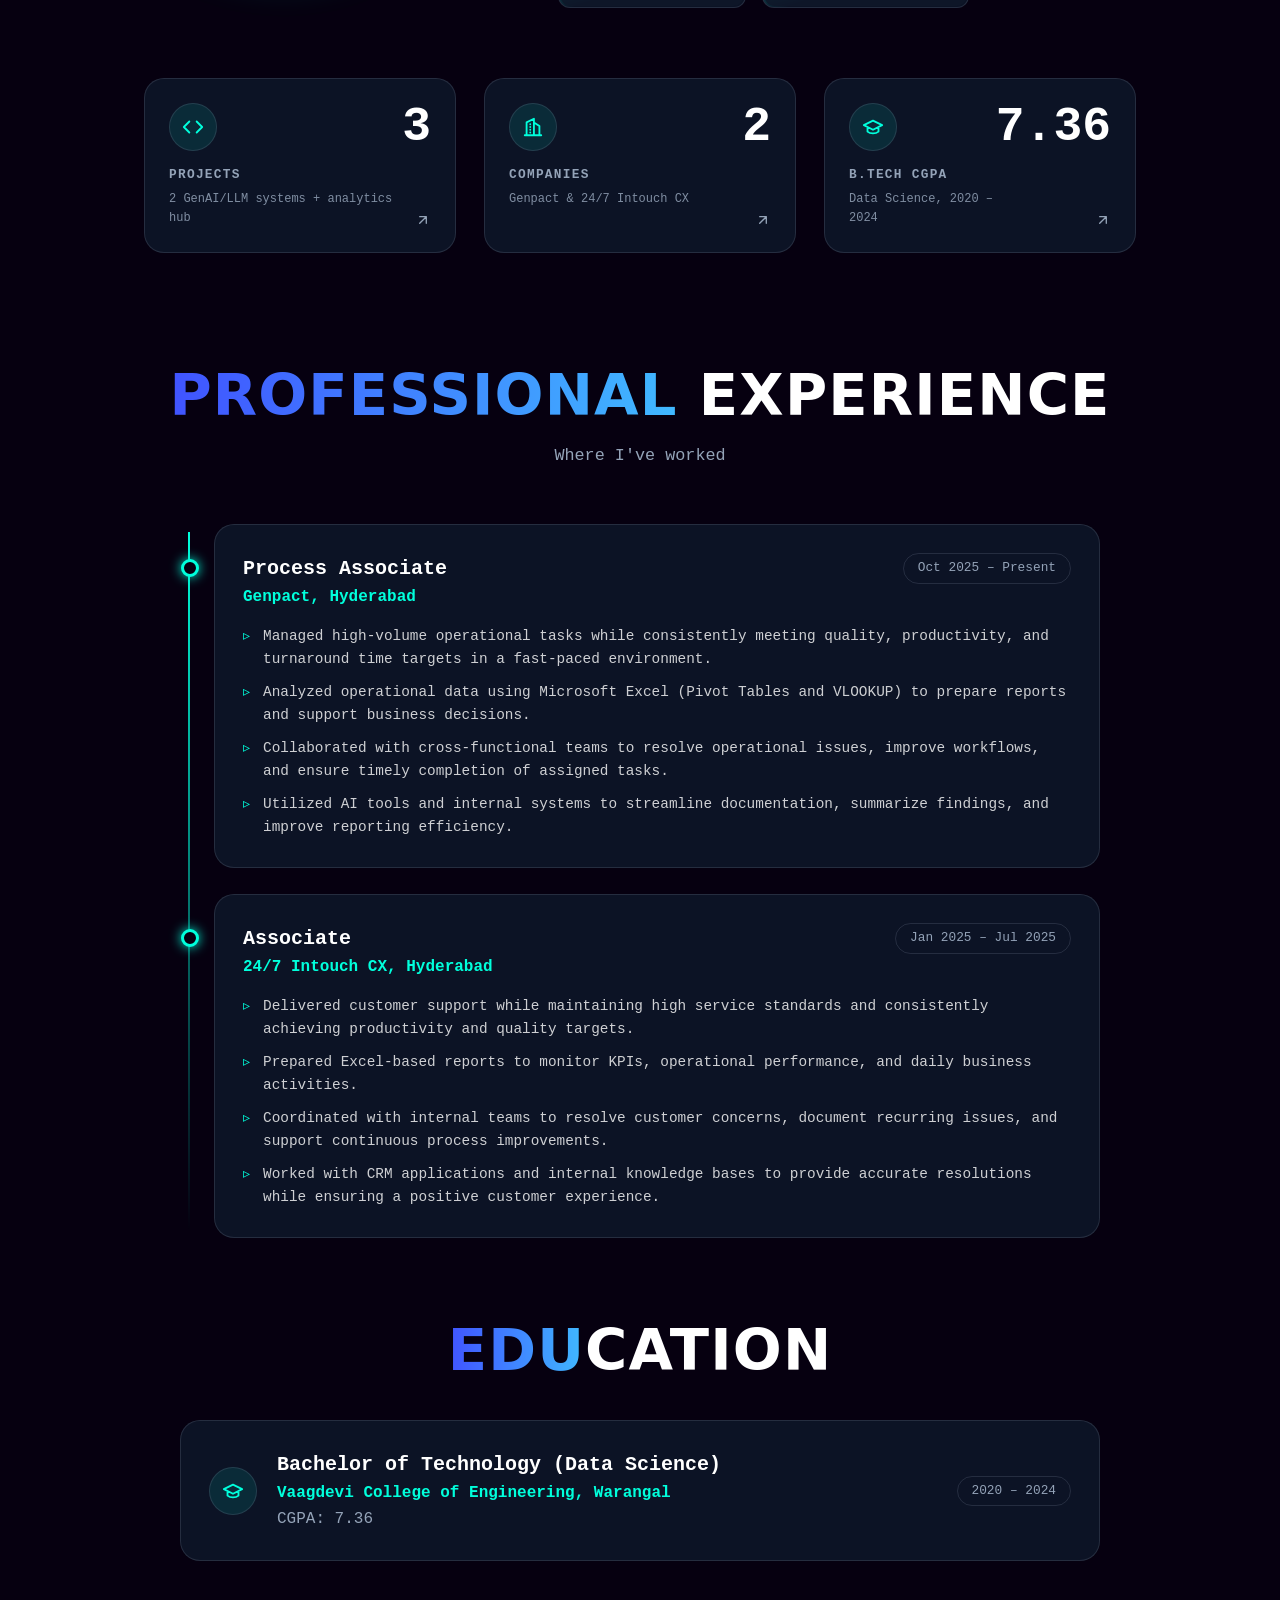
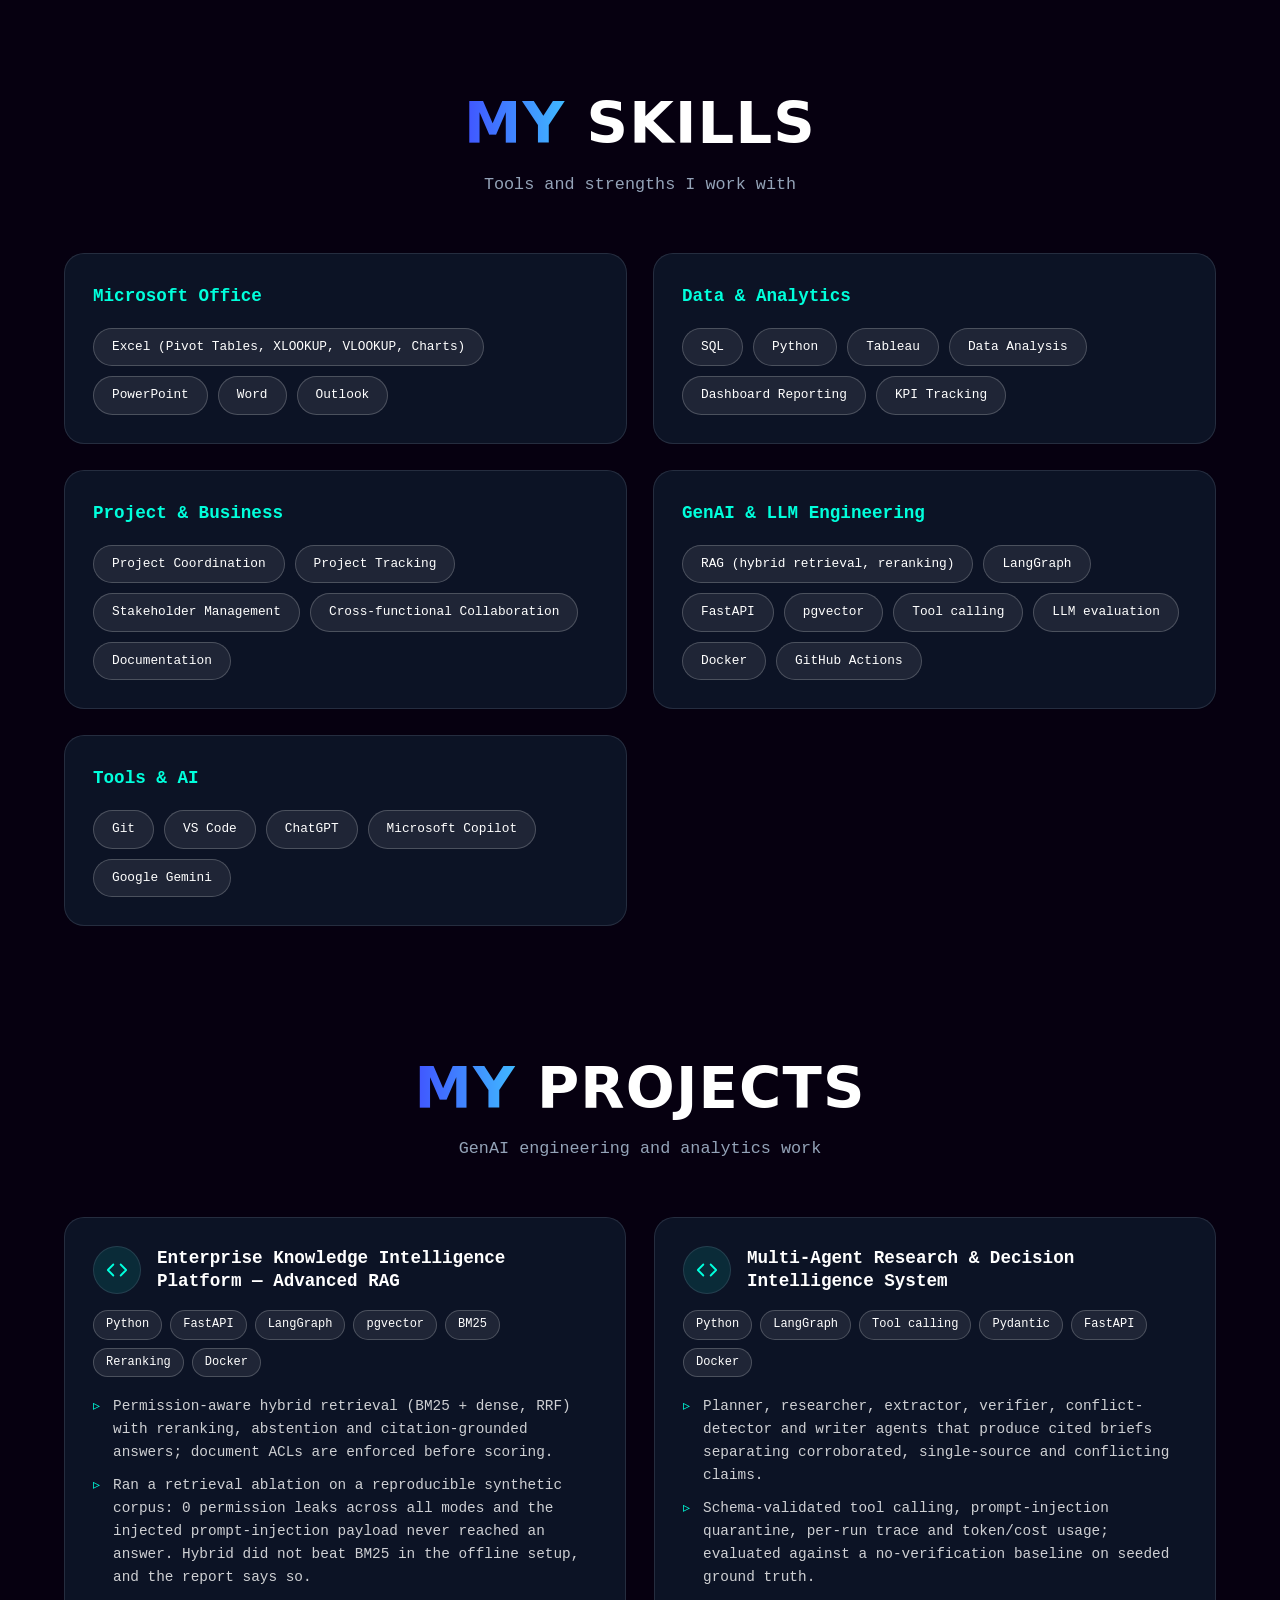
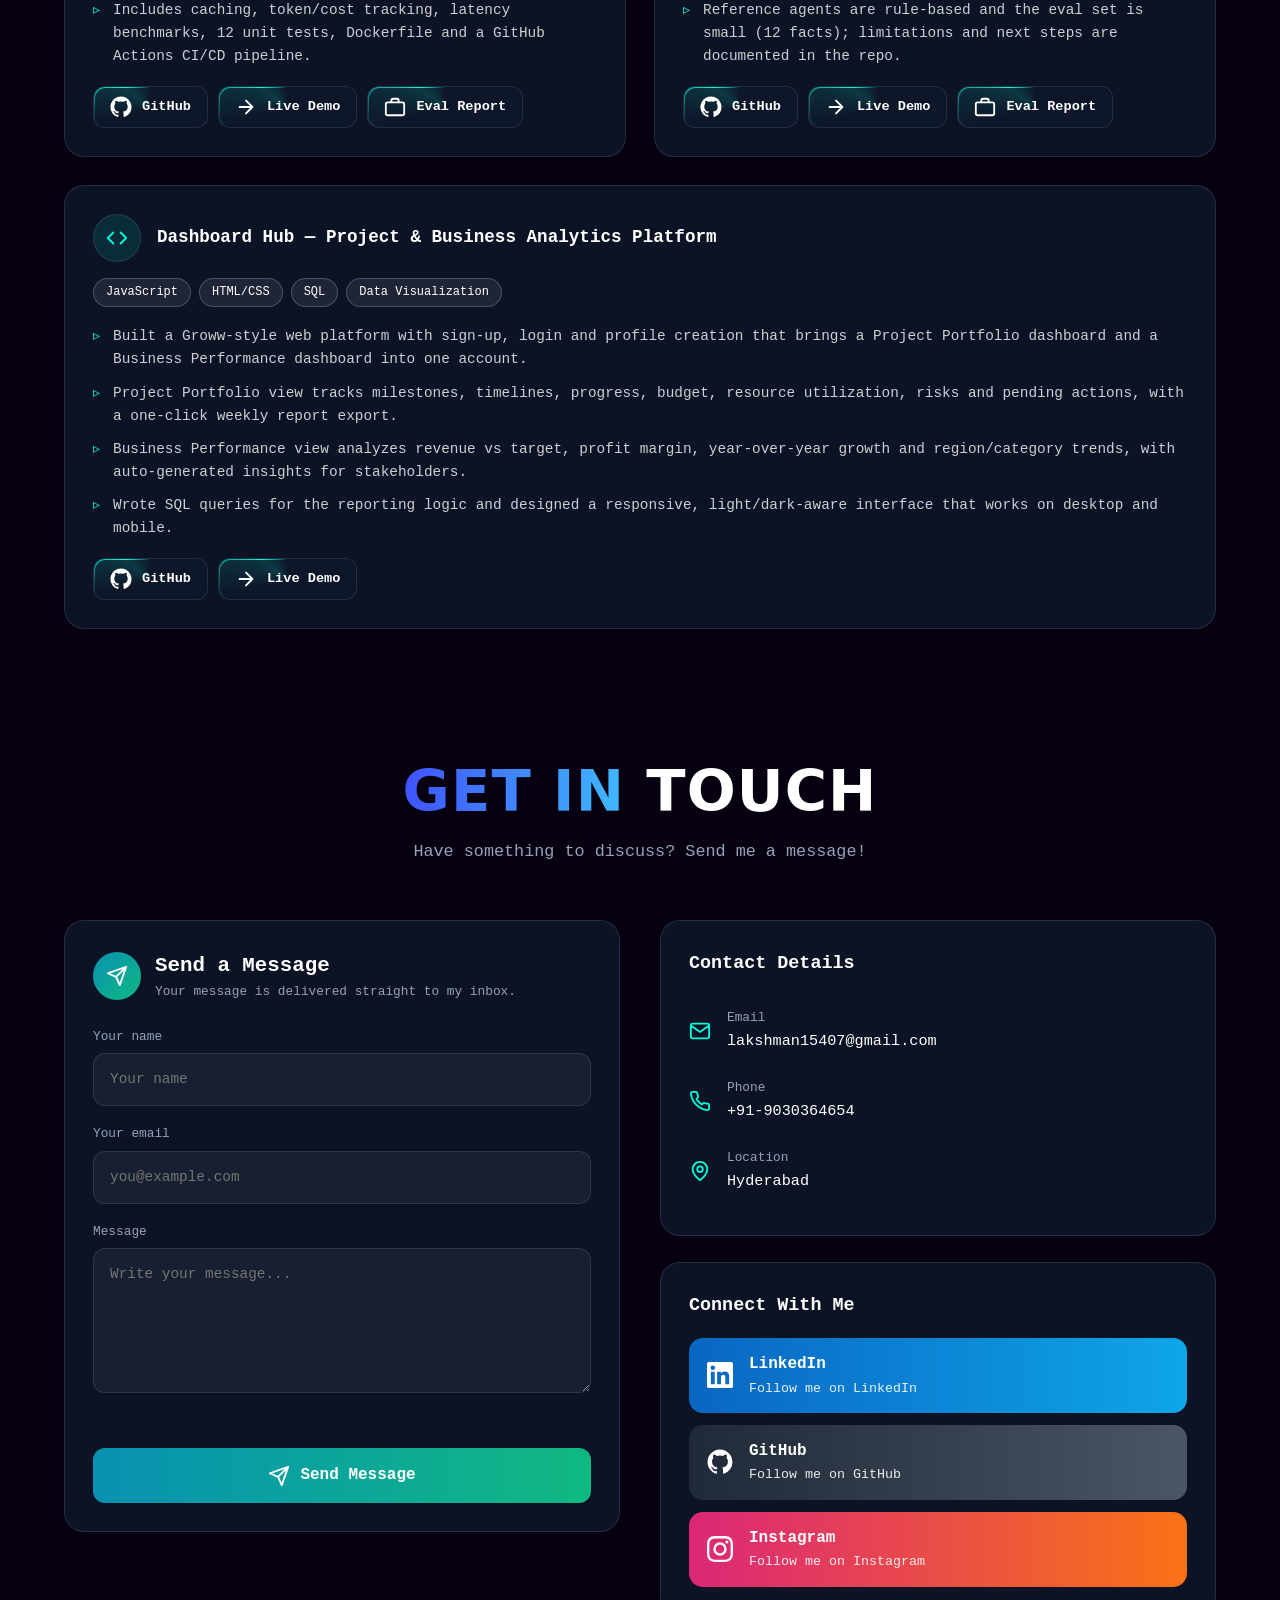
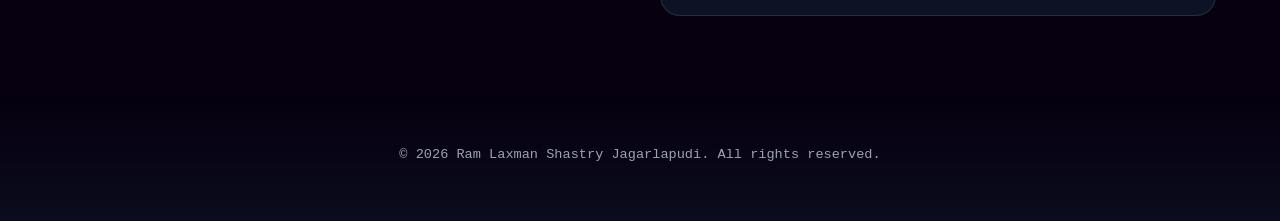
==== commit 7905db1f: "Update index.html" ====
--- a/index.html
+++ b/index.html
@@ -354,7 +354,7 @@
           <li>Reference agents are rule-based and the eval set is small (12 facts); limitations and next steps are documented in the repo.</li>
         </ul>
         <div class="proj-links">
-          <a class="btn-border" href="https://github.com/Laxman8737/multi-agent-research-system" target="_blank" rel="noopener noreferrer"><svg class="ico"><use href="#i-github"/></svg> GitHub</a>
+          <a class="btn-border" href="hhttps://laxman8737.github.io/Multi-Agent-Research-Decision-Intelligence-System/" target="_blank" rel="noopener noreferrer"><svg class="ico"><use href="#i-github"/></svg> GitHub</a>
           <a class="btn-border" href="projects/research-agents/index.html" target="_blank" rel="noopener noreferrer"><svg class="ico"><use href="#i-arrow"/></svg> Live Demo</a>
           <a class="btn-border" href="https://github.com/Laxman8737/multi-agent-research-system/blob/main/EVAL_REPORT.md" target="_blank" rel="noopener noreferrer"><svg class="ico"><use href="#i-briefcase"/></svg> Eval Report</a>
         </div>
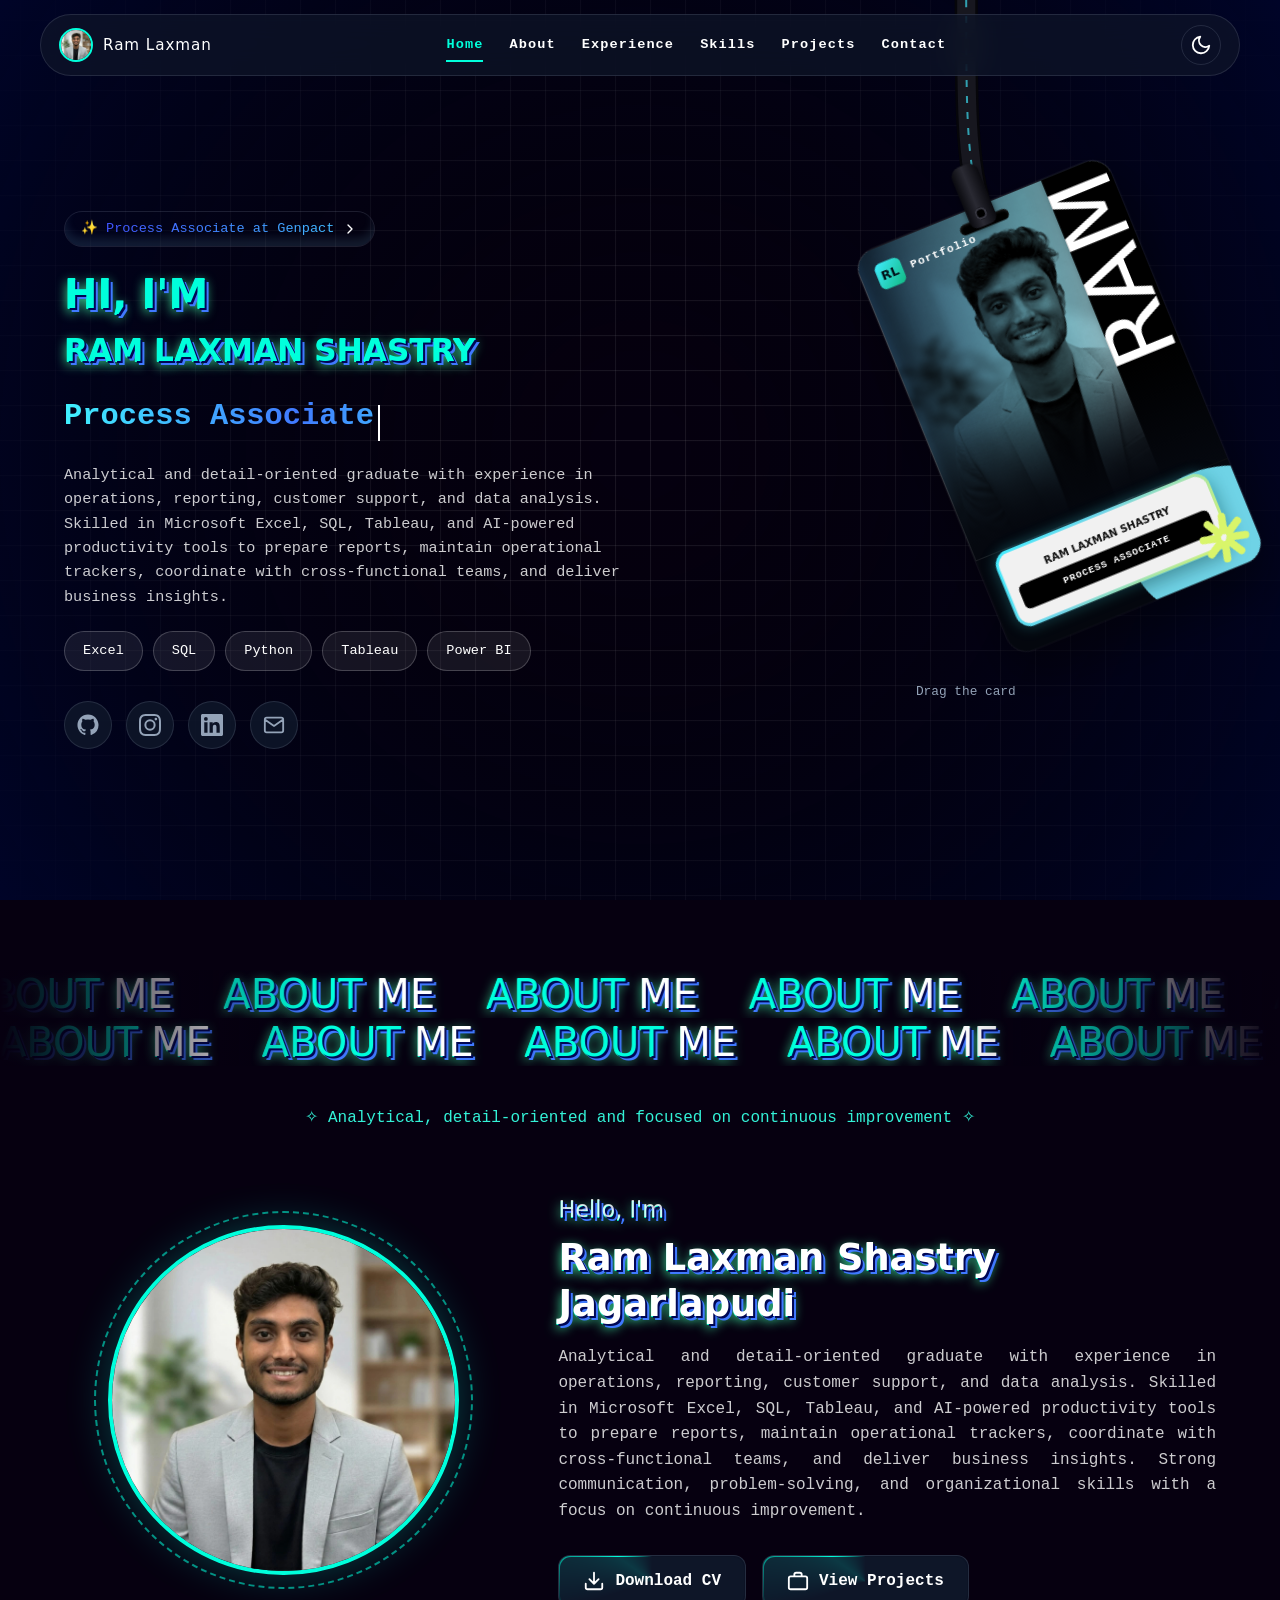
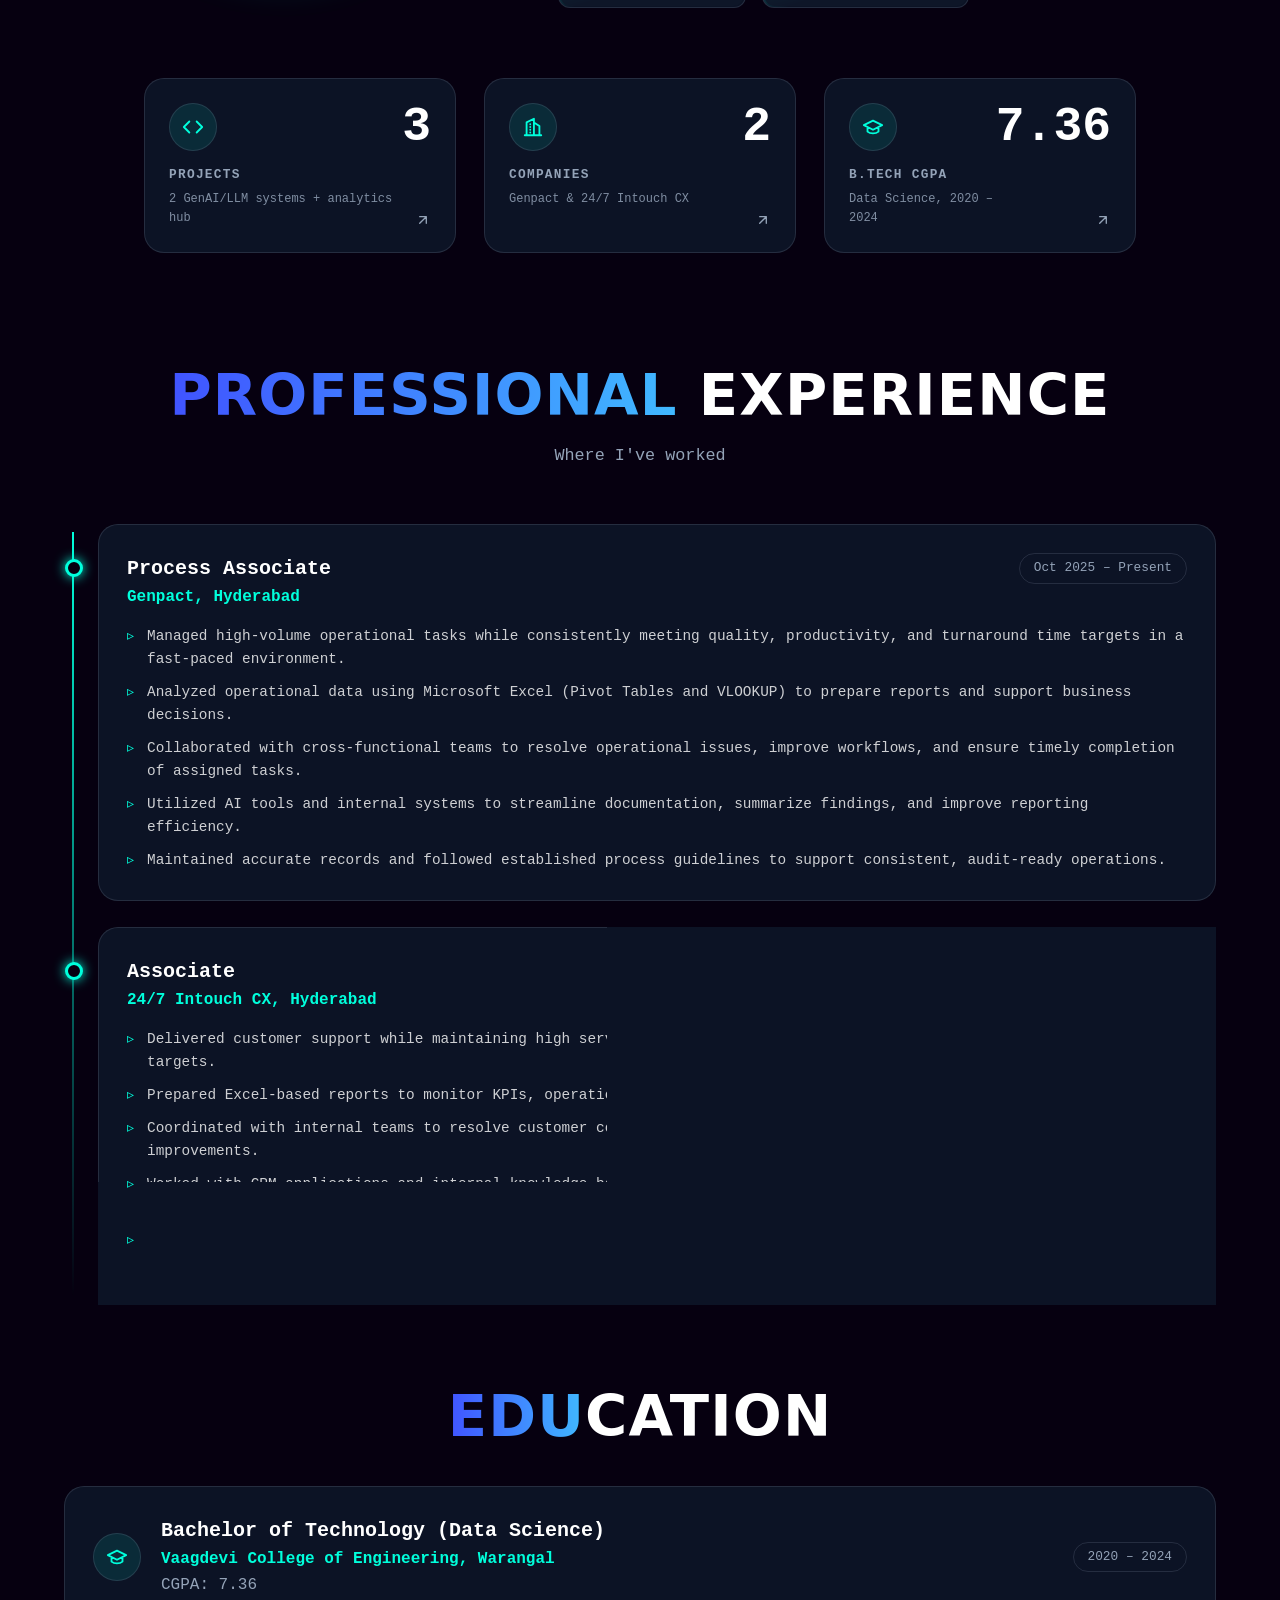
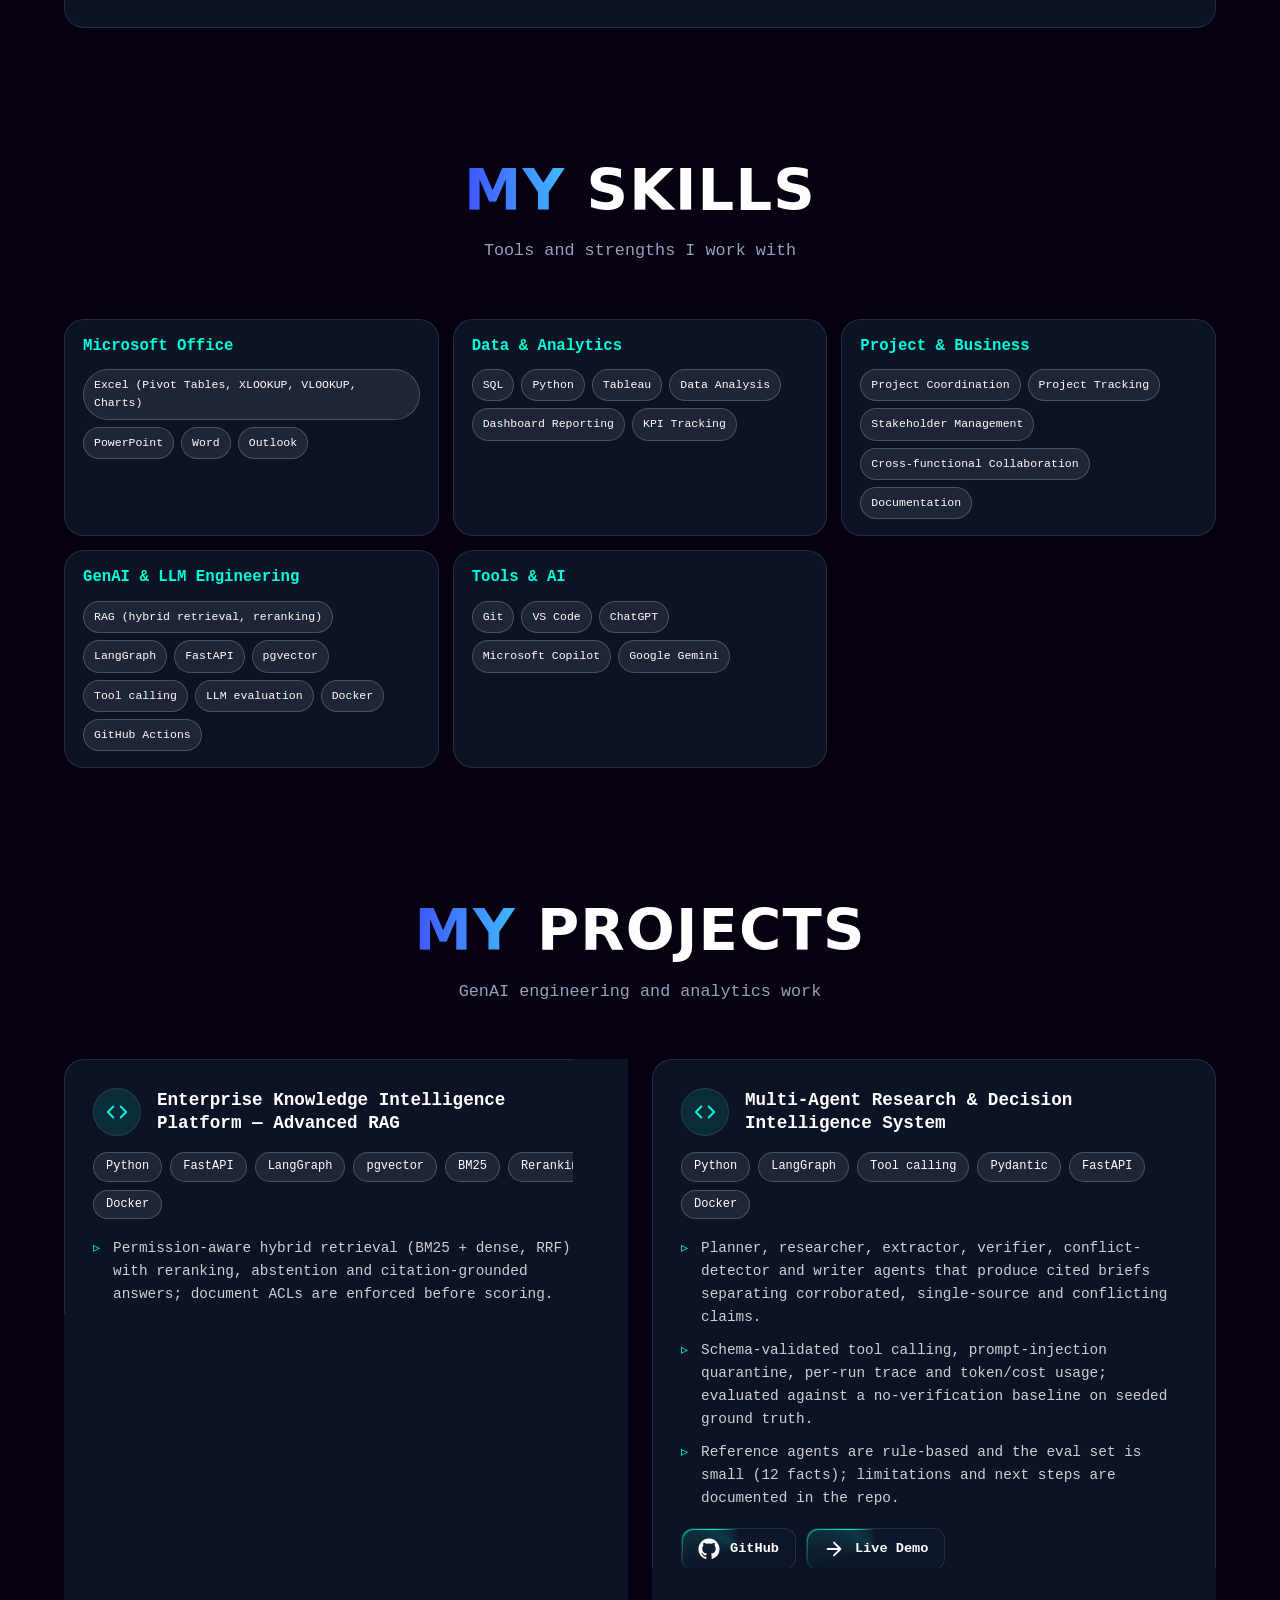
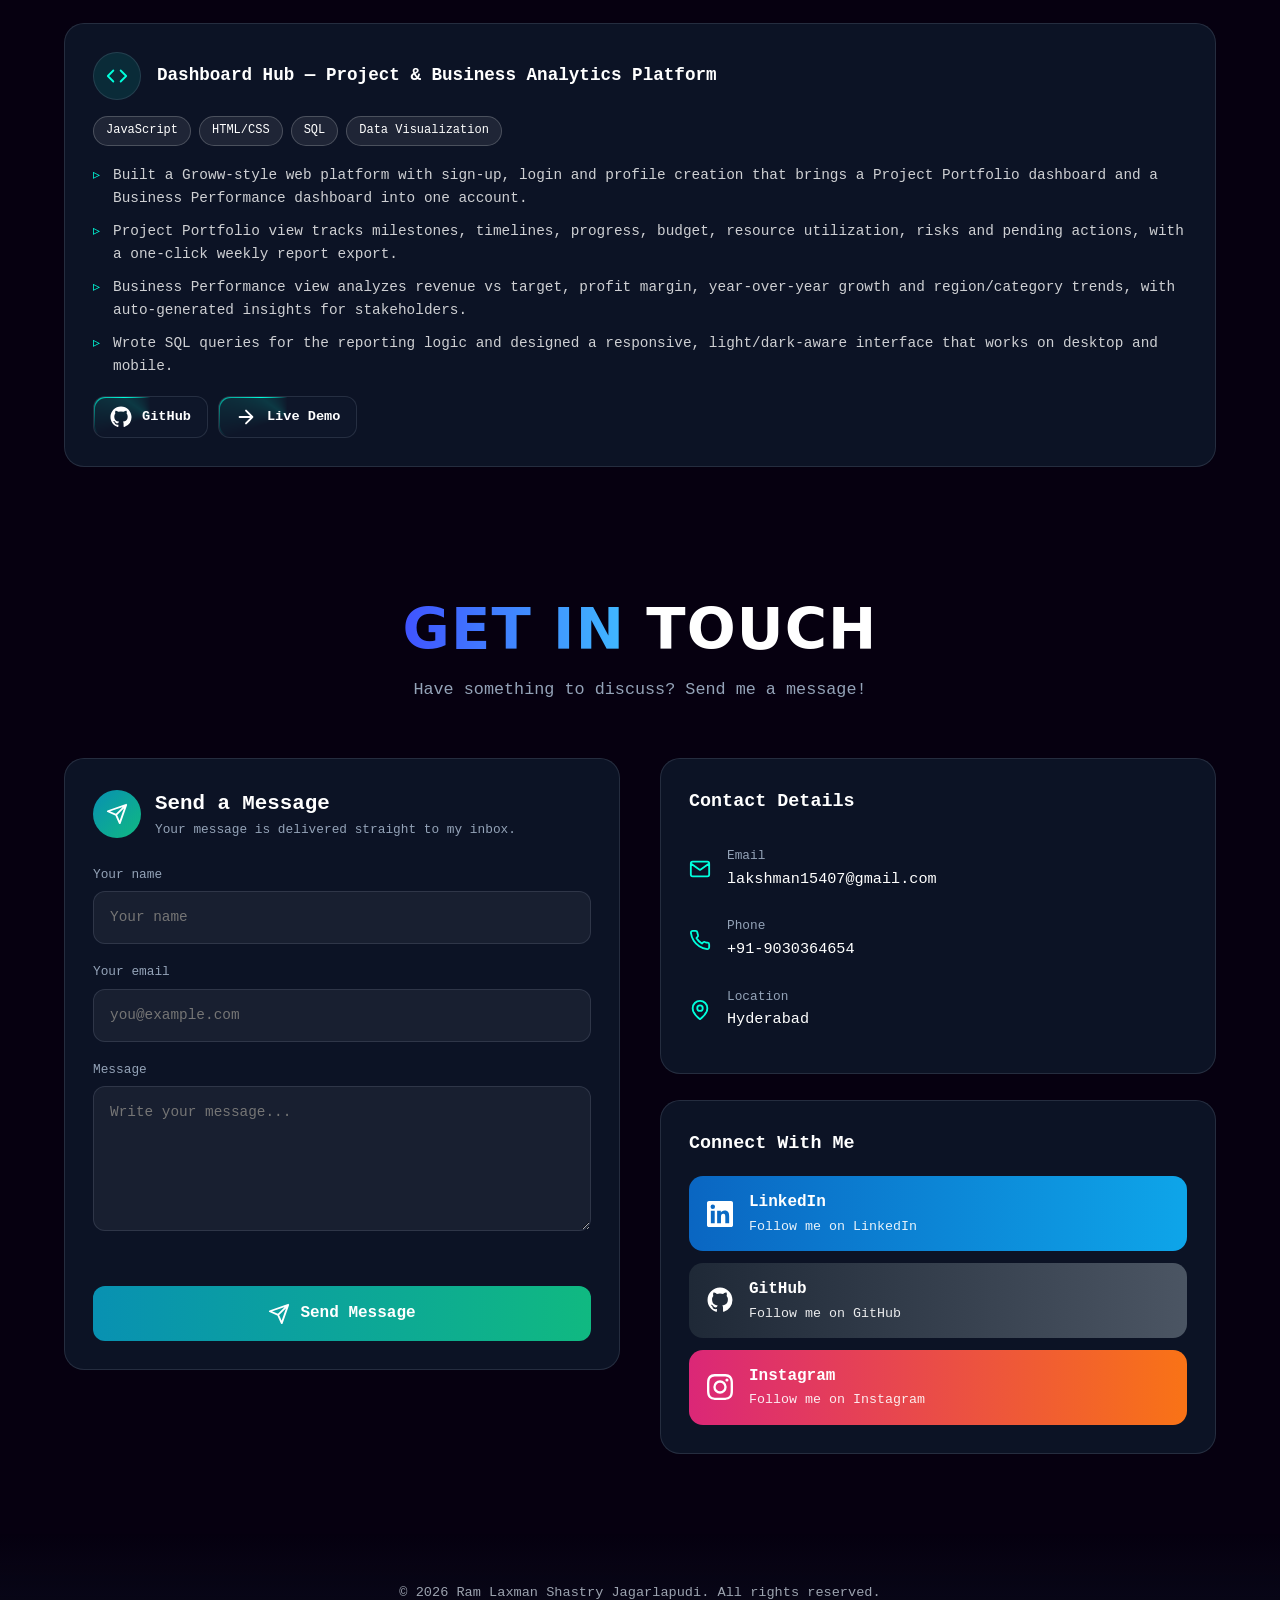
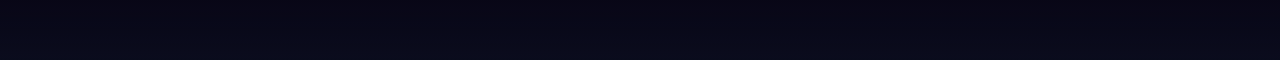
==== commit 8b56556d: "Add files via upload" ====
--- a/index.html
+++ b/index.html
@@ -220,6 +220,7 @@
           <li>Analyzed operational data using Microsoft Excel (Pivot Tables and VLOOKUP) to prepare reports and support business decisions.</li>
           <li>Collaborated with cross-functional teams to resolve operational issues, improve workflows, and ensure timely completion of assigned tasks.</li>
           <li>Utilized AI tools and internal systems to streamline documentation, summarize findings, and improve reporting efficiency.</li>
+          <li>Maintained accurate records and followed established process guidelines to support consistent, audit-ready operations.</li>
         </ul>
       </article>
 
@@ -236,6 +237,7 @@
           <li>Prepared Excel-based reports to monitor KPIs, operational performance, and daily business activities.</li>
           <li>Coordinated with internal teams to resolve customer concerns, document recurring issues, and support continuous process improvements.</li>
           <li>Worked with CRM applications and internal knowledge bases to provide accurate resolutions while ensuring a positive customer experience.</li>
+          <li>Prioritized multiple customer requests, documented follow-ups clearly, and escalated complex cases to the appropriate teams.</li>
         </ul>
       </article>
     </div>
@@ -334,9 +336,9 @@
           <li>Includes caching, token/cost tracking, latency benchmarks, 12 unit tests, Dockerfile and a GitHub Actions CI/CD pipeline.</li>
         </ul>
         <div class="proj-links">
-          <a class="btn-border" href="https://github.com/Laxman8737/enterprise-rag-platform" target="_blank" rel="noopener noreferrer"><svg class="ico"><use href="#i-github"/></svg> GitHub</a>
-          <a class="btn-border" href="projects/enterprise-rag/index.html" target="_blank" rel="noopener noreferrer"><svg class="ico"><use href="#i-arrow"/></svg> Live Demo</a>
-          <a class="btn-border" href="https://github.com/Laxman8737/enterprise-rag-platform/blob/main/EVAL_REPORT.md" target="_blank" rel="noopener noreferrer"><svg class="ico"><use href="#i-briefcase"/></svg> Eval Report</a>
+          <a class="btn-border" href="https://github.com/Laxman8737/Enterprise-Knowledge-Intelligence-Platform-with-Advanced-RAG" target="_blank" rel="noopener noreferrer"><svg class="ico"><use href="#i-github"/></svg> GitHub</a>
+          <a class="btn-border" href="https://laxman8737.github.io/Enterprise-Knowledge-Intelligence-Platform-with-Advanced-RAG/" target="_blank" rel="noopener noreferrer"><svg class="ico"><use href="#i-arrow"/></svg> Live Demo</a>
+          
         </div>
       </article>
 
@@ -354,9 +356,9 @@
           <li>Reference agents are rule-based and the eval set is small (12 facts); limitations and next steps are documented in the repo.</li>
         </ul>
         <div class="proj-links">
-          <a class="btn-border" href="hhttps://laxman8737.github.io/Multi-Agent-Research-Decision-Intelligence-System/" target="_blank" rel="noopener noreferrer"><svg class="ico"><use href="#i-github"/></svg> GitHub</a>
-          <a class="btn-border" href="projects/research-agents/index.html" target="_blank" rel="noopener noreferrer"><svg class="ico"><use href="#i-arrow"/></svg> Live Demo</a>
-          <a class="btn-border" href="https://github.com/Laxman8737/multi-agent-research-system/blob/main/EVAL_REPORT.md" target="_blank" rel="noopener noreferrer"><svg class="ico"><use href="#i-briefcase"/></svg> Eval Report</a>
+          <a class="btn-border" href="https://github.com/Laxman8737/Multi-Agent-Research-Decision-Intelligence-System" target="_blank" rel="noopener noreferrer"><svg class="ico"><use href="#i-github"/></svg> GitHub</a>
+          <a class="btn-border" href="https://laxman8737.github.io/Multi-Agent-Research-Decision-Intelligence-System/" target="_blank" rel="noopener noreferrer"><svg class="ico"><use href="#i-arrow"/></svg> Live Demo</a>
+          
         </div>
       </article>
 
@@ -378,8 +380,8 @@
           <li>Wrote SQL queries for the reporting logic and designed a responsive, light/dark-aware interface that works on desktop and mobile.</li>
         </ul>
         <div class="proj-links">
-          <a class="btn-border" href="https://github.com/Laxman8737/dashboard-hub" target="_blank" rel="noopener noreferrer"><svg class="ico"><use href="#i-github"/></svg> GitHub</a>
-          <a class="btn-border" href="projects/dashboard-hub/index.html" target="_blank" rel="noopener noreferrer"><svg class="ico"><use href="#i-arrow"/></svg> Live Demo</a>
+          <a class="btn-border" href="https://github.com/Laxman8737/Dashboard" target="_blank" rel="noopener noreferrer"><svg class="ico"><use href="#i-github"/></svg> GitHub</a>
+          <a class="btn-border" href="https://laxman8737.github.io/Dashboard/" target="_blank" rel="noopener noreferrer"><svg class="ico"><use href="#i-arrow"/></svg> Live Demo</a>
         </div>
       </article>
     </div>
--- a/style.css
+++ b/style.css
@@ -251,7 +251,7 @@
 .stat-r .arrow { transform: rotate(-45deg); color: var(--muted); }
 
 /* ============ Experience ============ */
-.timeline { position: relative; display: grid; gap: 26px; max-width: 920px; margin: 0 auto; padding-left: 34px; }
+.timeline { position: relative; display: grid; gap: 26px; width: 100%; max-width: none; margin: 0; padding-left: 34px; }
 .timeline::before { content: ''; position: absolute; left: 8px; top: 8px; bottom: 8px; width: 2px; background: linear-gradient(180deg, var(--accent), transparent); }
 .tl-item { position: relative; }
 .tl-item::before { content: ''; position: absolute; left: -34px; top: 34px; width: 18px; height: 18px; border-radius: 50%; background: var(--bg); border: 3px solid var(--accent); box-shadow: 0 0 12px var(--accent); }
@@ -262,16 +262,20 @@
 .card ul li, .project ul li { position: relative; padding-left: 20px; margin-top: 10px; color: var(--text-2); font-size: .9rem; }
 .card ul li::before { content: '▹'; position: absolute; left: 0; color: var(--accent); }
 .edu-title { margin: 80px 0 36px; }
-.edu { display: flex; align-items: center; gap: 20px; max-width: 920px; margin: 0 auto; flex-wrap: wrap; }
+.edu { display: flex; align-items: center; gap: 20px; width: 100%; max-width: none; margin: 0; flex-wrap: wrap; }
 .edu-body { flex: 1; min-width: 220px; }
 
 /* ============ Skills ============ */
-.skill-grid { display: grid; grid-template-columns: repeat(2, 1fr); gap: 26px; }
-.skill-card h3 { font-size: 1.1rem; margin-bottom: 18px; color: var(--accent); }
-.skill-card .chip { font-size: .8rem; }
+.skill-grid { display: grid; grid-template-columns: repeat(3, minmax(0, 1fr)); gap: 14px; align-items: stretch; }
+.skill-card { display: flex; flex-direction: column; align-items: flex-start; gap: 10px; padding: 16px 18px; min-width: 0; }
+.skill-card h3 { margin: 0 0 2px; font-size: .98rem; line-height: 1.35; color: var(--accent); }
+.skill-card .chips { display: flex; flex-wrap: wrap; gap: 7px; }
+.skill-card .chip { font-size: .72rem; padding: 6px 10px; }
+@media (max-width: 980px) { .skill-grid { grid-template-columns: repeat(2, minmax(0, 1fr)); } }
+@media (max-width: 600px) { .skill-grid { grid-template-columns: 1fr; } .skill-card { padding: 15px; } .timeline { padding-left: 26px; } .tl-item::before { left: -27px; } }
 
 /* ============ Projects ============ */
-.project-grid { display: grid; grid-template-columns: repeat(2, 1fr); gap: 28px; }
+.project-grid { display: grid; grid-template-columns: repeat(2, minmax(0, 1fr)); gap: 24px; align-items: stretch; width: 100%; }
 .project { display: flex; flex-direction: column; }
 .proj-top { display: flex; align-items: center; gap: 16px; margin-bottom: 16px; }
 .proj-top h3 { font-size: 1.1rem; line-height: 1.35; }
@@ -410,7 +414,10 @@
   .body { text-align: left; }
   .btn-row { justify-content: center; }
   .stats { grid-template-columns: 1fr; }
-  .skill-grid, .project-grid, .contact-grid { grid-template-columns: 1fr; }
+  .skill-grid, .contact-grid { grid-template-columns: 1fr; }
+  .skill-card { display: block; }
+  .skill-card h3 { margin: 0 0 14px; }
+  .project-grid { grid-template-columns: repeat(2, minmax(0, 1fr)); gap: 20px; }
 }
 @media (max-width: 820px) {
   .sec-title { font-size: clamp(1.25rem, 6.2vw, 2.2rem); overflow-wrap: anywhere; }
@@ -453,3 +460,4 @@
 
 .project-grid .span-2{grid-column:1/-1}
 @media(max-width:900px){.project-grid .span-2{grid-column:auto}}
+@media(max-width:620px){.project-grid{grid-template-columns:1fr;}}
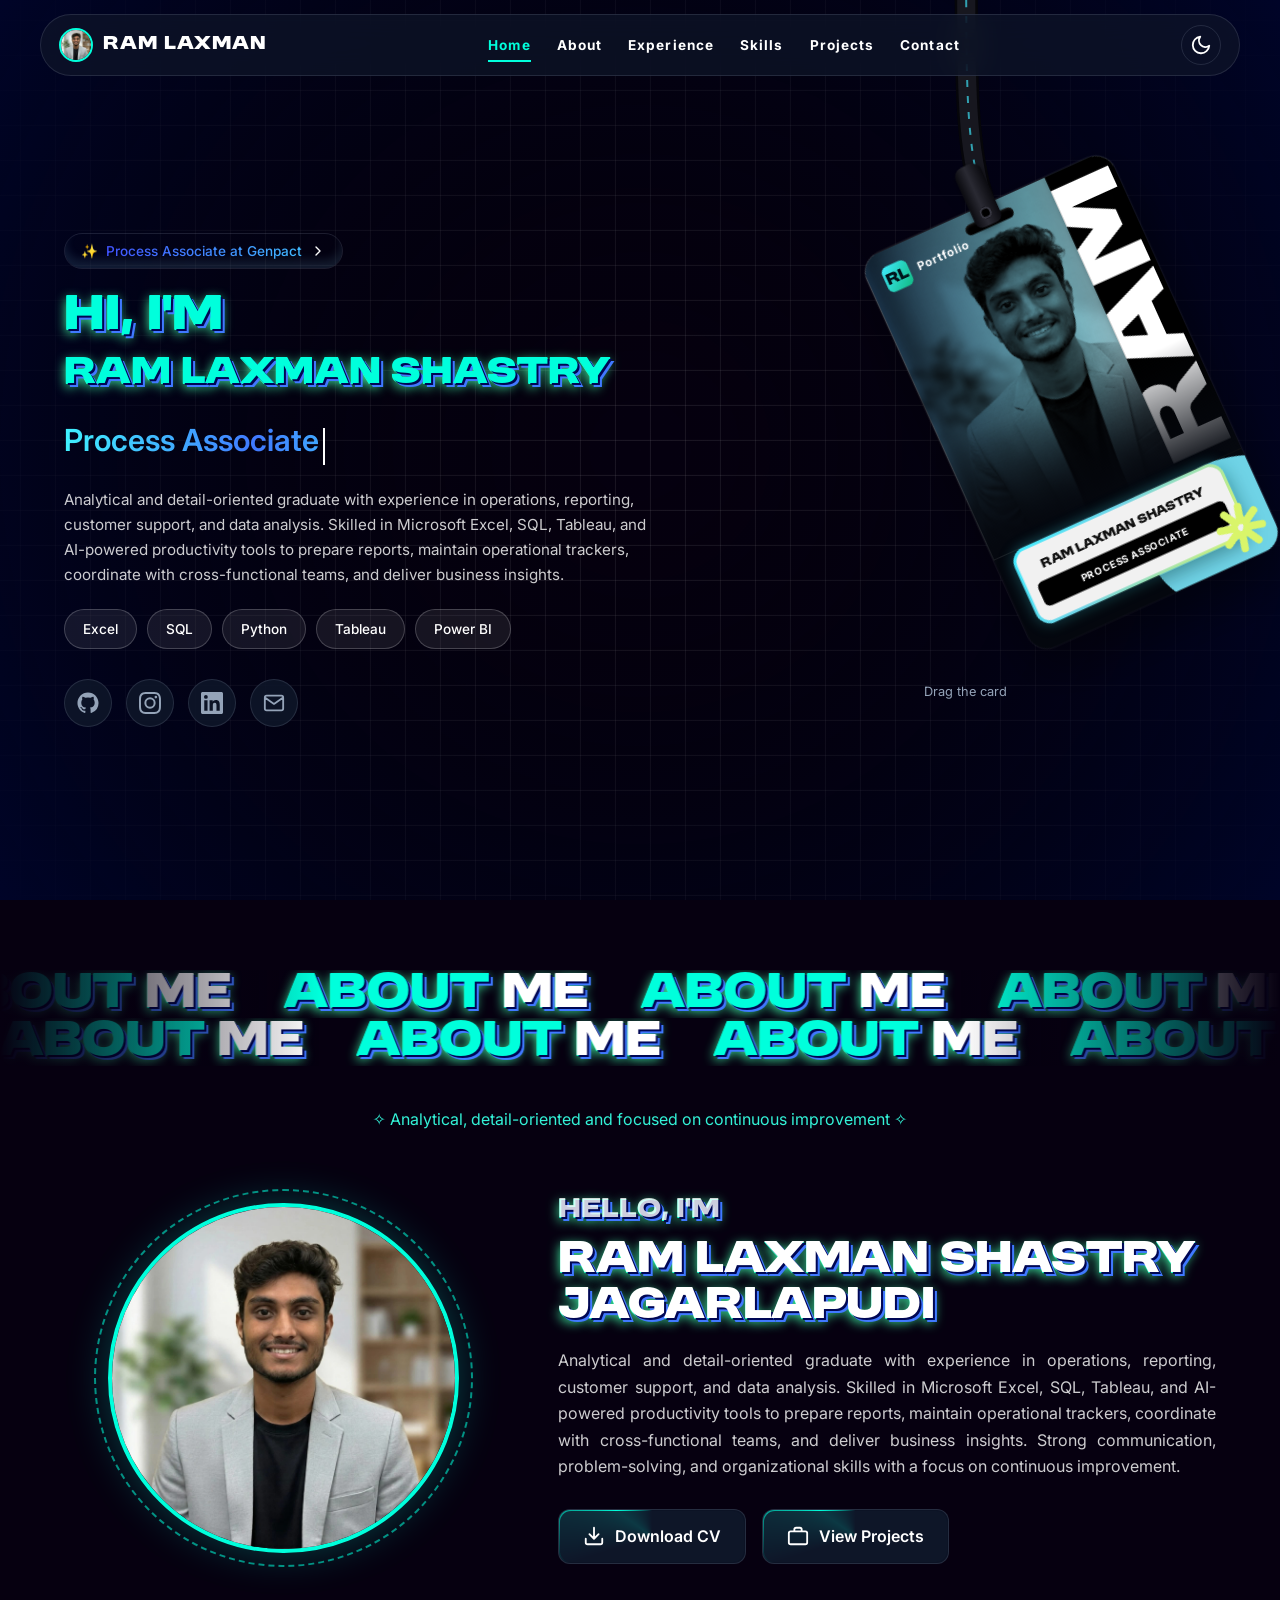
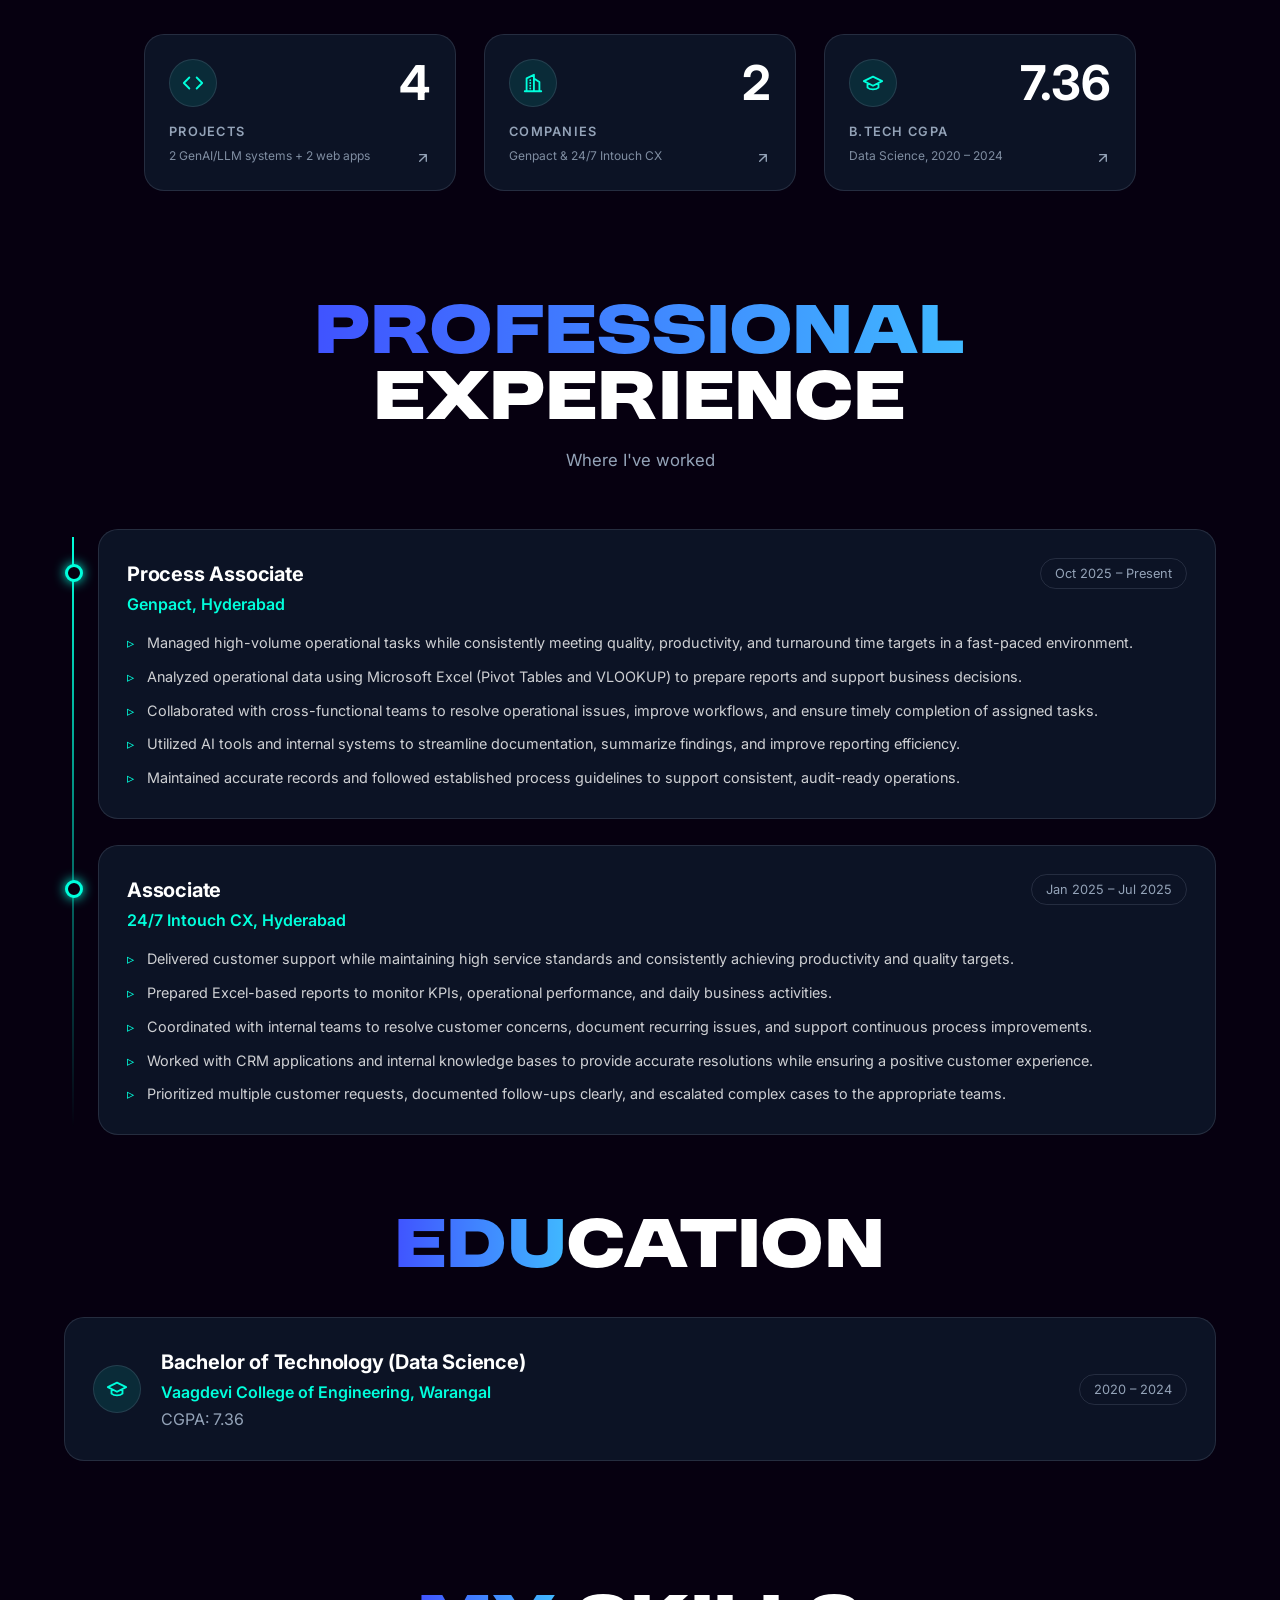
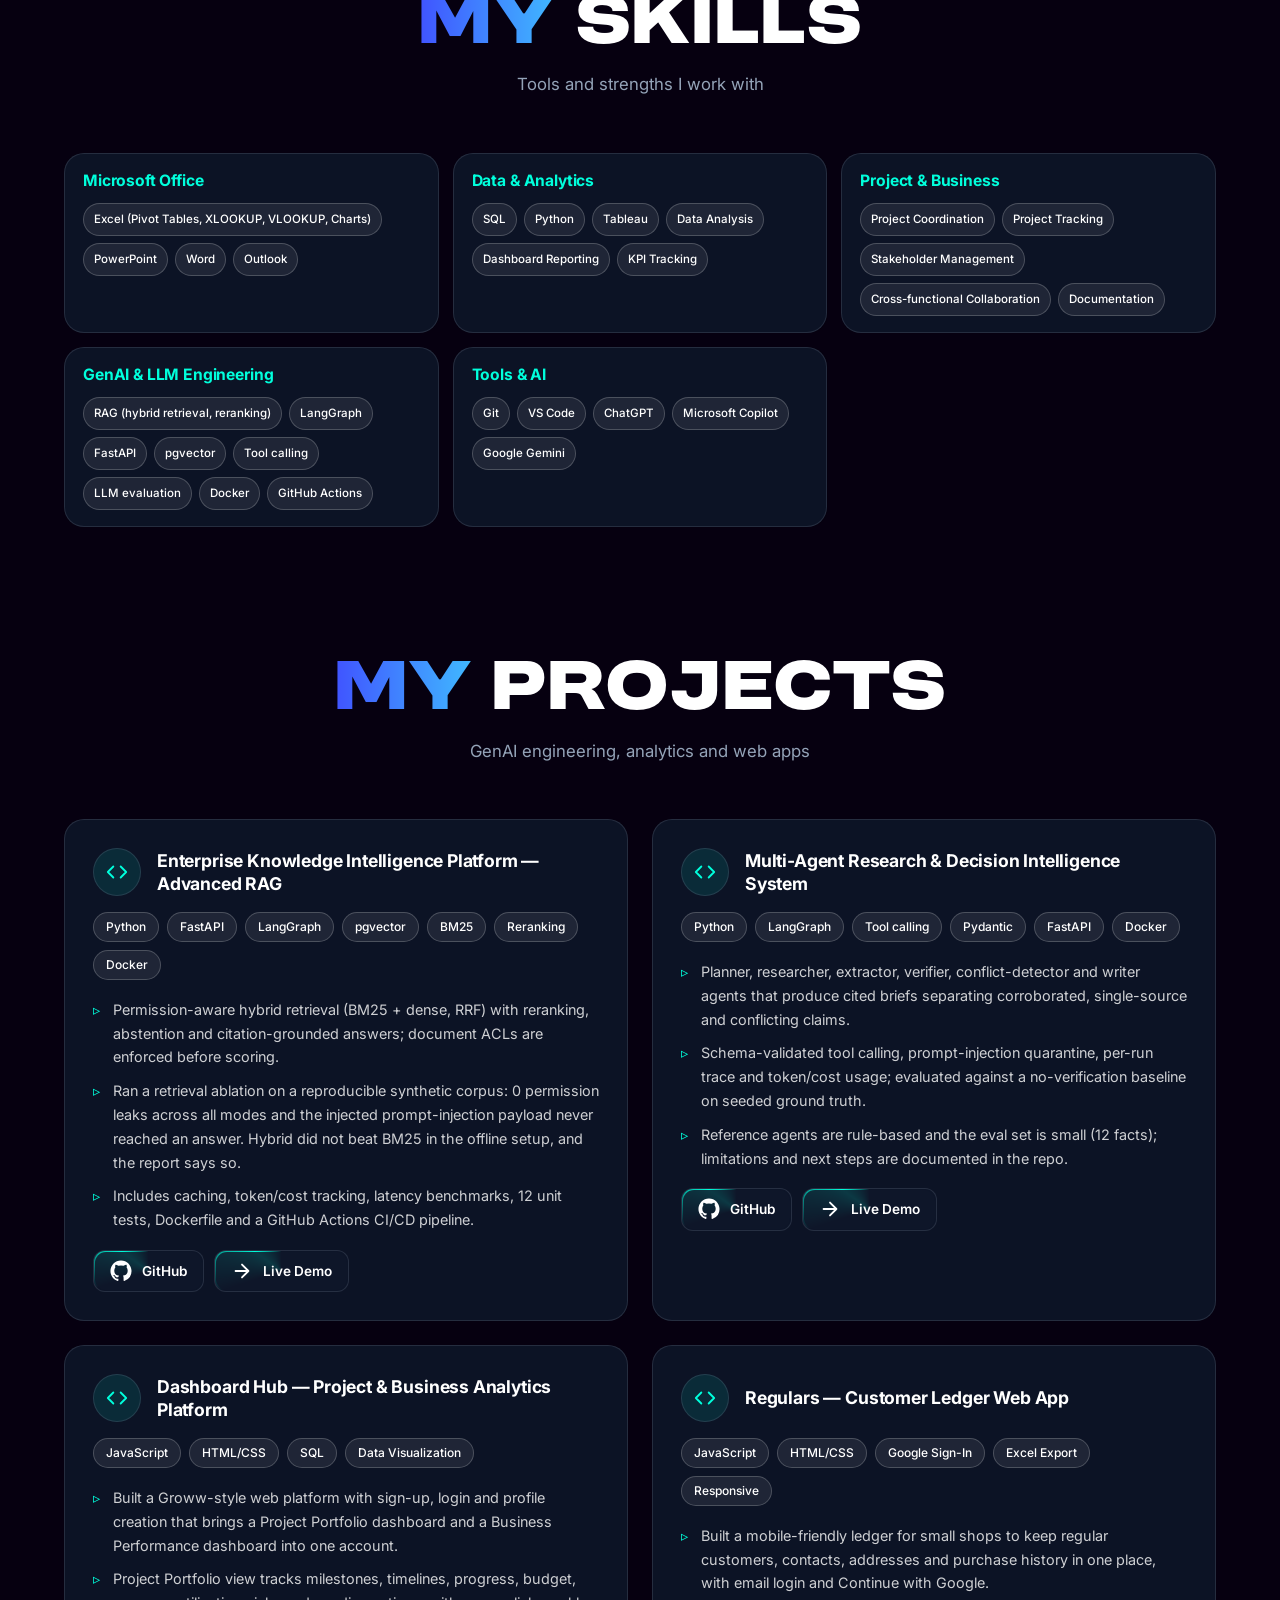
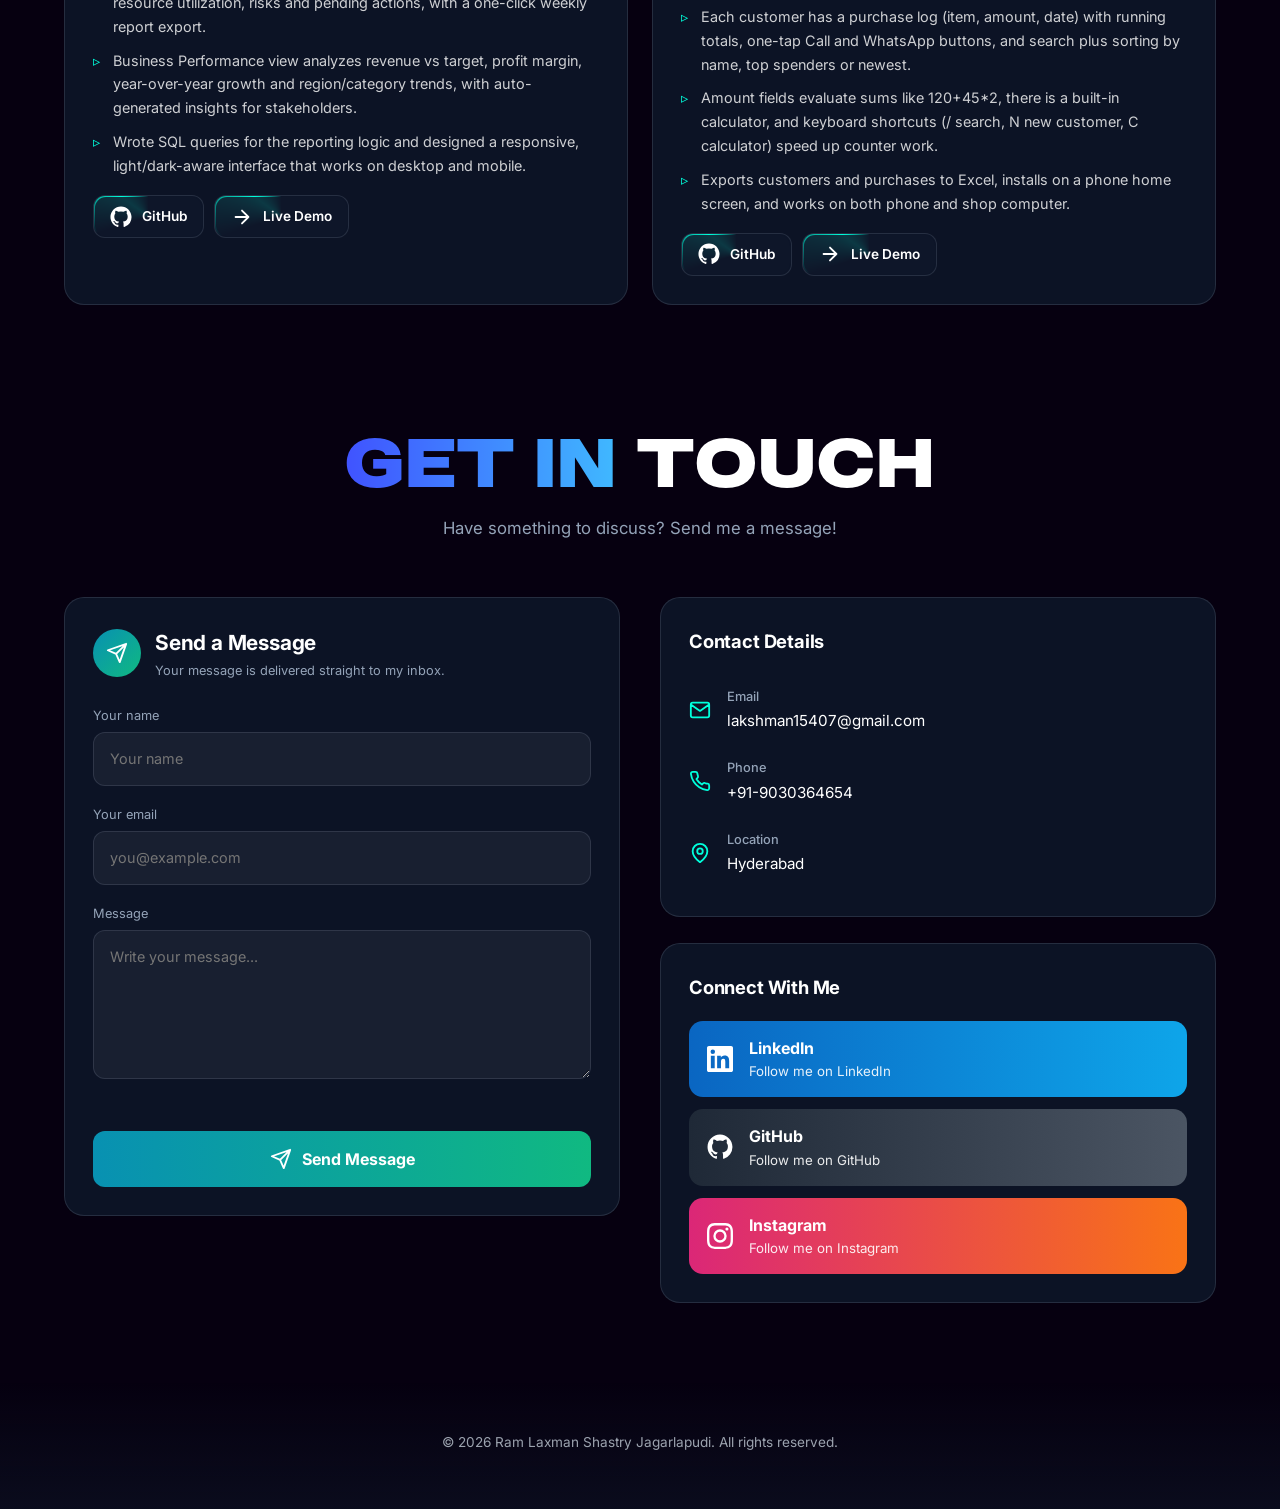
==== commit ed2670ad: "Add files via upload" ====
--- a/index.html
+++ b/index.html
@@ -4,9 +4,488 @@
   <meta charset="UTF-8" />
   <meta name="viewport" content="width=device-width, initial-scale=1.0" />
   <title>Ram Laxman Shastry Jagarlapudi | Portfolio</title>
-  <meta name="description" content="Portfolio of Ram Laxman Shastry Jagarlapudi - Process Associate at Genpact, Hyderabad. Excel, SQL, Python, Tableau, Power BI, and GenAI/LLM engineering projects (RAG, multi-agent systems)." />
-  <link rel="icon" type="image/png" href="favicon.png" />
-  <link rel="stylesheet" href="style.css" />
+  <meta name="description" content="Portfolio of Ram Laxman Shastry Jagarlapudi - Process Associate at Genpact, Hyderabad. Excel, SQL, Python, Tableau, Power BI, and GenAI/LLM engineering projects (RAG, multi-agent systems), plus web apps like Dashboard Hub and Regulars." />
+  <link rel="icon" type="image/png" href="[data-uri]" />
+  <link rel="preconnect" href="https://fonts.googleapis.com" /><link rel="preconnect" href="https://fonts.gstatic.com" crossorigin /><link href="https://fonts.googleapis.com/css2?family=Inter:wght@400;500;600;700&display=swap" rel="stylesheet" />
+  <style>
+/* ============ Fonts ============ */
+@font-face {
+  font-family: 'Moderniz';
+  src: url('[data-uri]') format('opentype');
+  font-display: swap;
+}
+
+/* ============ Theme tokens ============ */
+:root {
+  --bg: #f8fafc;
+  --text: #0f172a;
+  --text-2: #475569;
+  --muted: #64748b;
+  --card: #ffffff;
+  --card-border: #e2e8f0;
+  --accent: #0891b2;
+  --accent-2: #06b6d4;
+  --chip-bg: #ffffff;
+  --chip-border: #cbd5e1;
+  --shadow: 0 10px 30px rgba(15, 23, 42, .08);
+  --heading-shadow: none;
+  --heading-color: #0f172a;
+  --font-display: 'Moderniz', 'Poppins', system-ui, sans-serif;
+  --font-body: 'Inter', system-ui, -apple-system, 'Segoe UI', Roboto, 'Helvetica Neue', Arial, sans-serif;
+}
+html.dark {
+  --bg: #060010;
+  --text: #ffffff;
+  --text-2: rgba(255, 255, 255, .8);
+  --muted: #94a3b8;
+  --card: rgba(15, 23, 42, .85);
+  --card-border: rgba(148, 163, 184, .18);
+  --accent: #00ffdc;
+  --accent-2: #40f2ff;
+  --chip-bg: rgba(255, 255, 255, .08);
+  --chip-border: rgba(255, 255, 255, .2);
+  --shadow: none;
+  --heading-shadow: 2px 2px 0 #000754, 4px 4px 0 #4079ff, 0 4px 12px #40ffaa, 0 1px 0 #00ffdc;
+  --heading-color: #00ffdc;
+}
+
+/* ============ Base ============ */
+*, *::before, *::after { box-sizing: border-box; }
+html { scroll-behavior: smooth; scroll-padding-top: 90px; overflow-x: clip; max-width: 100%; }
+body {
+  margin: 0;
+  background: var(--bg);
+  color: var(--text);
+  font-family: var(--font-body);
+  line-height: 1.6;
+  overflow-x: clip;
+  max-width: 100%;
+  transition: background .4s, color .4s;
+}
+img { max-width: 100%; display: block; }
+a { color: inherit; text-decoration: none; }
+ul { margin: 0; padding: 0; list-style: none; }
+h1, h2, h3, h4, p { margin: 0; }
+.container { width: 100%; max-width: 1200px; margin: 0 auto; padding: 0 24px; position: relative; z-index: 1; }
+main, .footer { position: relative; z-index: 1; }
+.ico { width: 22px; height: 22px; flex-shrink: 0; }
+.ico.sm { width: 16px; height: 16px; }
+.muted { color: var(--muted); }
+
+#bg-squares { position: fixed; inset: 0; width: 100%; height: 100%; z-index: 0; display: block; }
+
+/* ============ Preloader ============ */
+#preloader {
+  position: fixed; inset: 0; z-index: 999;
+  display: flex; flex-direction: column; align-items: center; justify-content: center; gap: 22px;
+  background: linear-gradient(120deg, #060010 0%, #0a1a2f 40%, #1b2b4b 100%);
+  background-size: 200% 200%;
+  animation: gradientMove 8s ease-in-out infinite;
+  transition: opacity .6s, visibility .6s;
+}
+#preloader.hide { opacity: 0; visibility: hidden; }
+.pre-name { font-family: var(--font-display); color: #00ffdc; font-size: clamp(1rem, 4vw, 1.8rem); letter-spacing: .1em; text-shadow: 2px 2px 0 #000754, 4px 4px 0 #4079ff; }
+.pre-bar { width: min(260px, 60vw); height: 4px; border-radius: 4px; background: rgba(255,255,255,.12); overflow: hidden; }
+.pre-bar span { display: block; height: 100%; width: 0; background: linear-gradient(90deg, #4053ff, #40ecff); animation: load 1.3s ease forwards; }
+@keyframes load { to { width: 100%; } }
+@keyframes gradientMove { 0%,100% { background-position: 0% 50%; } 50% { background-position: 100% 50%; } }
+
+/* ============ Header ============ */
+#header { position: fixed; top: 0; left: 0; right: 0; z-index: 50; padding: 14px 20px; pointer-events: none; }
+.nav {
+  pointer-events: auto;
+  max-width: 1200px; margin: 0 auto;
+  display: flex; align-items: center; justify-content: space-between; gap: 16px;
+  padding: 10px 18px; border-radius: 999px;
+  background: color-mix(in srgb, var(--card) 80%, transparent);
+  backdrop-filter: blur(14px); -webkit-backdrop-filter: blur(14px);
+  border: 1px solid var(--card-border);
+  transition: box-shadow .3s, background .3s;
+}
+#header.scrolled .nav { box-shadow: 0 8px 30px rgba(0, 255, 220, .08), var(--shadow); }
+.brand { display: flex; align-items: center; gap: 10px; font-family: var(--font-display); font-size: .95rem; letter-spacing: .06em; }
+.brand img { width: 34px; height: 34px; border-radius: 50%; object-fit: cover; border: 2px solid var(--accent); }
+.nav-links { display: flex; gap: 26px; }
+.nav-links a { position: relative; display: block; padding: 6px 0; font-weight: 700; font-size: .85rem; letter-spacing: .08em; transition: transform .3s, color .3s; }
+.nav-links a::after { content: ''; position: absolute; left: 0; bottom: 0; height: 2px; width: 0; background: var(--accent); transition: width .4s; }
+.nav-links a:hover { transform: scale(1.08); }
+.nav-links a:hover::after, .nav-links a.active::after { width: 100%; }
+.nav-links a.active { color: var(--accent); }
+.nav-actions { display: flex; align-items: center; gap: 8px; }
+.icon-btn {
+  width: 40px; height: 40px; border-radius: 50%; display: grid; place-items: center; cursor: pointer;
+  background: transparent; color: var(--text); border: 1px solid var(--card-border); transition: .3s;
+}
+.icon-btn:hover { border-color: var(--accent); color: var(--accent); box-shadow: 0 0 16px rgba(0, 255, 220, .25); }
+.ico-sun { display: none; } .ico-moon { display: block; }
+html:not(.dark) .ico-sun { display: block; } html:not(.dark) .ico-moon { display: none; }
+.menu-btn { display: none; flex-direction: column; justify-content: center; align-items: center; gap: 4px; padding: 0; flex-shrink: 0; }
+.menu-btn span { display: block; width: 18px; height: 2px; background: currentColor; border-radius: 2px; transition: .3s; }
+.menu-btn[aria-expanded="true"] span:nth-child(1) { transform: translateY(6px) rotate(45deg); }
+.menu-btn[aria-expanded="true"] span:nth-child(2) { opacity: 0; }
+.menu-btn[aria-expanded="true"] span:nth-child(3) { transform: translateY(-6px) rotate(-45deg); }
+
+/* ============ Reveal ============ */
+.reveal { opacity: 0; transform: translateY(28px); transition: opacity .7s ease, transform .7s ease; }
+.reveal.in { opacity: 1; transform: none; }
+
+/* ============ Shared bits ============ */
+.grad-text, .grad-title {
+  background-image: linear-gradient(90deg, #4053ff, #40ecff, #4053ff);
+  background-size: 300% 100%;
+  -webkit-background-clip: text; background-clip: text; color: transparent;
+  animation: gradient 6s linear infinite;
+}
+@keyframes gradient { 0%,100% { background-position: 0% 50%; } 50% { background-position: 100% 50%; } }
+.pill {
+  position: relative; display: inline-flex; align-items: center; gap: 8px; padding: 6px 16px; border-radius: 999px;
+  font-size: .85rem; font-weight: 500; border: 1px solid var(--card-border);
+  box-shadow: inset 0 -8px 10px #8fdfff1f;
+}
+.chips { display: flex; flex-wrap: wrap; gap: 10px; }
+.chip {
+  padding: 8px 18px; font-size: .85rem; border-radius: 999px; background: var(--chip-bg);
+  border: 1px solid var(--chip-border); transition: .3s; cursor: default;
+}
+.chip:hover { border-color: var(--accent); transform: translateY(-2px); box-shadow: 0 0 14px rgba(0, 255, 220, .2); }
+.chip.sm { padding: 4px 12px; font-size: .75rem; }
+.card {
+  background: var(--card); border: 1px solid var(--card-border); border-radius: 20px; padding: 28px;
+  box-shadow: var(--shadow); backdrop-filter: blur(10px); -webkit-backdrop-filter: blur(10px);
+  transition: border-color .3s, box-shadow .3s, transform .3s;
+}
+.card:hover { border-color: color-mix(in srgb, var(--accent) 55%, transparent); box-shadow: 0 0 26px rgba(0, 255, 220, .12), var(--shadow); }
+.stat-ico {
+  width: 48px; height: 48px; display: grid; place-items: center; border-radius: 50%;
+  background: color-mix(in srgb, var(--accent) 10%, transparent); border: 1px solid var(--card-border); color: var(--accent); flex-shrink: 0;
+}
+.stat-ico.solid { background: linear-gradient(135deg, #0891b2, #10b981); color: #fff; border: 0; }
+
+.section { padding: 90px 24px 40px; }
+.sec-title {
+  font-family: var(--font-display); text-align: center; font-size: clamp(1.9rem, 5.5vw, 3.6rem); letter-spacing: .02em; line-height: 1.15;
+}
+.sec-title .plain { color: var(--text); }
+html:not(.dark) .grad-title { background-image: none; color: var(--accent); -webkit-text-fill-color: var(--accent); animation: none; }
+.sec-sub { text-align: center; color: var(--muted); font-size: 1.05rem; margin: 14px 0 54px; }
+
+/* ============ Hero ============ */
+.hero { min-height: 100vh; display: grid; grid-template-columns: 1.1fr .9fr; align-items: center; gap: 40px; padding-top: 120px; padding-bottom: 60px; }
+.hero-text { display: flex; flex-direction: column; align-items: flex-start; gap: 22px; }
+.main-heading {
+  font-family: var(--font-display); font-size: clamp(1.5rem, 3.4vw, 2.5rem); line-height: 1.25;
+  color: var(--heading-color); text-shadow: var(--heading-shadow); user-select: none;
+}
+.main-heading span { display: block; margin-top: .4em; font-size: .78em; word-break: break-word; }
+.typing { font-size: clamp(1.15rem, 2.4vw, 1.9rem); font-weight: 600; min-height: 1.6em; }
+#typed {
+  background-image: linear-gradient(90deg, #40f2ff, #4079ff, #40fffc, #4079ff, #40f9ff);
+  background-size: 300% 100%; -webkit-background-clip: text; background-clip: text; color: transparent; animation: gradient 3s linear infinite;
+}
+html:not(.dark) #typed { background-image: none; color: var(--accent); }
+.caret { display: inline-block; width: 2px; height: 1.2em; margin-left: 4px; vertical-align: bottom; background: var(--text); animation: blink 1s step-end infinite; }
+@keyframes blink { 50% { opacity: 0; } }
+.lead { color: var(--text-2); max-width: 600px; font-size: .95rem; }
+.socials { display: flex; gap: 14px; margin-top: 8px; }
+.social {
+  width: 48px; height: 48px; display: grid; place-items: center; border-radius: 50%;
+  border: 1px solid var(--card-border); background: var(--card); color: var(--muted); transition: .3s;
+}
+.social:hover { color: var(--accent); border-color: var(--accent); box-shadow: 0 0 24px 2px rgba(0, 255, 220, .55); transform: translateY(-3px); }
+
+/* Profile card */
+.hero-card-wrap { display: flex; justify-content: center; perspective: 1000px; }
+.profile-card { position: relative; width: min(360px, 100%); transform-style: preserve-3d; transition: transform .15s ease-out; will-change: transform; }
+.pc-glow { position: absolute; inset: -18px; border-radius: 40px; background: conic-gradient(from 0deg, #4053ff, #40ecff, #10b981, #4053ff); filter: blur(34px); opacity: .45; animation: spin 10s linear infinite; }
+html:not(.dark) .pc-glow { opacity: .3; }
+@keyframes spin { to { transform: rotate(360deg); } }
+.pc-inner {
+  position: relative; border-radius: 30px; overflow: hidden;
+  background: var(--card); border: 1px solid color-mix(in srgb, var(--accent) 45%, transparent);
+  box-shadow: 0 20px 60px rgba(0, 0, 0, .35);
+}
+html:not(.dark) .pc-inner { background: #fff; }
+.pc-photo { aspect-ratio: 1 / 1.05; overflow: hidden; }
+.pc-photo img { width: 100%; height: 100%; object-fit: cover; object-position: center top; }
+.pc-info { padding: 20px 22px 24px; text-align: center; background: linear-gradient(180deg, transparent, color-mix(in srgb, var(--accent) 6%, transparent)); }
+.pc-info h3 { font-size: 1.05rem; line-height: 1.35; }
+.pc-info p { color: var(--accent); font-weight: 600; margin-top: 4px; }
+.pc-meta { display: flex; justify-content: center; flex-wrap: wrap; gap: 14px; margin: 12px 0 16px; color: var(--muted); font-size: .85rem; }
+.pc-meta span { display: inline-flex; align-items: center; gap: 6px; }
+.pc-btn { display: inline-flex; align-items: center; gap: 8px; padding: 9px 20px; border-radius: 12px; font-size: .85rem; font-weight: 600; border: 1px solid var(--accent); color: var(--accent); transition: .3s; }
+.pc-btn:hover { background: var(--accent); color: #060010; }
+
+/* ============ About ============ */
+.about { padding: 70px 0 20px; position: relative; z-index: 1; }
+.marquee-wrap { position: relative; overflow: hidden; margin-bottom: 40px; }
+.marquee { overflow: hidden; white-space: nowrap; }
+.marquee-track { display: inline-block; font-family: var(--font-display); font-size: 2.5rem; line-height: 1.2; color: var(--heading-color); text-shadow: var(--heading-shadow); will-change: transform; }
+html:not(.dark) .marquee-track { opacity: .3; color: var(--accent); }
+.marquee-track em { font-style: normal; color: #fff; }
+html:not(.dark) .marquee-track em { color: var(--accent); }
+.fade { position: absolute; top: 0; bottom: 0; width: 25%; pointer-events: none; }
+.fade-l { left: 0; background: linear-gradient(90deg, var(--bg), transparent); }
+.fade-r { right: 0; background: linear-gradient(270deg, var(--bg), transparent); }
+.tagline { text-align: center; color: color-mix(in srgb, var(--accent) 75%, var(--text-2)); margin-bottom: 60px; padding: 0 20px; }
+.about-grid { display: grid; grid-template-columns: .8fr 1.2fr; gap: 56px; align-items: center; }
+.about-photo { position: relative; justify-self: center; width: min(360px, 80%); }
+.about-photo img { position: relative; width: 100%; aspect-ratio: 1; object-fit: cover; object-position: center top; border-radius: 50%; border: 4px solid var(--accent); box-shadow: 0 0 40px rgba(0, 255, 220, .25); }
+.ap-ring { position: absolute; inset: -14px; border-radius: 50%; border: 2px dashed color-mix(in srgb, var(--accent) 55%, transparent); animation: spin 28s linear infinite; }
+.hello { font-family: var(--font-display); font-size: 1.4rem; color: var(--text-2); text-shadow: var(--heading-shadow); }
+.name { font-family: var(--font-display); font-size: clamp(1.4rem, 3.2vw, 2.3rem); margin: 8px 0 18px; line-height: 1.25; text-shadow: var(--heading-shadow); }
+.body { color: var(--text-2); text-align: justify; }
+.btn-row { display: flex; flex-wrap: wrap; gap: 16px; margin-top: 30px; }
+.btn-border {
+  position: relative; display: inline-flex; align-items: center; gap: 10px; padding: 13px 24px; border-radius: 12px; font-weight: 600; overflow: hidden;
+  background: var(--card); border: 1px solid var(--card-border); transition: .3s; isolation: isolate;
+}
+.btn-border::before {
+  content: ''; position: absolute; inset: -2px; z-index: -2;
+  background: conic-gradient(from var(--ang, 0deg), transparent 0 70%, #00ffdc 85%, transparent 100%); animation: border-spin 3s linear infinite;
+}
+.btn-border::after { content: ''; position: absolute; inset: 1px; z-index: -1; border-radius: 11px; background: var(--card); }
+html:not(.dark) .btn-border::after { background: #fff; }
+@property --ang { syntax: '<angle>'; initial-value: 0deg; inherits: false; }
+@keyframes border-spin { to { --ang: 360deg; } }
+.btn-border:hover { box-shadow: 0 0 24px 6px rgba(64, 255, 170, .35); transform: translateY(-2px); }
+
+.stats { display: grid; grid-template-columns: repeat(3, 1fr); gap: 28px; margin-top: 70px; max-width: 1040px; }
+.stat { display: flex; justify-content: space-between; align-items: flex-start; padding: 24px; border-radius: 20px; background: var(--card); border: 1px solid var(--card-border); box-shadow: var(--shadow); transition: .3s; cursor: default; }
+.stat:hover { border-color: color-mix(in srgb, var(--accent) 55%, transparent); box-shadow: 0 0 24px rgba(0, 255, 220, .3); }
+.stat-l .stat-ico { margin-bottom: 14px; }
+.stat-l h4 { font-size: .8rem; font-weight: 600; text-transform: uppercase; letter-spacing: .1em; color: var(--muted); }
+.stat-l p { font-size: .75rem; color: var(--muted); margin-top: 4px; opacity: .85; }
+.stat-r { display: flex; flex-direction: column; align-items: flex-end; justify-content: space-between; align-self: stretch; }
+.stat-r b { font-size: 3rem; line-height: 1; transition: color .3s; }
+.stat:hover .stat-r b { color: var(--accent); }
+.stat-r .arrow { transform: rotate(-45deg); color: var(--muted); }
+
+/* ============ Experience ============ */
+.timeline { position: relative; display: grid; gap: 26px; width: 100%; max-width: none; margin: 0; padding-left: 34px; }
+.timeline::before { content: ''; position: absolute; left: 8px; top: 8px; bottom: 8px; width: 2px; background: linear-gradient(180deg, var(--accent), transparent); }
+.tl-item { position: relative; }
+.tl-item::before { content: ''; position: absolute; left: -34px; top: 34px; width: 18px; height: 18px; border-radius: 50%; background: var(--bg); border: 3px solid var(--accent); box-shadow: 0 0 12px var(--accent); }
+.tl-head { display: flex; justify-content: space-between; align-items: flex-start; flex-wrap: wrap; gap: 8px 20px; margin-bottom: 14px; }
+.tl-head h3, .edu-body h3 { font-size: 1.25rem; }
+.company { color: var(--accent); font-weight: 600; }
+.date { font-size: .8rem; padding: 4px 14px; border-radius: 999px; border: 1px solid var(--card-border); color: var(--muted); white-space: nowrap; }
+.card ul li, .project ul li { position: relative; padding-left: 20px; margin-top: 10px; color: var(--text-2); font-size: .9rem; }
+.card ul li::before { content: '▹'; position: absolute; left: 0; color: var(--accent); }
+.edu-title { margin: 80px 0 36px; }
+.edu { display: flex; align-items: center; gap: 20px; width: 100%; max-width: none; margin: 0; flex-wrap: wrap; }
+.edu-body { flex: 1; min-width: 220px; }
+
+/* ============ Skills ============ */
+.skill-grid { display: grid; grid-template-columns: repeat(3, minmax(0, 1fr)); gap: 14px; align-items: stretch; }
+.skill-card { display: flex; flex-direction: column; align-items: flex-start; gap: 10px; padding: 16px 18px; min-width: 0; }
+.skill-card h3 { margin: 0 0 2px; font-size: .98rem; line-height: 1.35; color: var(--accent); }
+.skill-card .chips { display: flex; flex-wrap: wrap; gap: 7px; }
+.skill-card .chip { font-size: .72rem; padding: 6px 10px; }
+@media (max-width: 980px) { .skill-grid { grid-template-columns: repeat(2, minmax(0, 1fr)); } }
+@media (max-width: 600px) { .skill-grid { grid-template-columns: 1fr; } .skill-card { padding: 15px; } .timeline { padding-left: 26px; } .tl-item::before { left: -27px; } }
+
+/* ============ Projects ============ */
+.project-grid { display: grid; grid-template-columns: repeat(2, minmax(0, 1fr)); gap: 24px; align-items: stretch; width: 100%; }
+.project { display: flex; flex-direction: column; }
+.proj-top { display: flex; align-items: center; gap: 16px; margin-bottom: 16px; }
+.proj-top h3 { font-size: 1.1rem; line-height: 1.35; }
+.chips.tight { gap: 8px; margin-bottom: 8px; }
+
+/* ============ Contact ============ */
+.contact { padding-bottom: 80px; }
+.contact-grid { display: grid; grid-template-columns: 1fr 1fr; gap: 40px; align-items: start; }
+.contact-side { display: grid; gap: 26px; }
+.fc-head { display: flex; align-items: center; gap: 14px; margin-bottom: 24px; }
+.fc-head h3 { font-size: 1.3rem; }
+.fc-head .muted { font-size: .8rem; }
+.field { display: block; margin-bottom: 18px; }
+.field span { display: block; font-size: .8rem; color: var(--muted); margin-bottom: 6px; }
+.field input, .field textarea {
+  width: 100%; padding: 14px 16px; border-radius: 12px; font: inherit; font-size: .9rem; color: var(--text);
+  background: color-mix(in srgb, var(--text) 5%, transparent); border: 1px solid var(--card-border); transition: .3s; resize: vertical;
+}
+.field input:focus, .field textarea:focus { outline: none; border-color: var(--accent); box-shadow: 0 0 0 3px color-mix(in srgb, var(--accent) 22%, transparent); }
+.form-note { min-height: 1.4em; font-size: .85rem; margin-bottom: 8px; color: var(--accent); }
+.form-note.err { color: #f87171; }
+.btn-solid {
+  width: 100%; display: flex; align-items: center; justify-content: center; gap: 10px; padding: 15px; border: 0; border-radius: 12px; cursor: pointer;
+  font: inherit; font-weight: 700; color: #fff; background: linear-gradient(90deg, #0891b2, #10b981); transition: .3s;
+}
+.btn-solid:hover { box-shadow: 0 10px 28px rgba(6, 182, 212, .35); transform: translateY(-2px); }
+.side-title { font-size: 1.15rem; margin-bottom: 18px; }
+.link-row { display: flex; align-items: center; gap: 16px; padding: 12px 0; color: var(--text); }
+a.link-row:hover { color: var(--accent); }
+.link-row .ico { color: var(--accent); }
+.link-row b { display: block; font-size: .8rem; color: var(--muted); font-weight: 500; }
+.link-row span { font-size: .95rem; word-break: break-all; }
+.conn { display: flex; align-items: center; gap: 16px; padding: 14px 18px; border-radius: 14px; color: #fff; margin-top: 12px; transition: .3s; }
+.conn:first-of-type { margin-top: 0; }
+.conn span { display: flex; flex-direction: column; }
+.conn small { opacity: .9; }
+.conn .ico { width: 26px; height: 26px; }
+.conn:hover { transform: translateY(-3px); box-shadow: 0 12px 26px rgba(0, 0, 0, .3); }
+.conn.li { background: linear-gradient(90deg, #0a66c2, #0ea5e9); }
+.conn.gh { background: linear-gradient(90deg, #1f2937, #4b5563); }
+.conn.ig { background: linear-gradient(90deg, #db2777, #f97316); }
+
+
+/* ============ Hanging ID card (lanyard) ============ */
+.hero-card-wrap {
+  --card-fs: 16px;
+  position: relative; display: block; align-self: start; width: 100%; perspective: none;
+  min-height: calc(27 * var(--card-fs) + 150px);
+}
+#strapCanvas { position: absolute; left: 0; top: 0; z-index: 1; pointer-events: none; }
+.id-card {
+  position: absolute; left: 0; top: 0; z-index: 2;
+  width: 17em; height: 27em; font-size: var(--card-fs);
+  border-radius: 1.3em; background: #05080f;
+  cursor: grab; touch-action: none; user-select: none; -webkit-user-select: none; will-change: transform;
+  box-shadow: 0 24px 50px rgba(0, 0, 0, .45), 0 0 0 1px rgba(255, 255, 255, .08);
+}
+.id-card.grabbing { cursor: grabbing; }
+.id-face { position: absolute; inset: 0; border-radius: inherit; overflow: hidden; }
+.id-photo { position: absolute; left: 0; top: 0; right: 0; height: 76%; overflow: hidden; }
+.id-photo img { width: 100%; height: 100%; object-fit: cover; object-position: 50% 8%; filter: grayscale(1) contrast(1.1) brightness(.92); pointer-events: none; }
+.id-photo::after {
+  content: ''; position: absolute; inset: 0;
+  background:
+    linear-gradient(180deg, rgba(5, 8, 15, 0) 55%, #05080f 100%),
+    linear-gradient(100deg, rgba(0, 30, 60, .9) 0%, rgba(0, 150, 180, .5) 55%, rgba(0, 0, 0, .25) 100%);
+  mix-blend-mode: multiply;
+}
+.id-photo::before { content: ''; position: absolute; inset: 0; z-index: 1; background: linear-gradient(180deg, transparent 62%, #05080f 100%); }
+.id-band { position: absolute; right: 0; top: 0; bottom: 24%; width: 25%; background: #000; display: flex; justify-content: center; align-items: flex-start; overflow: hidden; }
+.id-band span {
+  writing-mode: vertical-rl; transform: rotate(180deg);
+  font-family: var(--font-display); font-size: 5.6em; line-height: 1; color: #fff; letter-spacing: .02em; padding: .08em 0;
+}
+.id-brand { position: absolute; left: 1em; top: 1em; display: flex; align-items: center; gap: .55em; z-index: 3; }
+.id-brand b {
+  width: 2.1em; height: 2.1em; display: grid; place-items: center; border-radius: .5em; font-family: var(--font-display);
+  font-size: .8em; color: #00131a; background: linear-gradient(135deg, #40ecff, #10b981);
+}
+.id-brand span { color: #fff; font-size: .72em; font-weight: 700; letter-spacing: .08em; }
+.id-blob { position: absolute; right: -3em; bottom: -2.5em; width: 11em; height: 9em; border-radius: 50%; background: #6fd3e6; }
+.id-star { position: absolute; right: .35em; bottom: .3em; width: 3.4em; height: 3.4em; transform: rotate(14deg); z-index: 4; }
+.id-plate {
+  position: absolute; left: 1em; bottom: 1.4em; width: 14.4em; box-sizing: border-box; padding: .8em .6em .85em; border-radius: 1em;
+  border: .2em solid transparent;
+  background: linear-gradient(#f1f1f1, #f1f1f1) padding-box, linear-gradient(135deg, #40ecff 0%, #6fd3e6 40%, #d9f56a 100%) border-box;
+  box-shadow: 0 6px 18px rgba(0, 0, 0, .35), 0 0 14px rgba(64, 236, 255, .35); text-align: center; z-index: 3;
+}
+.id-plate strong { display: block; font-family: var(--font-display); font-size: .64em; color: #111; letter-spacing: 0; white-space: nowrap; overflow: visible; }
+.id-plate em {
+  display: block; margin-top: .6em; padding: .5em .4em; border-radius: .6em; background: #000; color: #fff;
+  font-style: normal; font-weight: 700; font-size: .62em; letter-spacing: .08em;
+}
+.id-clip {
+  position: absolute; left: 50%; top: -2.7em; width: 1.7em; height: 4em; margin-left: -.85em; z-index: 4;
+  border-radius: .6em .6em .5em .5em; background: linear-gradient(90deg, #0a0a0f, #2a2a33 45%, #0a0a0f);
+  box-shadow: 0 2px 6px rgba(0, 0, 0, .5);
+}
+.id-clip::after { content: ''; position: absolute; left: 50%; bottom: .45em; width: .7em; height: .7em; margin-left: -.35em; border-radius: 50%; background: #000; box-shadow: inset 0 0 0 2px #3a3a45; }
+.id-hole { position: absolute; left: 50%; top: .75em; width: 3.2em; height: .7em; margin-left: -1.6em; border-radius: 1em; background: #000; box-shadow: inset 0 1px 3px rgba(255,255,255,.15); z-index: 3; }
+.drag-hint { position: absolute; left: 0; right: 0; bottom: 0; text-align: center; font-size: .8rem; color: var(--muted); transition: opacity .4s; pointer-events: none; }
+.drag-hint.hide { opacity: 0; }
+@media (max-width: 960px) {
+  .hero-card-wrap { --card-fs: 12.5px; }
+}
+
+/* ---- contact form: sending + sent states ---- */
+.hp { position: absolute; left: -9999px; width: 1px; height: 1px; opacity: 0; pointer-events: none; }
+.btn-solid:disabled { opacity: .75; cursor: progress; transform: none; box-shadow: none; }
+.btn-solid.loading .ico { animation: spin .9s linear infinite; }
+.sent-panel { text-align: center; padding: 26px 8px 8px; animation: pop .5s ease; }
+.sent-panel[hidden], #contactForm[hidden] { display: none; }
+.sent-check { width: 84px; height: 84px; margin: 0 auto 18px; color: #10b981; }
+.sent-check svg { width: 100%; height: 100%; }
+.sent-check circle { stroke-dasharray: 152; stroke-dashoffset: 152; animation: draw .7s ease forwards; }
+.sent-check path { stroke-dasharray: 50; stroke-dashoffset: 50; animation: draw .5s .5s ease forwards; }
+.sent-panel h3 { font-size: 1.5rem; color: #10b981; margin-bottom: 10px; }
+.sent-panel p { color: var(--text-2); font-size: .95rem; }
+.btn-ghost { margin-top: 22px; padding: 11px 22px; border-radius: 12px; cursor: pointer; font: inherit; font-weight: 600; color: var(--accent); background: transparent; border: 1px solid var(--accent); transition: .3s; }
+.btn-ghost:hover { background: var(--accent); color: #060010; }
+@keyframes draw { to { stroke-dashoffset: 0; } }
+@keyframes pop { from { opacity: 0; transform: scale(.94); } to { opacity: 1; transform: none; } }
+
+/* ============ Footer ============ */
+.footer { text-align: center; padding: 48px 20px 56px; color: #9ca3af; font-size: .85rem; background: linear-gradient(0deg, color-mix(in srgb, var(--card) 60%, transparent), transparent); }
+
+/* ============ Responsive ============ */
+@media (max-width: 960px) {
+  .hero { grid-template-columns: 1fr; text-align: center; padding-top: 110px; }
+  .hero-text { align-items: center; }
+  .hero-card-wrap { order: -1; overflow-x: clip; overflow-y: visible; max-width: 100%; }
+  .pc-glow { inset: -10px; }
+  .profile-card { width: min(300px, 100%); }
+  .chips { justify-content: center; }
+  .about-grid { grid-template-columns: 1fr; text-align: center; }
+  .body { text-align: left; }
+  .btn-row { justify-content: center; }
+  .stats { grid-template-columns: 1fr; }
+  .skill-grid, .contact-grid { grid-template-columns: 1fr; }
+  .skill-card { display: block; }
+  .skill-card h3 { margin: 0 0 14px; }
+  .project-grid { grid-template-columns: repeat(2, minmax(0, 1fr)); gap: 20px; }
+}
+@media (max-width: 820px) {
+  .sec-title { font-size: clamp(1.25rem, 6.2vw, 2.2rem); overflow-wrap: anywhere; }
+  .sec-sub { margin-bottom: 36px; }
+  .section { padding: 64px 16px 24px; }
+  .container { padding: 0 16px; }
+  .about-photo { width: min(260px, 72%); }
+  .ap-ring { inset: -8px; }
+  .card { padding: 22px 18px; }
+  .stat { padding: 20px; }
+  .tl-head h3, .edu-body h3 { font-size: 1.1rem; }
+  .timeline { padding-left: 26px; }
+  .tl-item::before { left: -26px; width: 16px; height: 16px; }
+  .timeline::before { left: 6px; }
+  .skill-card .chip { font-size: .75rem; padding: 6px 12px; }
+  .conn { padding: 12px 14px; }
+  .link-row span { font-size: .85rem; }
+  .hero { padding-top: 100px; min-height: auto; }
+  .btn-border { padding: 12px 18px; }
+  .menu-btn { display: flex; width: 44px; height: 44px; }
+  .icon-btn { width: 44px; height: 44px; }
+  .nav-links {
+    position: absolute; top: calc(100% + 8px); left: 20px; right: 20px; flex-direction: column; gap: 0; padding: 12px 20px; border-radius: 22px;
+    background: var(--card); border: 1px solid var(--card-border); backdrop-filter: blur(16px); -webkit-backdrop-filter: blur(16px);
+    opacity: 0; visibility: hidden; transform: translateY(-10px); transition: .3s; pointer-events: auto;
+  }
+  .nav-links.open { opacity: 1; visibility: visible; transform: none; }
+  .nav-links a { padding: 12px 0; }
+  .nav { position: relative; }
+  .marquee-track { font-size: 1.8rem; }
+  .tl-item::before { top: 30px; }
+}
+@media (prefers-reduced-motion: reduce) {
+  * { animation-duration: .01ms !important; animation-iteration-count: 1 !important; transition-duration: .01ms !important; }
+  .reveal { opacity: 1; transform: none; }
+}
+
+.proj-links{display:flex;flex-wrap:wrap;gap:10px;margin-top:18px}
+.proj-links .btn-border{padding:9px 16px;font-size:.85rem}
+.project-grid.single{grid-template-columns:1fr}
+
+.project-grid .span-2{grid-column:1/-1}
+@media(max-width:900px){.project-grid .span-2{grid-column:auto}}
+@media(max-width:620px){.project-grid{grid-template-columns:1fr;}}
+
+
+/* ============ Polish: readable body type + centred menu button ============ */
+body { line-height: 1.65; letter-spacing: 0; -webkit-font-smoothing: antialiased; text-rendering: optimizeLegibility; }
+h3, h4 { font-family: var(--font-body); font-weight: 700; letter-spacing: -.01em; }
+.chip { font-family: var(--font-body); font-weight: 500; }
+.menu-btn span { flex: none; }
+.menu-btn:focus-visible, .icon-btn:focus-visible { outline: 2px solid var(--accent); outline-offset: 2px; }
+@media (max-width: 820px) {
+  .section { padding-top: 76px; }
+  .sec-sub { font-size: 1rem; line-height: 1.5; }
+}
+
+</style>
 </head>
 <body>
 
@@ -43,7 +522,7 @@
 <header id="header">
   <nav class="nav">
     <a href="#home" class="brand" aria-label="Home">
-      <img src="favicon.png" alt="" />
+      <img src="[data-uri]" alt="" />
       <span>Ram Laxman</span>
     </a>
     <ul class="nav-links" id="navLinks">
@@ -111,7 +590,7 @@
       <div class="id-card" id="idCard" role="img" aria-label="Hanging ID card of Ram Laxman Shastry Jagarlapudi, Process Associate">
         <span class="id-clip" aria-hidden="true"></span>
         <div class="id-face">
-          <div class="id-photo"><img src="profile.jpeg" alt="" draggable="false" /></div>
+          <div class="id-photo"><img src="[data-uri]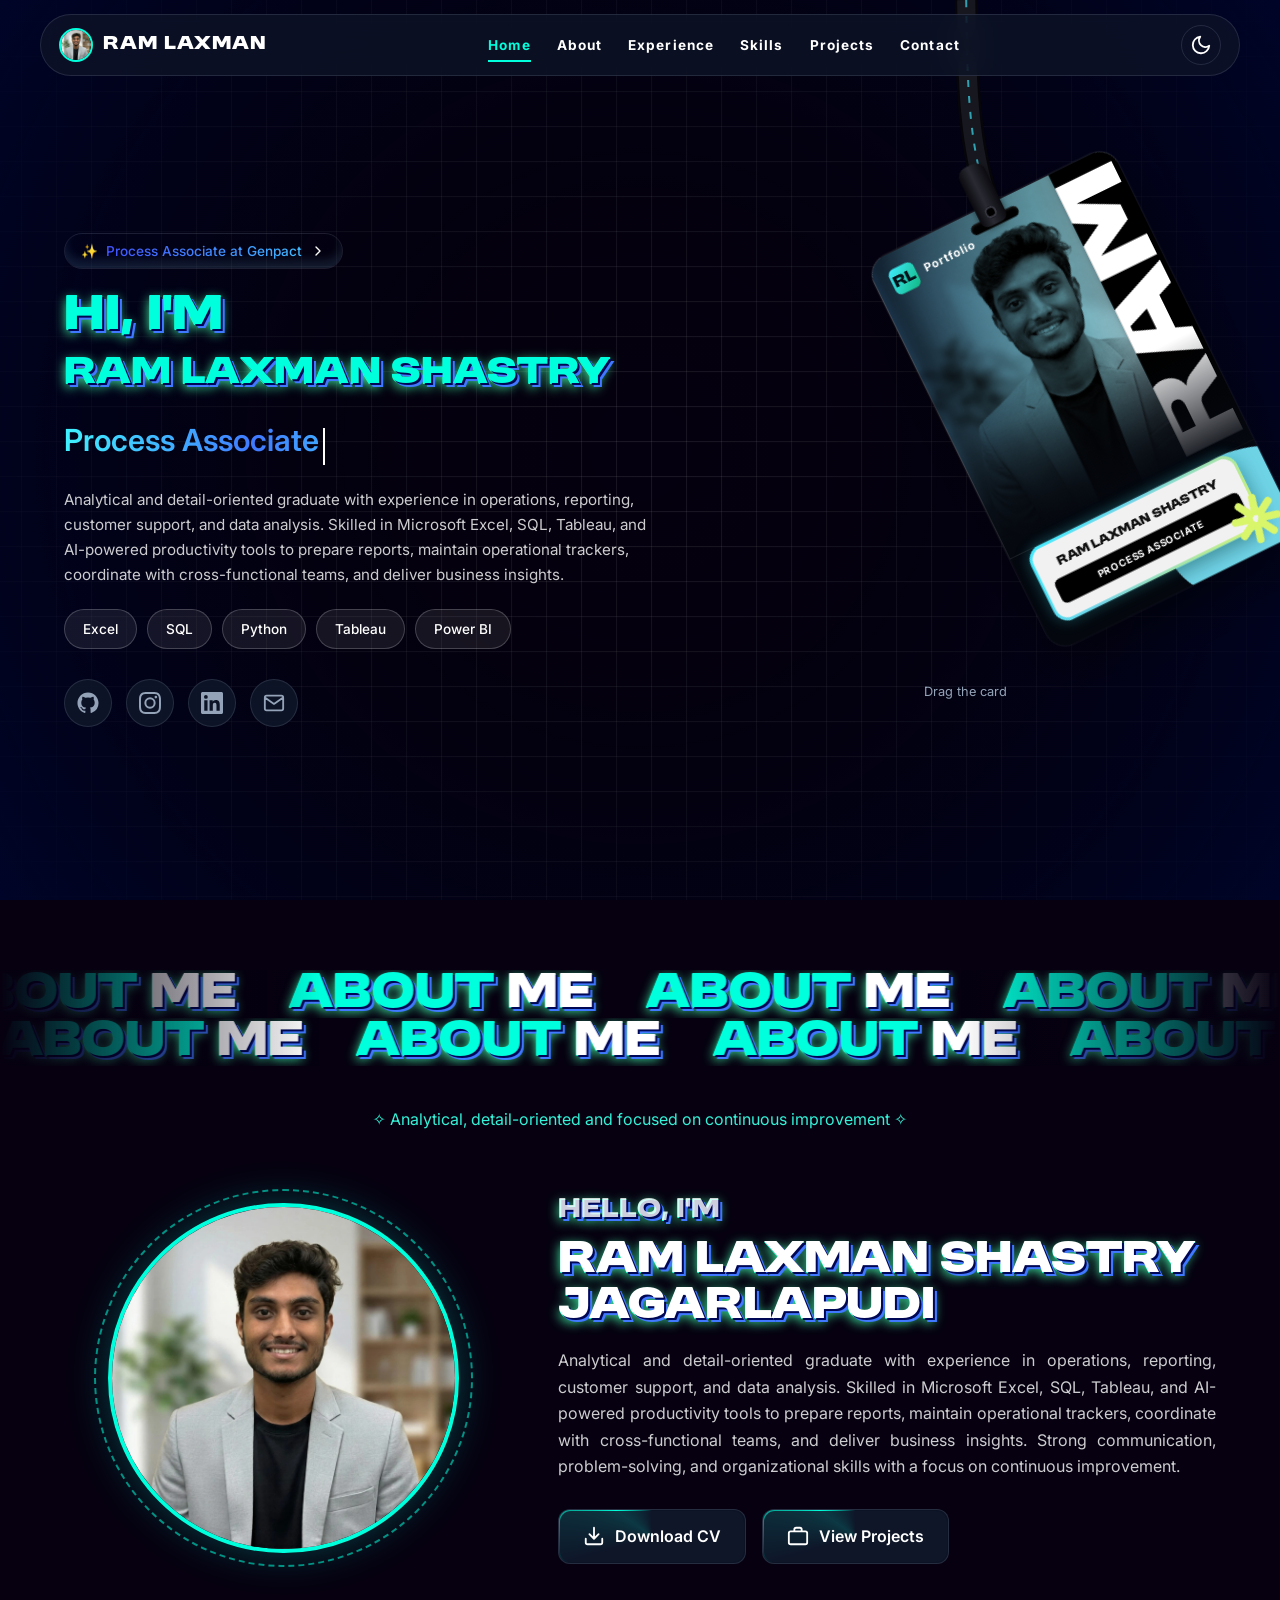
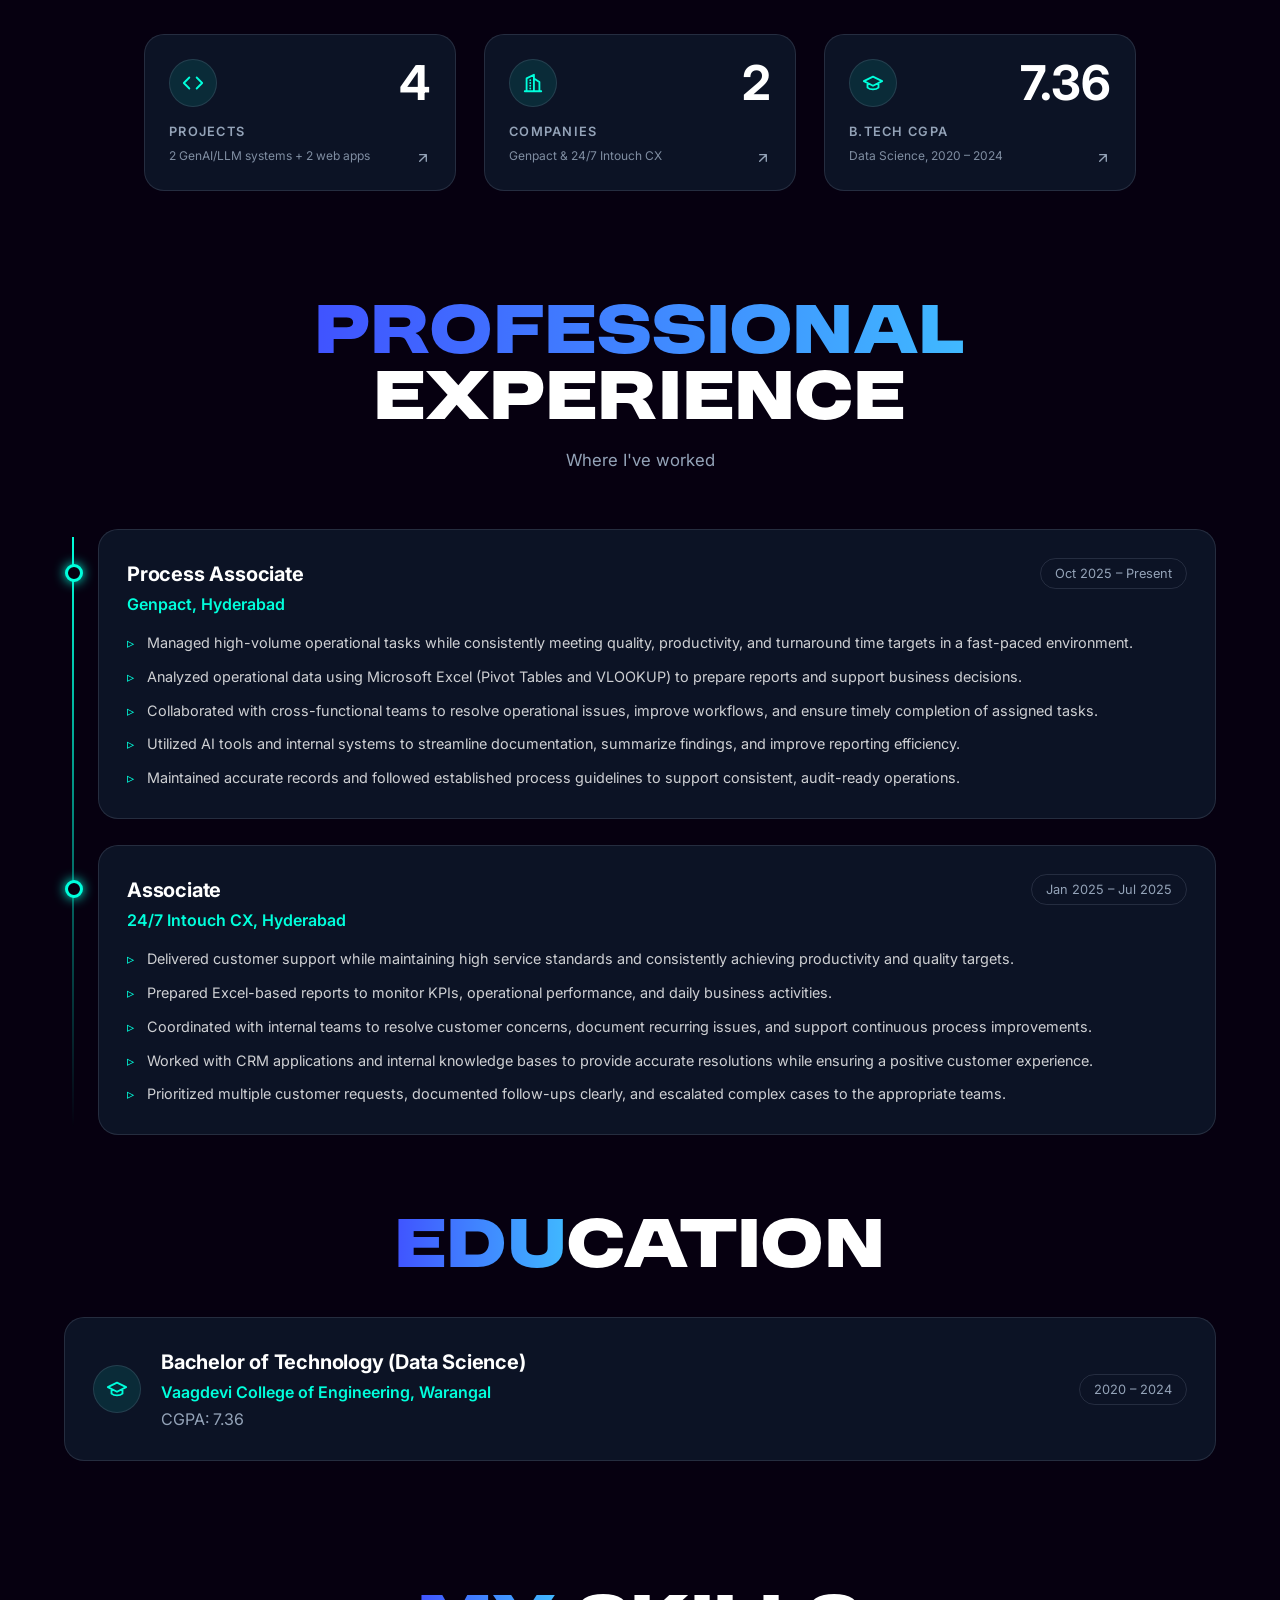
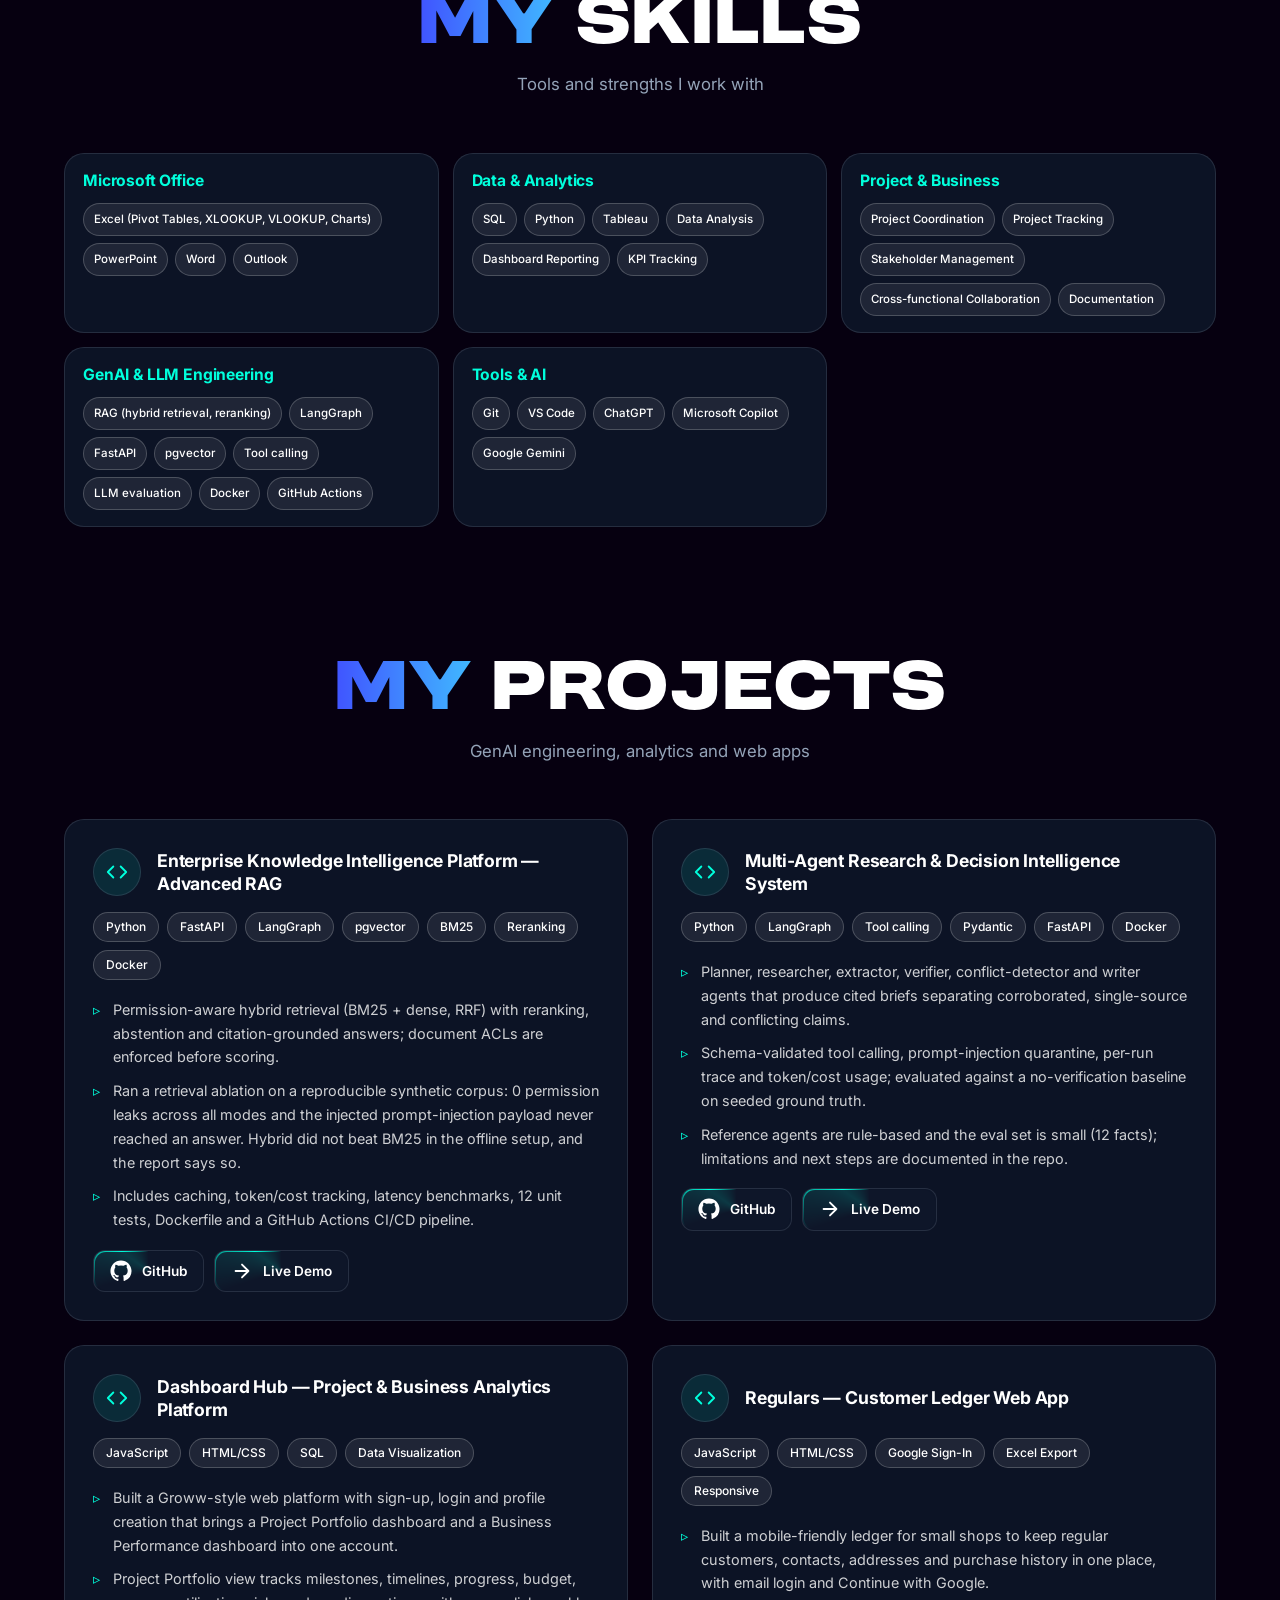
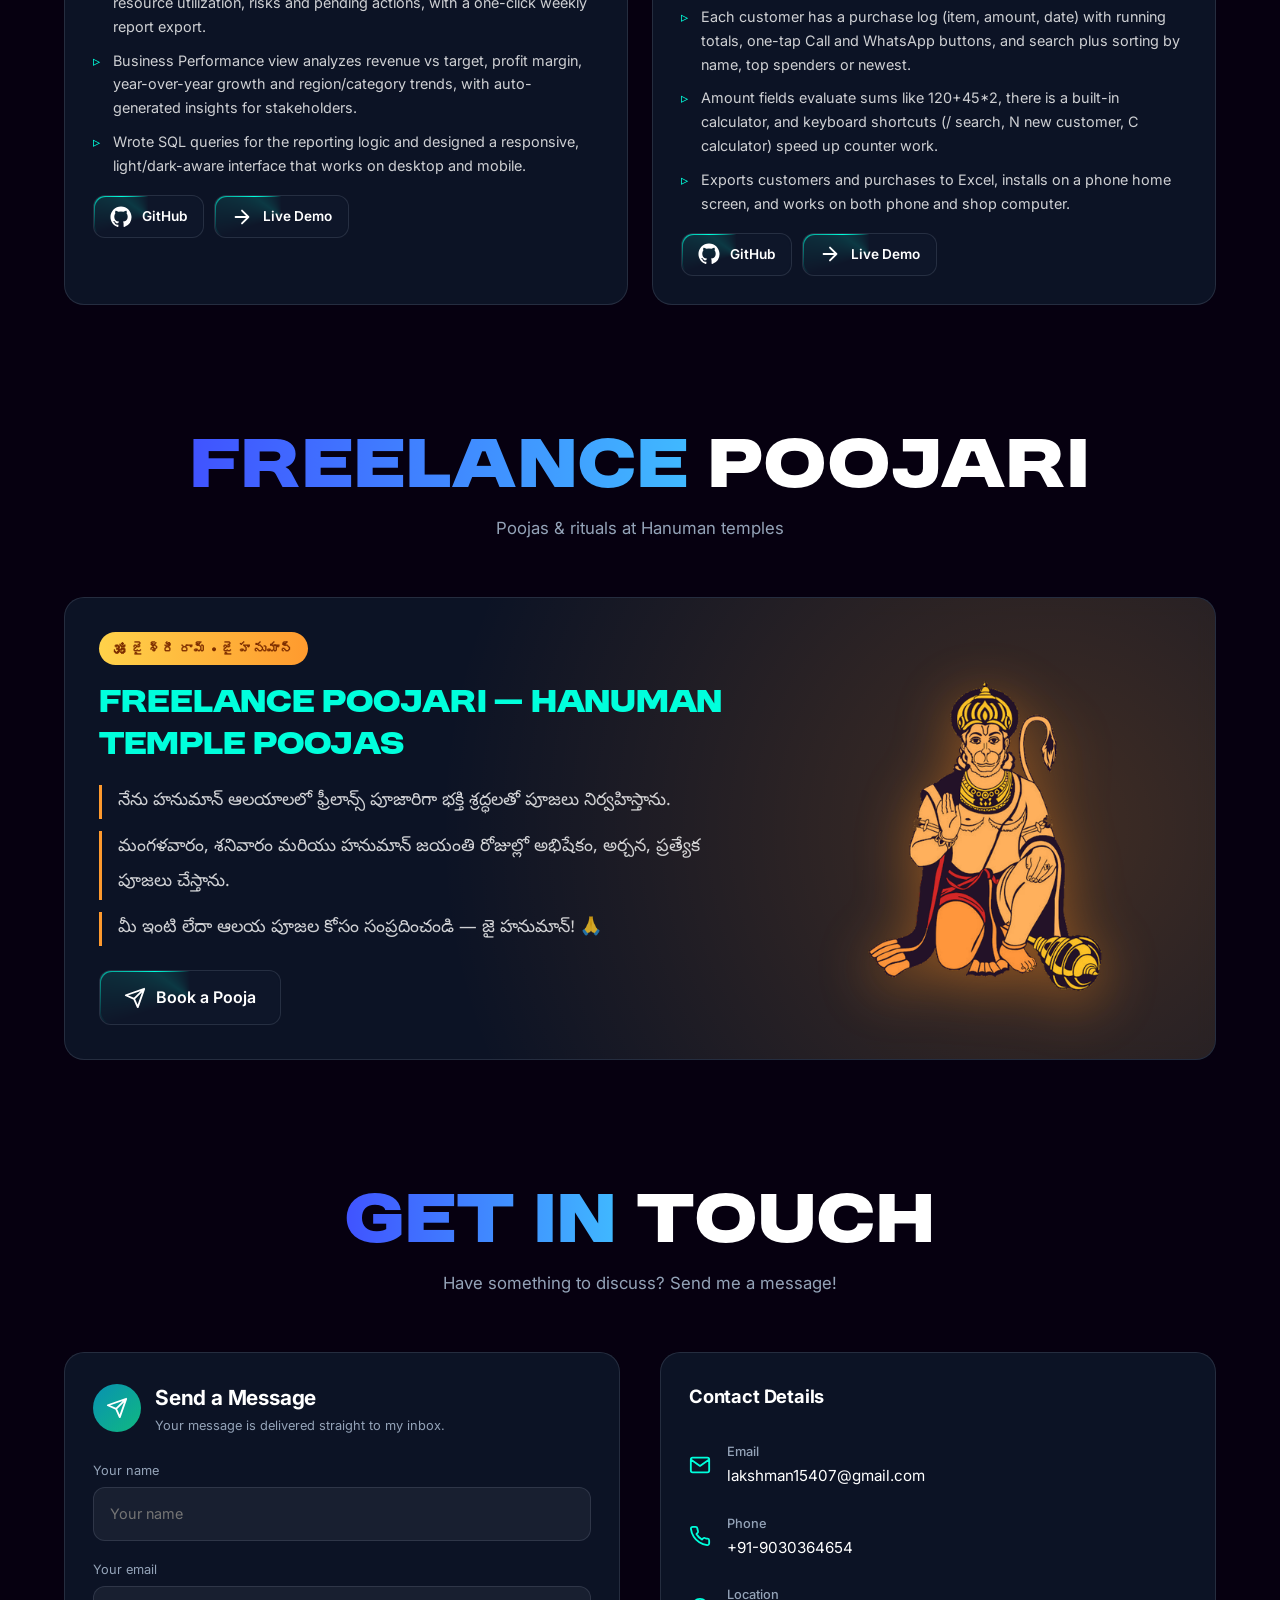
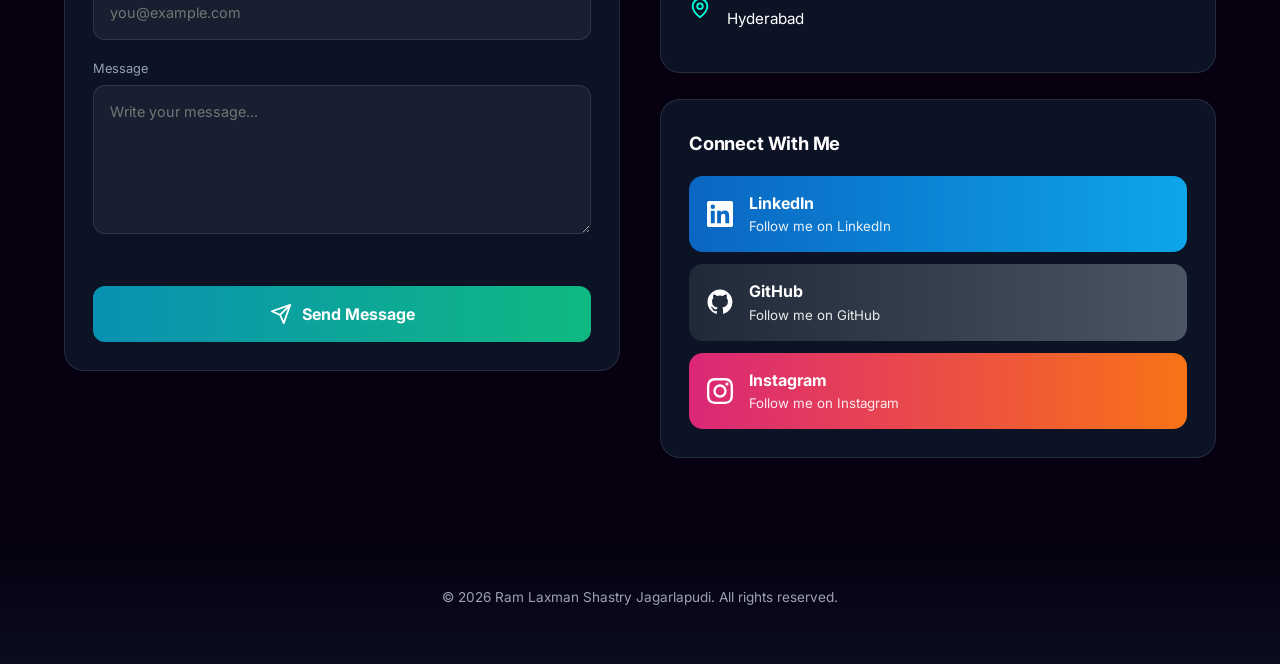
==== commit 5c8e74f4: "Add files via upload" ====
--- a/index.html
+++ b/index.html
@@ -2,6 +2,9 @@
 <html lang="en" class="dark">
 <head>
   <meta charset="UTF-8" />
+  <link rel="preconnect" href="https://fonts.googleapis.com" />
+  <link rel="preconnect" href="https://fonts.gstatic.com" crossorigin />
+  <link href="https://fonts.googleapis.com/css2?family=Noto+Sans+Telugu:wght@400;600&display=swap" rel="stylesheet" />
   <meta name="viewport" content="width=device-width, initial-scale=1.0" />
   <title>Ram Laxman Shastry Jagarlapudi | Portfolio</title>
   <meta name="description" content="Portfolio of Ram Laxman Shastry Jagarlapudi - Process Associate at Genpact, Hyderabad. Excel, SQL, Python, Tableau, Power BI, and GenAI/LLM engineering projects (RAG, multi-agent systems), plus web apps like Dashboard Hub and Regulars." />
@@ -485,6 +488,22 @@
   .sec-sub { font-size: 1rem; line-height: 1.5; }
 }
 
+
+/* ============ Freelance Poojari (added) ============ */
+.pooja-wrap { display: grid; grid-template-columns: 1.25fr .75fr; gap: 36px; align-items: center; padding: 34px; position: relative; overflow: hidden; }
+.pooja-wrap::before { content: ''; position: absolute; inset: 0; background: radial-gradient(circle at 85% 50%, rgba(255,140,30,.22), transparent 60%); pointer-events: none; }
+.pooja-text { position: relative; z-index: 1; }
+.pooja-badge { display: inline-block; padding: 6px 14px; border-radius: 999px; font-size: .8rem; font-weight: 700; letter-spacing: .06em; color: #7c2d00; background: linear-gradient(90deg, #ffd24a, #ff9a2e); margin-bottom: 18px; }
+.pooja-text h3 { font-family: var(--font-display); font-size: clamp(1.1rem, 2.4vw, 1.6rem); margin: 0 0 18px; color: var(--heading-color); }
+.pooja-text p.te { font-family: 'Noto Sans Telugu', 'Nirmala UI', 'Gautami', 'Telugu Sangam MN', 'Telugu MN', 'Mallanna', 'Noto Sans', sans-serif; letter-spacing: 0; word-spacing: normal; text-transform: none; font-size: clamp(1rem, 2.4vw, 1.1rem); line-height: 1.95; overflow-wrap: break-word; color: var(--text-2); margin: 0 0 12px; padding-left: 16px; border-left: 3px solid #ff9a2e; }
+.pooja-text .btn-row { margin-top: 24px; }
+.pooja-img { position: relative; z-index: 1; display: flex; justify-content: center; }
+.pooja-img img { width: 100%; max-width: 320px; height: auto; filter: drop-shadow(0 12px 28px rgba(255,140,30,.45)); animation: poojaFloat 4s ease-in-out infinite; }
+@keyframes poojaFloat { 0%,100% { transform: translateY(0); } 50% { transform: translateY(-10px); } }
+@media (max-width: 820px) { .pooja-wrap { grid-template-columns: 1fr; padding: 24px; } .pooja-img { order: -1; } .pooja-img img { max-width: 240px; } }
+@media (max-width: 480px) { .pooja-wrap { padding: 18px; gap: 20px; } .pooja-badge { font-size: .72rem; } .pooja-text .btn-row { justify-content: center; } }
+@media (min-width: 821px) and (max-width: 1000px) { .pooja-wrap { grid-template-columns: 1.1fr .9fr; gap: 22px; padding: 26px; } }
+@media (prefers-reduced-motion: reduce) { .pooja-img img { animation: none; } }
 </style>
 </head>
 <body>
@@ -887,6 +906,28 @@
           <a class="btn-border" href="https://laxman8737.github.io/Regulars/" target="_blank" rel="noopener noreferrer"><svg class="ico"><use href="#i-arrow"/></svg> Live Demo</a>
         </div>
       </article>
+    </div>
+  </section>
+
+  <!-- FREELANCE POOJARI -->
+  <section id="freelance" class="container section">
+    <h2 class="sec-title reveal"><span class="grad-title">FREELANCE</span> <span class="plain">POOJARI</span></h2>
+    <p class="sec-sub reveal">Poojas &amp; rituals at Hanuman temples</p>
+
+    <div class="card pooja-wrap reveal">
+      <div class="pooja-text">
+        <span class="pooja-badge">🕉 జై శ్రీ రామ్ • జై హనుమాన్</span>
+        <h3>Freelance Poojari &mdash; Hanuman Temple Poojas</h3>
+        <p class="te" lang="te">నేను హనుమాన్ ఆలయాలలో ఫ్రీలాన్స్ పూజారిగా భక్తి శ్రద్ధలతో పూజలు నిర్వహిస్తాను.</p>
+        <p class="te" lang="te">మంగళవారం, శనివారం మరియు హనుమాన్ జయంతి రోజుల్లో అభిషేకం, అర్చన, ప్రత్యేక పూజలు చేస్తాను.</p>
+        <p class="te" lang="te">మీ ఇంటి లేదా ఆలయ పూజల కోసం సంప్రదించండి &mdash; జై హనుమాన్! 🙏</p>
+        <div class="btn-row">
+          <a class="btn-border" href="#contact"><svg class="ico"><use href="#i-send"/></svg> Book a Pooja</a>
+        </div>
+      </div>
+      <div class="pooja-img">
+        <img src="[data-uri]" alt="Lord Hanuman ji, colored illustration" loading="lazy" />
+      </div>
     </div>
   </section>
 
